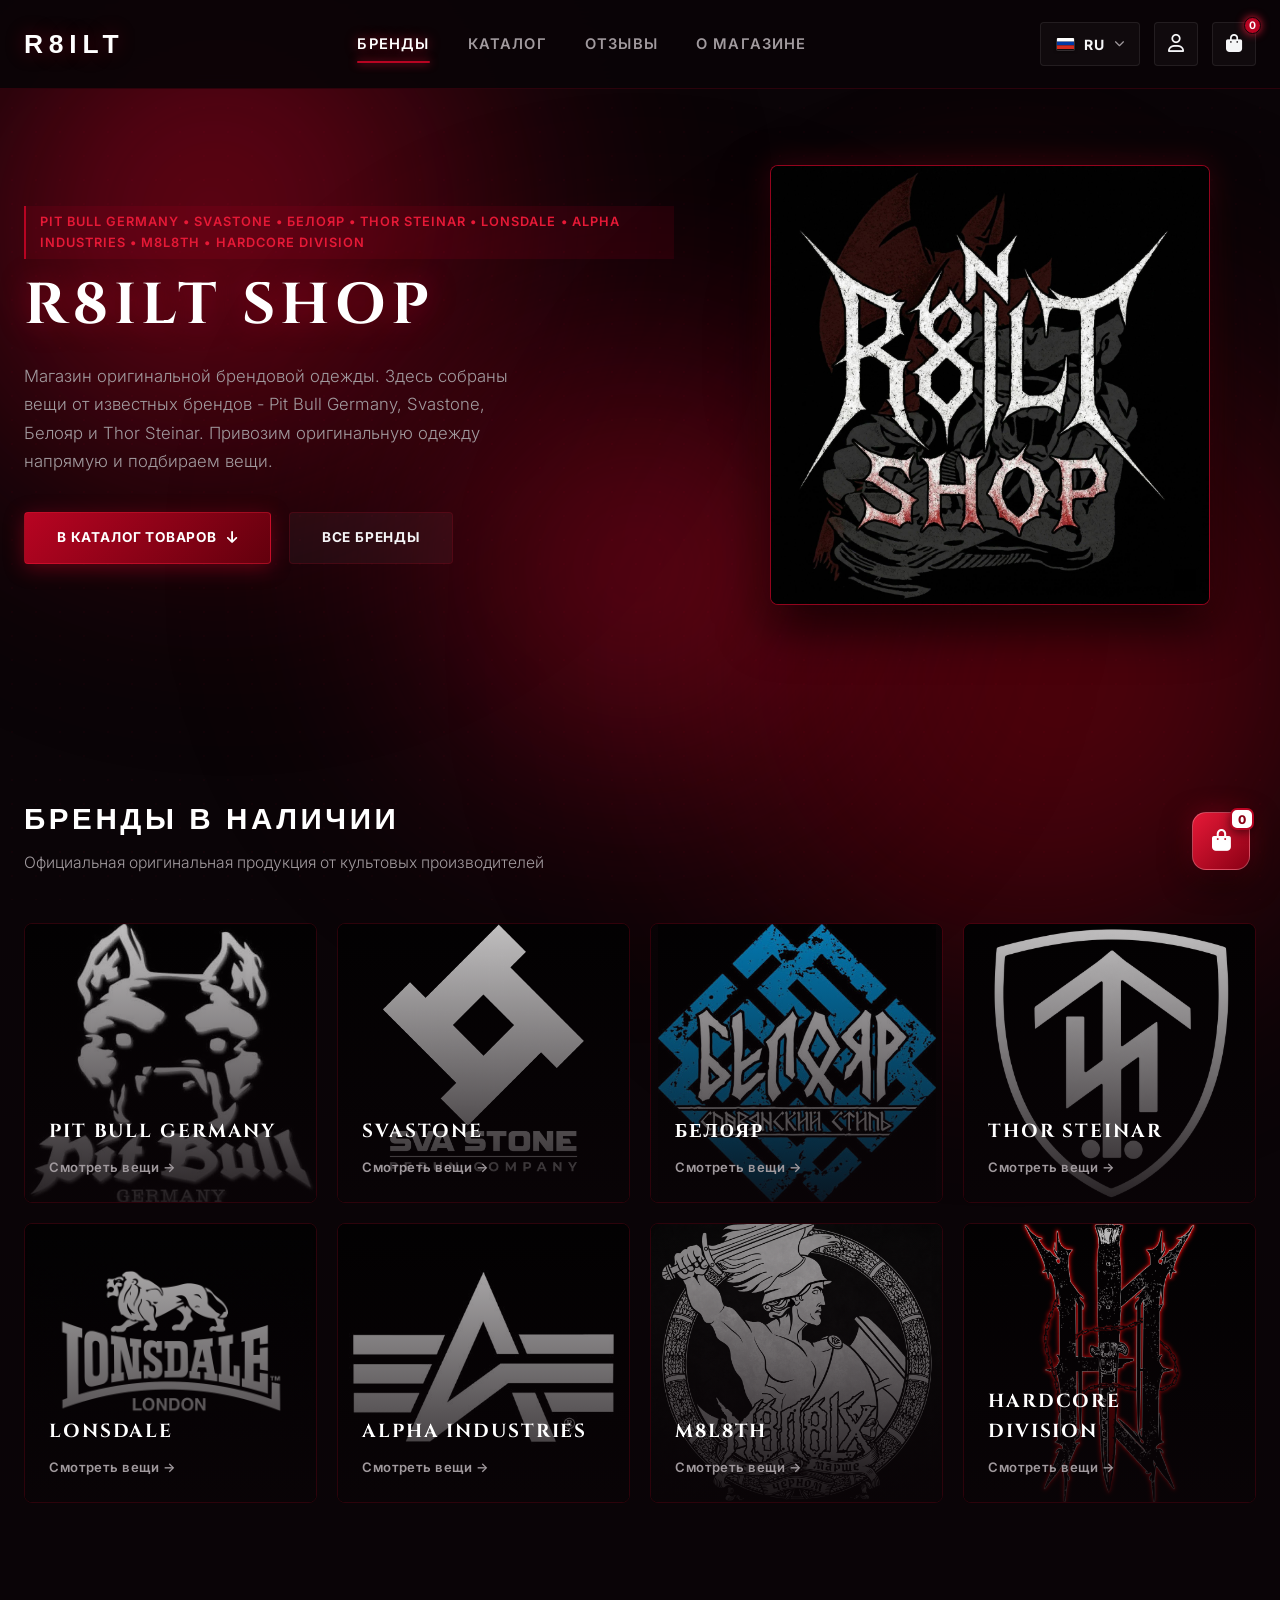
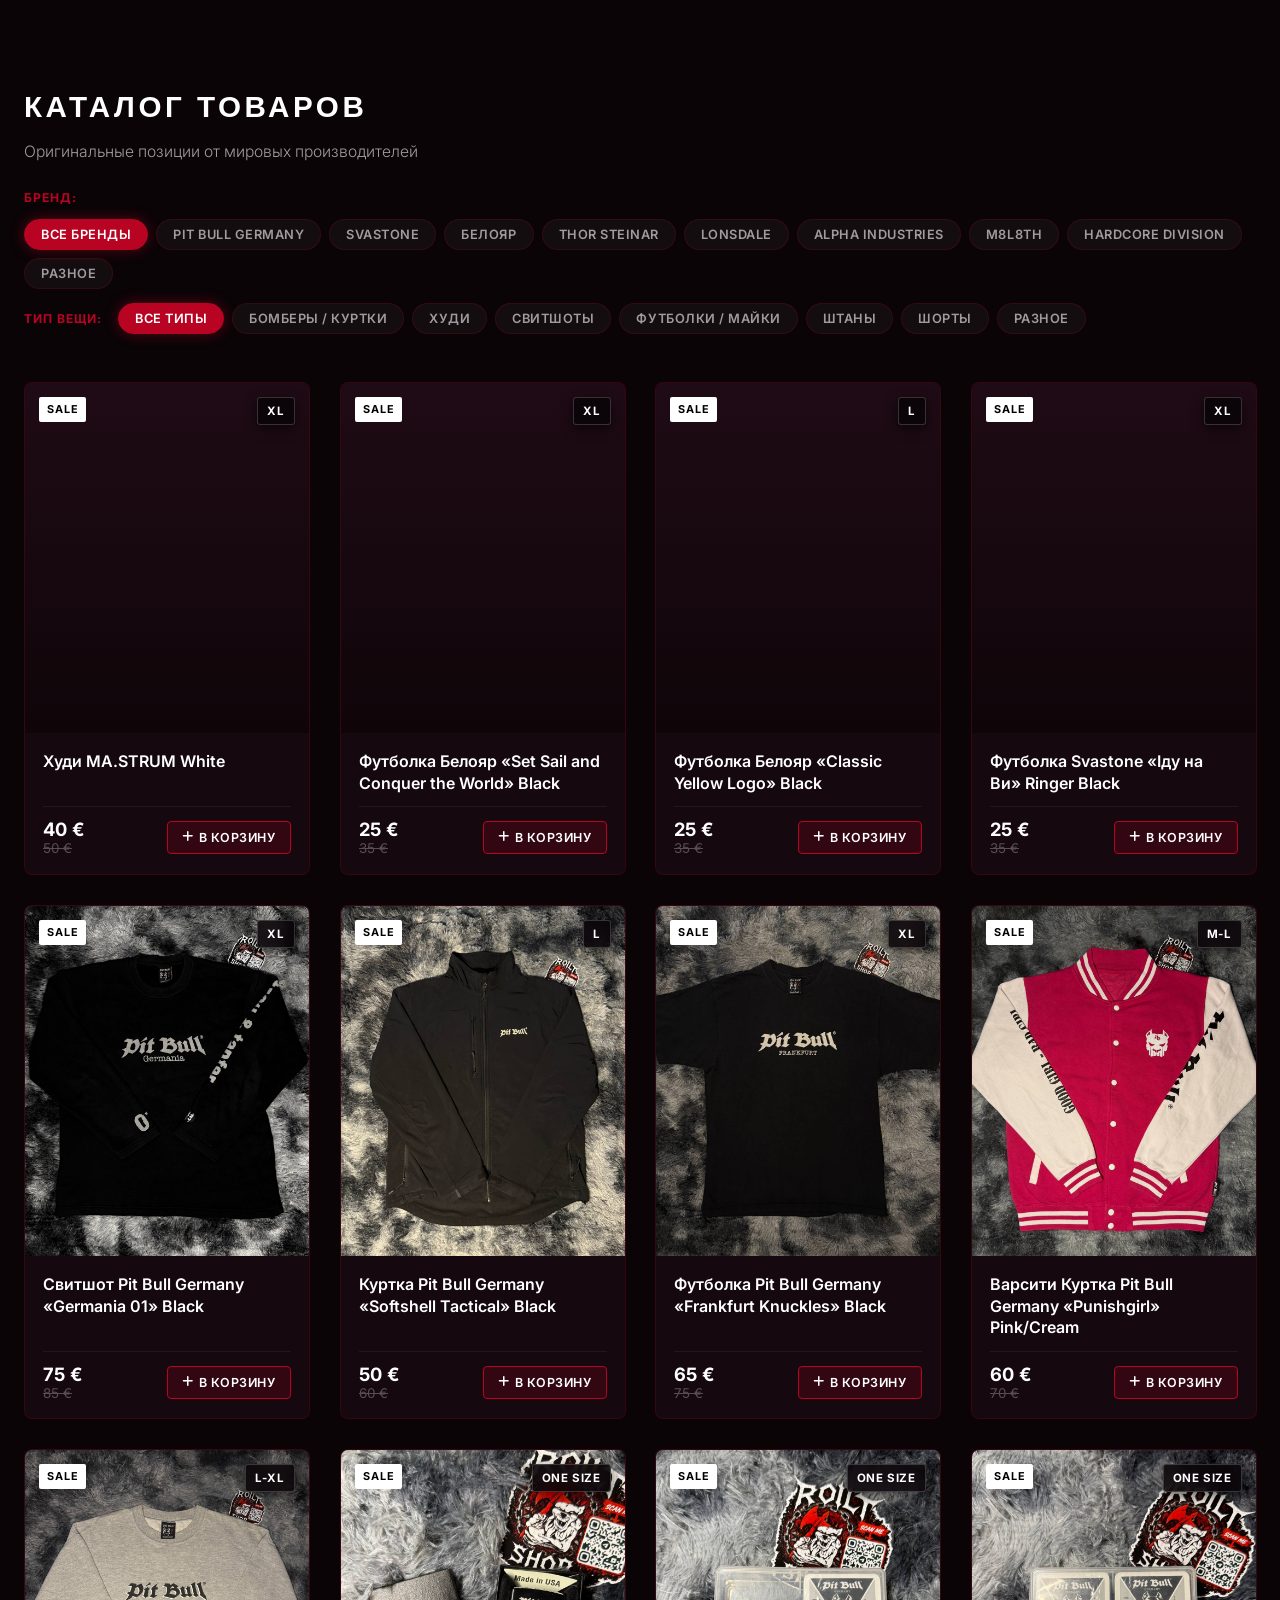
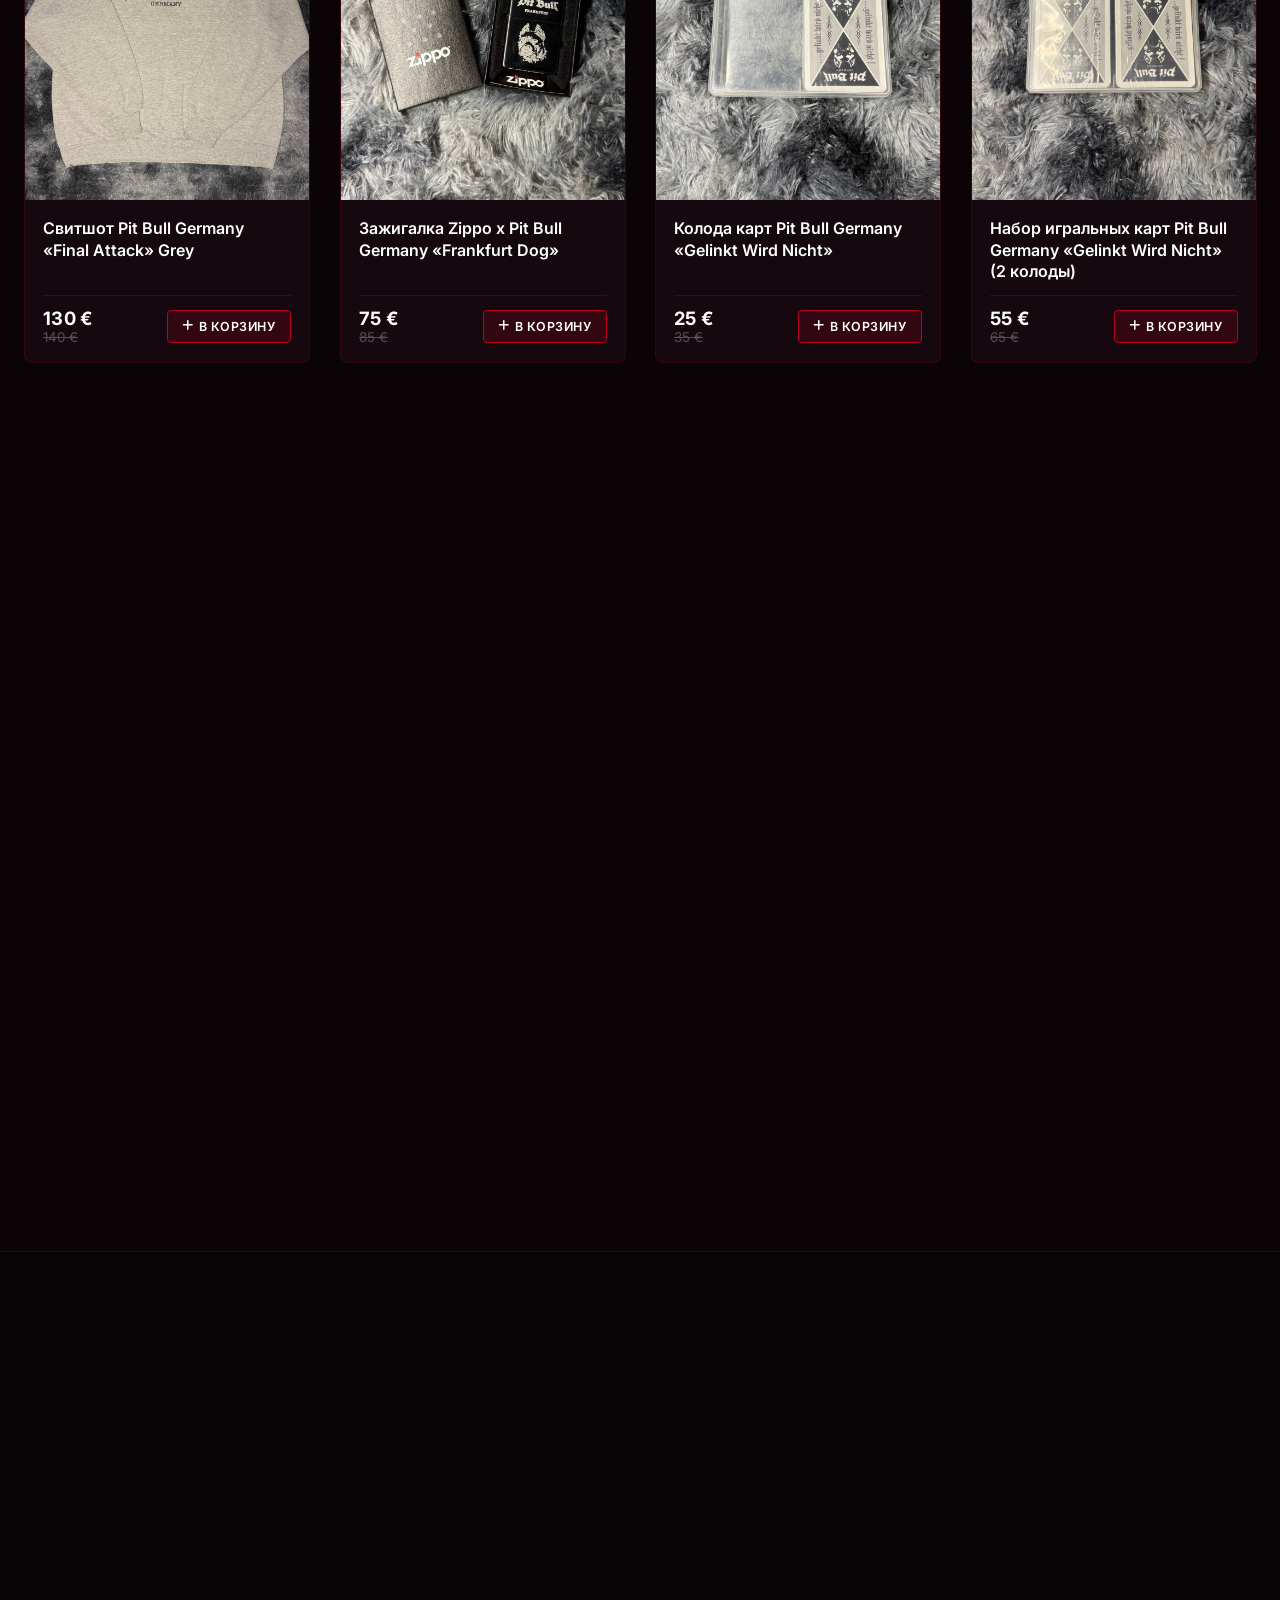
==== index.html @ e360e58b "Update index.html" ====
<!DOCTYPE html>
<html lang="ru">
<head>
  <meta charset="UTF-8">
  <meta name="viewport" content="width=device-width, initial-scale=1.0">
  <title>R8ILT SHOP | Streetwear & Combat Apparel</title>
  <!-- Favicons -->
  <link rel="apple-touch-icon" sizes="180x180" href="favicon/apple-touch-icon.png">
  <link rel="icon" type="image/png" sizes="32x32" href="favicon/favicon-32x32.png">
  <link rel="icon" type="image/png" sizes="16x16" href="favicon/favicon-16x16.png">
  <link rel="shortcut icon" href="favicon/favicon.ico">
  <link rel="manifest" href="favicon/site.webmanifest">
  
  <!-- Google Fonts: Strict Luxury & Modern Darkwear Fonts -->
  <link rel="preconnect" href="https://fonts.googleapis.com">
  <link rel="preconnect" href="https://fonts.gstatic.com" crossorigin>
  <link href="https://fonts.googleapis.com/css2?family=Cinzel:wght@500;700;900&family=Inter:wght@300;400;500;600;700&family=Space+Mono:wght@400;700&family=Syncopate:wght@400;700&family=Syne:wght@600;700;800&display=swap" rel="stylesheet">
  
  <!-- FontAwesome Icons -->
  <link rel="stylesheet" href="https://cdnjs.cloudflare.com/ajax/libs/font-awesome/6.5.1/css/all.min.css">
  
  <!-- Supabase JS Client -->
  <script src="https://cdn.jsdelivr.net/npm/@supabase/supabase-js@2"></script>

  <link rel="stylesheet" href="styles.css?v=95">
</head>
<body>

  <!-- Ambient Glow Effects (Lava Lamp Fluids) -->
  <div class="bg-glow bg-glow-1"></div>
  <div class="bg-glow bg-glow-2"></div>
  <div class="bg-glow bg-glow-3"></div>
  <div class="noise-overlay"></div>

  <!-- Navigation Header -->
  <header class="header" id="header">
    <div class="container header-container">
      <div class="header-brand-wrap">
        <a href="#" class="logo">
          <span class="gothic-text">R8ILT</span>
        </a>
      </div>

      <nav class="nav" id="nav">
        <ul class="nav-list">
          <li class="nav-item"><a href="#brands" class="nav-link active" data-i18n="nav_brands">Бренды</a></li>
          <li class="nav-item"><a href="#catalog" class="nav-link" data-i18n="nav_catalog">Каталог</a></li>
          <li class="nav-item"><a href="#reviews" class="nav-link" data-i18n="nav_reviews">Отзывы</a></li>
          <li class="nav-item"><a href="#about" class="nav-link" data-i18n="nav_about">О магазине</a></li>
        </ul>
      </nav>

      <div class="header-actions">
        <!-- Language Selector Dropdown with CSS Vector Flags -->
        <div class="lang-selector" id="langSelector">
          <button class="lang-btn" id="langCurrentBtn" aria-label="Change language">
            <span class="flag-icon flag-ru" id="currentFlagIcon"></span>
            <span class="lang-code" id="currentLangCode">RU</span>
            <i class="fa-solid fa-chevron-down lang-chevron"></i>
          </button>
          <div class="lang-dropdown" id="langDropdown">
            <button class="lang-option active" data-lang="ru">
              <span class="flag-icon flag-ru"></span>
              <span class="lang-title">Русский</span>
              <span class="lang-pill pill-ru">RU</span>
            </button>
            <button class="lang-option" data-lang="en">
              <span class="flag-icon flag-en"></span>
              <span class="lang-title">English</span>
              <span class="lang-pill pill-en">EN</span>
            </button>
            <button class="lang-option" data-lang="de">
              <span class="flag-icon flag-de"></span>
              <span class="lang-title">Deutsch</span>
              <span class="lang-pill pill-de">DE</span>
            </button>
          </div>
        </div>

        <!-- User Account / Auth Button -->
        <div class="user-auth-wrap" id="userAuthWrap">
          <!-- State 1: Guest (Logged Out) -->
          <button class="action-btn auth-btn" id="headerAuthBtn" title="Войти в личный кабинет" aria-label="Войти в личный кабинет">
            <i class="fa-regular fa-user"></i>
          </button>

          <!-- State 2: Logged In (Member Profile) -->
          <button class="action-btn account-btn" id="headerAccountBtn" title="Личный кабинет" style="display:none;">
            <i class="fa-solid fa-user-shield"></i>
            <span class="account-btn-label" id="headerUserLabel" data-i18n="nav_account">Кабинет</span>
          </button>
        </div>

        <button class="action-btn cart-btn" id="cartToggle" title="Cart">
          <i class="fa-solid fa-bag-shopping"></i>
          <span class="badge" id="cartCount">0</span>
        </button>
      </div>
    </div>
  </header>

  <!-- Hero Section -->
  <section class="hero">
    <div class="container hero-container">
      <div class="hero-content">
        <span class="hero-tag" data-i18n="hero_tag">Pit Bull Germany • Svastone • Белояр • Thor Steinar • Lonsdale • Alpha Industries • M8L8TH • Hardcore Division</span>
        <h1 class="hero-title gothic-title" data-i18n="hero_title">R8ILT SHOP</h1>
        <p class="hero-subtitle" data-i18n="hero_subtitle">
          Магазин оригинальной брендовой одежды. Здесь собраны вещи от известных брендов - Pit Bull Germany, Svastone, Белояр и Thor Steinar. Привозим оригинальную одежду напрямую и подбираем вещи.
        </p>
        <div class="hero-actions">
          <a href="#catalog" class="btn btn-primary">
            <span class="btn-text" data-i18n="btn_catalog">В каталог товаров</span>
            <i class="fa-solid fa-arrow-down"></i>
          </a>
          <a href="#brands" class="btn btn-secondary">
            <span class="btn-text" data-i18n="btn_all_brands">Все бренды</span>
          </a>
        </div>
      </div>

      <div class="hero-visual">
        <div class="hero-card-glow"></div>
        <div class="hero-image-frame logo-showcase-frame">
          <img src="fotkii/photo_2026-08-27_11-53-52.jpg" alt="R8ILT Store Emblem" class="hero-img hero-logo-img">
        </div>
      </div>
    </div>
  </section>

  <!-- Brands Showcase Section -->
  <section class="section categories-section" id="brands">
    <div class="container">
      <div class="section-header">
        <h2 class="section-title gothic-title" data-i18n="brands_title">Бренды в наличии</h2>
        <p class="section-subtitle" data-i18n="brands_subtitle">Официальная оригинальная продукция от культовых производителей</p>
      </div>

      <div class="categories-grid">
        <div class="category-card" data-brand="pitbull">
          <div class="category-bg bg-hoodie"></div>
          <div class="category-overlay"></div>
          <div class="category-info">
            <h3 class="category-name gothic-text">Pit Bull Germany</h3>
            <span class="category-link" data-i18n="view_items">Смотреть вещи →</span>
          </div>
        </div>

        <div class="category-card" data-brand="svastone">
          <div class="category-bg bg-tees"></div>
          <div class="category-overlay"></div>
          <div class="category-info">
            <h3 class="category-name gothic-text">Svastone</h3>
            <span class="category-link" data-i18n="view_items">Смотреть вещи →</span>
          </div>
        </div>

        <div class="category-card" data-brand="beloyar">
          <div class="category-bg bg-pants"></div>
          <div class="category-overlay"></div>
          <div class="category-info">
            <h3 class="category-name gothic-text" data-i18n="brand_beloyar_title">Белояр</h3>
            <span class="category-link" data-i18n="view_items">Смотреть вещи →</span>
          </div>
        </div>

        <div class="category-card" data-brand="thorsteinar">
          <div class="category-bg bg-acc"></div>
          <div class="category-overlay"></div>
          <div class="category-info">
            <h3 class="category-name gothic-text">Thor Steinar</h3>
            <span class="category-link" data-i18n="view_items">Смотреть вещи →</span>
          </div>
        </div>

        <div class="category-card" data-brand="lonsdale">
          <div class="category-bg bg-lonsdale"></div>
          <div class="category-overlay"></div>
          <div class="category-info">
            <h3 class="category-name gothic-text">Lonsdale</h3>
            <span class="category-link" data-i18n="view_items">Смотреть вещи →</span>
          </div>
        </div>

        <div class="category-card" data-brand="alphaindustries">
          <div class="category-bg bg-alphaindustries"></div>
          <div class="category-overlay"></div>
          <div class="category-info">
            <h3 class="category-name gothic-text">Alpha Industries</h3>
            <span class="category-link" data-i18n="view_items">Смотреть вещи →</span>
          </div>
        </div>

        <div class="category-card" data-brand="m8l8th">
          <div class="category-bg bg-m8l8th"></div>
          <div class="category-overlay"></div>
          <div class="category-info">
            <h3 class="category-name gothic-text">M8L8TH</h3>
            <span class="category-link" data-i18n="view_items">Смотреть вещи →</span>
          </div>
        </div>

        <div class="category-card" data-brand="hardcoredivision">
          <div class="category-bg bg-hardcoredivision"></div>
          <div class="category-overlay"></div>
          <div class="category-info">
            <h3 class="category-name gothic-text">Hardcore Division</h3>
            <span class="category-link" data-i18n="view_items">Смотреть вещи →</span>
          </div>
        </div>
      </div>
    </div>
  </section>

  <!-- Product Catalog -->
  <section class="section catalog-section" id="catalog">
    <div class="container">
      <div class="section-header">
        <div class="header-split">
          <div>
            <h2 class="section-title gothic-title" data-i18n="catalog_title">Каталог Товаров</h2>
            <p class="section-subtitle" data-i18n="catalog_subtitle">Оригинальные позиции от мировых производителей</p>
          </div>
          
          <!-- Dual Row Filters: Brand & Apparel Type -->
          <div class="filter-container">
            <!-- Row 1: Brands -->
            <div class="filter-group">
              <span class="filter-label" data-i18n="filter_brand_label">Бренд:</span>
              <div class="filter-tabs filter-tabs-brands">
                <button class="filter-btn active" data-filter-type="brand" data-filter="all" data-i18n="filter_all_brands">Все бренды</button>
                <button class="filter-btn" data-filter-type="brand" data-filter="pitbull">Pit Bull Germany</button>
                <button class="filter-btn" data-filter-type="brand" data-filter="svastone">Svastone</button>
                <button class="filter-btn" data-filter-type="brand" data-filter="beloyar" data-i18n="filter_brand_beloyar">Белояр</button>
                <button class="filter-btn" data-filter-type="brand" data-filter="thorsteinar">Thor Steinar</button>
                <button class="filter-btn" data-filter-type="brand" data-filter="lonsdale">Lonsdale</button>
                <button class="filter-btn" data-filter-type="brand" data-filter="alphaindustries">Alpha Industries</button>
                <button class="filter-btn" data-filter-type="brand" data-filter="m8l8th">M8L8TH</button>
                <button class="filter-btn" data-filter-type="brand" data-filter="hardcoredivision">Hardcore Division</button>
                <button class="filter-btn" data-filter-type="brand" data-filter="other" data-i18n="filter_brand_other">Разное</button>
              </div>
            </div>

            <!-- Row 2: Clothing Types -->
            <div class="filter-group">
              <span class="filter-label" data-i18n="filter_category_label">Тип вещи:</span>
              <div class="filter-tabs filter-tabs-categories">
                <button class="filter-btn active" data-filter-type="category" data-filter="all" data-i18n="filter_all_types">Все типы</button>
                <button class="filter-btn" data-filter-type="category" data-filter="bombers" data-i18n="filter_bombers">Бомберы / Куртки</button>
                <button class="filter-btn" data-filter-type="category" data-filter="hoodies" data-i18n="filter_hoodies">Худи</button>
                <button class="filter-btn" data-filter-type="category" data-filter="sweatshirts" data-i18n="filter_sweatshirts">Свитшоты</button>
                <button class="filter-btn" data-filter-type="category" data-filter="tees" data-i18n="filter_tees">Футболки / Майки</button>
                <button class="filter-btn" data-filter-type="category" data-filter="pants" data-i18n="filter_pants">Штаны</button>
                <button class="filter-btn" data-filter-type="category" data-filter="shorts" data-i18n="filter_shorts">Шорты</button>
                <button class="filter-btn" data-filter-type="category" data-filter="misc" data-i18n="filter_misc">Разное</button>
              </div>
            </div>
          </div>
        </div>
      </div>

      <div class="product-grid" id="productGrid">
        <!-- Products injected dynamically via app.js -->
      </div>
    </div>
  </section>

  <!-- Client Reviews / Customer Photos Carousel (20 items, 5-6 visible at once) -->
  <section class="section reviews-section" id="reviews">
    <div class="container">
      <div class="section-header header-split">
        <div>
          <h2 class="section-title gothic-title" data-i18n="reviews_title">ФОТО & ОТЗЫВЫ КЛИЕНТОВ</h2>
          <p class="section-subtitle" data-i18n="reviews_subtitle">Реальные кадры и отзывы наших покупателей</p>
        </div>
        <div class="carousel-nav-btns">
          <button class="carousel-btn prev-btn" id="reviewsPrev" aria-label="Предыдущие отзывы">
            <i class="fa-solid fa-chevron-left"></i>
          </button>
          <button class="carousel-btn next-btn" id="reviewsNext" aria-label="Следующие отзывы">
            <i class="fa-solid fa-chevron-right"></i>
          </button>
        </div>
      </div>

      <div class="reviews-carousel-wrapper">
        <div class="reviews-carousel-track" id="reviewsTrack">
          
          <div class="client-photo-card">
            <div class="client-photo-inner">
              <img src="otzivi/photo_2026-02-03_15-47-28.jpg" alt="Фото отзыва клиента" loading="lazy">
            </div>
          </div>

          <div class="client-photo-card">
            <div class="client-photo-inner">
              <img src="otzivi/photo_2026-04-01_12-58-28.jpg" alt="Фото отзыва клиента" loading="lazy">
            </div>
          </div>

          <div class="client-photo-card">
            <div class="client-photo-inner">
              <img src="otzivi/photo_2026-04-07_17-27-43.jpg" alt="Фото отзыва клиента" loading="lazy">
            </div>
          </div>

          <div class="client-photo-card">
            <div class="client-photo-inner">
              <img src="otzivi/photo_2026-04-16_16-47-01.jpg" alt="Фото отзыва клиента" loading="lazy">
            </div>
          </div>

          <div class="client-photo-card">
            <div class="client-photo-inner">
              <img src="otzivi/photo_2026-05-13_12-23-32.jpg" alt="Фото отзыва клиента" loading="lazy">
            </div>
          </div>

          <div class="client-photo-card">
            <div class="client-photo-inner">
              <img src="otzivi/photo_2026-05-21_22-25-16.jpg" alt="Фото отзыва клиента" loading="lazy">
            </div>
          </div>

          <div class="client-photo-card">
            <div class="client-photo-inner">
              <img src="otzivi/photo_2026-05-26_18-08-27.jpg" alt="Фото отзыва клиента" loading="lazy">
            </div>
          </div>

          <div class="client-photo-card">
            <div class="client-photo-inner">
              <img src="otzivi/photo_2026-06-11_16-25-29.jpg" alt="Фото отзыва клиента" loading="lazy">
            </div>
          </div>

          <div class="client-photo-card">
            <div class="client-photo-inner">
              <img src="otzivi/photo_2026-06-18_20-34-18.jpg" alt="Фото отзыва клиента" loading="lazy">
            </div>
          </div>

          <div class="client-photo-card">
            <div class="client-photo-inner">
              <img src="otzivi/photo_2026-07-10_20-42-37.jpg" alt="Фото отзыва клиента" loading="lazy">
            </div>
          </div>

        </div>
      </div>

      <!-- Telegram Reviews Channel CTA -->
      <div class="reviews-channel-cta">
        <div class="reviews-cta-content">
          <div class="reviews-cta-icon">
            <i class="fa-brands fa-telegram-plane"></i>
          </div>
          <div class="reviews-cta-text">
            <h4 class="reviews-cta-title" data-i18n="reviews_cta_title">Хотите увидеть больше отзывов?</h4>
            <p class="reviews-cta-sub" data-i18n="reviews_cta_sub">Десятки реальных фото-отчетов и отзывов покупателей в нашем Telegram-канале</p>
          </div>
        </div>
        <a href="https://t.me/r8iltodziv" target="_blank" rel="noopener noreferrer" class="btn btn-primary reviews-cta-btn">
          <i class="fa-brands fa-telegram"></i> <span data-i18n="reviews_cta_btn">Перейти в канал</span>
        </a>
      </div>

    </div>
  </section>

  <!-- Footer -->
  <footer class="footer" id="about">
    <div class="container footer-container">
      <div class="footer-col brand-col">
        <a href="#" class="logo footer-logo">
          <span class="gothic-text">R8ILT</span>
        </a>
        <p class="footer-desc" data-i18n="footer_desc">
          R8ILT SHOP — магазин оригинальной уличной, околофутбольной и субкультурной одежды. Бренды Pit Bull Germany, Svastone, Белояр, Thor Steinar с гарантией подлинности.
        </p>
        <div class="social-links">
          <a href="https://t.me/r8iltshop" target="_blank" rel="noopener noreferrer" class="social-link" title="Telegram"><i class="fa-brands fa-telegram"></i></a>
          <a href="https://www.instagram.com/r8iltshop?igsi=MWF3bGh1cDloaWlkMg%3D%3D&utm_source=qr" target="_blank" rel="noopener noreferrer" class="social-link" title="Instagram"><i class="fa-brands fa-instagram"></i></a>
          <a href="https://www.tiktok.com/@tgk_r8iltshop?_r=1&_t=ZG-99GaEH6DRxI" target="_blank" rel="noopener noreferrer" class="social-link" title="TikTok"><i class="fa-brands fa-tiktok"></i></a>
        </div>
      </div>

      <div class="footer-col">
        <h4 class="footer-heading gothic-text" data-i18n="footer_nav_title">Навигация</h4>
        <ul class="footer-links">
          <li><a href="#brands" data-i18n="nav_brands">Бренды</a></li>
          <li><a href="#catalog" data-i18n="nav_catalog">Каталог</a></li>
          <li><a href="#reviews" data-i18n="nav_reviews">Отзывы</a></li>
          <li><a href="#about" data-i18n="nav_about">О магазине</a></li>
        </ul>
      </div>

      <div class="footer-col">
        <h4 class="footer-heading gothic-text" data-i18n="footer_info_title">Информация</h4>
        <ul class="footer-links">
          <li><a href="#" class="info-modal-trigger" data-info="shipping" data-i18n="footer_shipping">Оплата и доставка</a></li>
          <li><a href="#" class="info-modal-trigger" data-info="returns" data-i18n="footer_returns">Возврат и обмен</a></li>
          <li><a href="#" class="info-modal-trigger" data-info="privacy" data-i18n="footer_privacy">Политика конфиденциальности</a></li>
        </ul>
      </div>
    </div>

    <div class="footer-bottom">
      <div class="container bottom-container">
        <p data-i18n="footer_copyright">&copy; 2026 R8ILT SHOP. Магазин оригинальной одежды.</p>
        <p class="gothic-bottom" data-i18n="footer_tagline">AUTHENTIC STREETWEAR & COMBAT APPAREL</p>
      </div>
    </div>
  </footer>

  <!-- Shopping Cart Drawer / Sidebar -->
  <div class="cart-overlay" id="cartOverlay"></div>
  <aside class="cart-drawer" id="cartDrawer">
    <div class="cart-header">
      <div class="cart-title">
        <i class="fa-solid fa-bag-shopping"></i>
        <span class="gothic-text" data-i18n="cart_title">Корзина</span>
        <span class="cart-badge" id="cartDrawerCount">(0)</span>
      </div>
      <button class="cart-close" id="cartClose" aria-label="Close cart">
        <i class="fa-solid fa-xmark"></i>
      </button>
    </div>

    <div class="cart-items" id="cartItems">
      <!-- Injected via JS -->
    </div>

    <div class="cart-footer">
      <div class="cart-total-row">
        <span data-i18n="cart_total">Итого:</span>
        <span class="cart-total-price" id="cartTotalSum">0 €</span>
      </div>
      <button class="btn btn-primary btn-block" id="checkoutBtn" data-i18n="cart_checkout">Оформить заказ</button>
    </div>
  </aside>

  <!-- Quick View Modal -->
  <div class="modal-overlay" id="quickViewOverlay">
    <div class="quickview-modal" id="quickViewModal">
      <button class="modal-close" id="quickViewClose"><i class="fa-solid fa-xmark"></i></button>
      <div class="quickview-body" id="quickViewBody">
        <!-- Injected via JS -->
      </div>
    </div>
  </div>

  <!-- Customer Photo Fullscreen Lightbox Modal -->
  <div class="photo-lightbox" id="photoLightbox" role="dialog" aria-modal="true" aria-label="Просмотр фотографии">
    <div class="lightbox-overlay" id="lightboxOverlay"></div>
    <button class="lightbox-close" id="lightboxClose" aria-label="Закрыть">
      <i class="fa-solid fa-xmark"></i>
    </button>
    <div class="lightbox-content">
      <img src="" alt="Фото отзыва в полном размере" class="lightbox-img" id="lightboxImg">
    </div>
  </div>

  <!-- Toast Notification for Actions -->
  <div class="toast" id="toast">
    <i class="fa-solid fa-circle-check toast-icon"></i>
    <span class="toast-text" id="toastText">Товар добавлен в корзину</span>
  </div>

  <!-- Checkout Order Modal Form -->
  <div class="checkout-modal-overlay" id="checkoutOverlay" role="dialog" aria-modal="true" aria-labelledby="checkoutModalTitle">
    <div class="checkout-modal">
      <div class="checkout-header">
        <div class="checkout-title-wrap">
          <i class="fa-solid fa-truck-ramp-box checkout-icon"></i>
          <h2 class="checkout-title gothic-text" id="checkoutModalTitle" data-i18n="checkout_modal_title">Оформление заказа</h2>
        </div>
        <button class="checkout-close" id="checkoutClose" aria-label="Закрыть">
          <i class="fa-solid fa-xmark"></i>
        </button>
      </div>

      <div class="checkout-body">
        <!-- Order mini summary with delivery breakdown -->
        <div class="checkout-summary-card">
          <div class="checkout-summary-header">
            <span data-i18n="checkout_order_items">Товары в заказе:</span>
            <span class="checkout-summary-count" id="checkoutItemsCount">0 шт.</span>
          </div>
          <div class="checkout-items-preview" id="checkoutItemsPreview">
            <!-- Injected via JS -->
          </div>
          <div class="checkout-calculation-breakdown">
            <div class="calc-row">
              <span data-i18n="checkout_summary_items">Стоимость товаров:</span>
              <span id="checkoutItemsSubtotal">0 €</span>
            </div>
            <div class="calc-row">
              <span data-i18n="checkout_summary_shipping">Доставка в выбранную страну:</span>
              <span class="shipping-highlight" id="checkoutShippingCost">30 €</span>
            </div>
            <div class="calc-row calc-total-row">
              <span data-i18n="checkout_summary_total_to_pay">Итого к оплате:</span>
              <span class="calc-total-price" id="checkoutSummaryTotal">0 €</span>
            </div>
          </div>
        </div>

        <form id="checkoutForm" class="checkout-form" novalidate>
          <div class="checkout-form-grid">
            
            <!-- Country -->
            <div class="form-group full-width">
              <label for="checkoutCountry" data-i18n="checkout_label_country">Страна назначения *</label>
              <div class="select-wrapper">
                <select id="checkoutCountry" required>
                  <!-- Populated dynamically via JS -->
                </select>
                <i class="fa-solid fa-chevron-down select-arrow"></i>
              </div>
            </div>

            <!-- State / Region -->
            <div class="form-group">
              <label for="checkoutRegion" data-i18n="checkout_label_region">Штат / Регион / Область *</label>
              <input type="text" id="checkoutRegion" placeholder="e.g. Bayern, California, Mazowieckie" required>
            </div>

            <!-- Postal / ZIP Code -->
            <div class="form-group">
              <label for="checkoutZip" data-i18n="checkout_label_zip">Почтовый индекс *</label>
              <input type="text" id="checkoutZip" placeholder="e.g. 80331, 90210, 00-001" required>
            </div>

            <!-- City / Settlement -->
            <div class="form-group">
              <label for="checkoutCity" data-i18n="checkout_label_city">Город / Населенный пункт *</label>
              <input type="text" id="checkoutCity" placeholder="e.g. München, Los Angeles, Warszawa" required>
            </div>

            <!-- Local Phone Number -->
            <div class="form-group">
              <label for="checkoutPhone" data-i18n="checkout_label_phone">Мобильный номер телефона *</label>
              <input type="tel" id="checkoutPhone" placeholder="+49 170 1234567" required>
            </div>

            <!-- Full Name (Latin) -->
            <div class="form-group">
              <label for="checkoutName" data-i18n="checkout_label_name">ФИО получателя (латиницей) *</label>
              <input type="text" id="checkoutName" placeholder="e.g. Maksym Shevchenko" required>
            </div>

            <!-- Email (Gmail) -->
            <div class="form-group">
              <label for="checkoutEmail" data-i18n="checkout_label_email">Email (на Gmail) *</label>
              <input type="email" id="checkoutEmail" placeholder="your.name@gmail.com" required>
            </div>

            <!-- Post Office Address & Branch Number -->
            <div class="form-group full-width">
              <label for="checkoutPostOffice" data-i18n="checkout_label_post_office">Адрес и номер отделения почты *</label>
              <input type="text" id="checkoutPostOffice" placeholder="e.g. DHL Packstation 105, Nova Post №1, FedEx DropBox" required>
            </div>

            <!-- Residential Address -->
            <div class="form-group full-width">
              <label for="checkoutAddress" data-i18n="checkout_label_address">Адрес фактического проживания *</label>
              <input type="text" id="checkoutAddress" placeholder="e.g. Leopoldstraße 45, Apt 12" required>
            </div>

          </div>

          <div class="checkout-footer">
            <div class="checkout-terms-note">
              <i class="fa-solid fa-shield-halved"></i>
              <span data-i18n="checkout_security_note">Гарантия подлинности и быстрая отправка в день заказа.</span>
            </div>
            <button type="submit" class="btn btn-primary btn-block checkout-submit-btn" id="checkoutSubmitBtn">
              <span data-i18n="checkout_btn_submit">Перейти к оплате →</span> <i class="fa-solid fa-arrow-right"></i>
            </button>
          </div>
        </form>
      </div>
    </div>
  </div>

  <!-- Step 2: Payment & Requisites Modal -->
  <div class="checkout-modal-overlay" id="paymentOverlay" role="dialog" aria-modal="true" aria-labelledby="paymentModalTitle">
    <div class="checkout-modal payment-modal">
      <div class="checkout-header">
        <div class="checkout-title-wrap">
          <i class="fa-solid fa-credit-card checkout-icon"></i>
          <h2 class="checkout-title gothic-text" id="paymentModalTitle" data-i18n="payment_modal_title">Оплата заказа</h2>
        </div>
        <button class="checkout-close" id="paymentClose" aria-label="Закрыть">
          <i class="fa-solid fa-xmark"></i>
        </button>
      </div>

      <div class="checkout-body">
        <div class="payment-order-badge-row">
          <span class="payment-step-tag" data-i18n="payment_step_label">Шаг 2 из 2: Оплата</span>
          <span class="success-order-num" id="paymentOrderNumber">№ R8-82491</span>
        </div>

        <!-- Order Amount Breakdown -->
        <div class="payment-order-summary">
          <div class="payment-summary-row">
            <span data-i18n="checkout_summary_items">Стоимость товаров:</span>
            <span id="paymentItemsTotal">0 €</span>
          </div>
          <div class="payment-summary-row">
            <span data-i18n="checkout_summary_shipping">Доставка:</span>
            <span class="shipping-highlight" id="paymentShippingCost">30 €</span>
          </div>
          <div class="payment-summary-row total-row">
            <span data-i18n="checkout_summary_total_to_pay">Итого к оплате:</span>
            <span class="payment-total-sum" id="paymentTotalToPay">0 €</span>
          </div>
        </div>

        <!-- Payment Method Tabs -->
        <div class="payment-method-tabs">
          <button type="button" class="payment-method-tab active" id="tabPayDirectBtn" onclick="switchPaymentMethod('direct')">
            <i class="fa-solid fa-credit-card"></i>
            <span data-i18n="payment_tab_direct">Прямой перевод (Реквизиты)</span>
          </button>
          <button type="button" class="payment-method-tab vinted-tab" id="tabPayVintedBtn" onclick="switchPaymentMethod('vinted')">
            <i class="fa-solid fa-bag-shopping"></i>
            <span data-i18n="payment_tab_vinted">Заказ через Vinted</span>
          </button>
        </div>

        <!-- Panel 1: Direct Bank Transfer & Mandatory Receipt -->
        <div class="payment-panel active" id="payDirectPanel">
          <p class="payment-instruction-text" data-i18n="payment_instruction">
            Пожалуйста, переведите точную сумму заказа по любым удобным реквизитам ниже:
          </p>

          <!-- Requisites Cards with One-Click Copy -->
          <div class="requisites-container">
            <!-- Monobank -->
            <div class="requisite-card">
              <div class="requisite-card-header">
                <div class="requisite-bank-tag mono-tag">
                  <i class="fa-solid fa-credit-card"></i> <span data-i18n="payment_mono_title">Монобанк (UAH / EUR)</span>
                </div>
                <button type="button" class="btn-copy-req" onclick="copyRequisite('4441111055523041')" title="Скопировать номер карты">
                  <i class="fa-regular fa-copy"></i> <span data-i18n="payment_copy_btn">Копировать</span>
                </button>
              </div>
              <div class="requisite-number" id="monoCardNumber">4441 1110 5552 3041</div>
              <div class="requisite-holder">
                <span class="req-label">Получатель:</span> <span class="req-val" data-i18n="payment_mono_recipient">Пацула Вадим Анатолиевич / Patsula Vadim</span>
              </div>
            </div>

            <!-- Revolut -->
            <div class="requisite-card revolut-card">
              <div class="requisite-card-header">
                <div class="requisite-bank-tag revolut-tag">
                  <i class="fa-solid fa-building-columns"></i> <span data-i18n="payment_revolut_title">Revolut (IBAN / Card / EUR)</span>
                </div>
              </div>

              <div class="requisite-rows-list">
                <!-- Row 1: IBAN -->
                <div class="requisite-row">
                  <div class="req-row-info">
                    <span class="req-row-label">IBAN:</span>
                    <span class="requisite-number iban-number" id="revolutIban">DE02 1001 0178 7231 7087 50</span>
                  </div>
                  <button type="button" class="btn-copy-req" onclick="copyRequisite('DE02100101787231708750')" title="Скопировать IBAN">
                    <i class="fa-regular fa-copy"></i> <span data-i18n="payment_copy_btn">Копировать</span>
                  </button>
                </div>

                <!-- Row 2: Card Number -->
                <div class="requisite-row">
                  <div class="req-row-info">
                    <span class="req-row-label" data-i18n="payment_revolut_card_label">Номер карты:</span>
                    <span class="requisite-number" id="revolutCardNumber">4165 9834 9308 4834</span>
                  </div>
                  <button type="button" class="btn-copy-req" onclick="copyRequisite('4165983493084834')" title="Скопировать номер карты">
                    <i class="fa-regular fa-copy"></i> <span data-i18n="payment_copy_btn">Копировать</span>
                  </button>
                </div>
              </div>

              <div class="requisite-holder">
                <span class="req-label">Получатель:</span> <span class="req-val" data-i18n="payment_revolut_recipient">Savelii Shkurko</span>
              </div>
            </div>
          </div>

          <!-- Mandatory Receipt Upload Section -->
          <div class="receipt-upload-section">
            <label class="receipt-upload-label" data-i18n="receipt_upload_title">
              <i class="fa-solid fa-file-invoice-dollar"></i> Квитанция / скриншот оплаты *
            </label>

            <div class="receipt-dropzone" id="receiptDropzone">
              <input type="file" id="receiptFileInput" accept="image/*,application/pdf" style="display:none;" required>
              
              <div class="dropzone-empty-state" id="dropzoneEmpty">
                <div class="dropzone-icon">
                  <i class="fa-solid fa-cloud-arrow-up"></i>
                </div>
                <p class="dropzone-text" data-i18n="receipt_drop_text">Нажмите или перетащите скриншот оплаты сюда</p>
                <span class="dropzone-hint" data-i18n="receipt_drop_hint">JPG, PNG, WEBP или PDF (макс. 15 МБ)</span>
                <button type="button" class="btn btn-outline btn-sm btn-browse-receipt" id="btnBrowseReceipt" data-i18n="receipt_btn_browse">
                  <i class="fa-solid fa-arrow-up-from-bracket"></i> Прикрепить скриншот
                </button>
              </div>

              <div class="dropzone-file-preview" id="dropzonePreview" style="display:none;">
                <div class="preview-thumb-wrap" id="previewThumbWrap">
                  <img id="receiptImageThumb" src="" alt="Квитанция" class="receipt-thumb">
                  <div id="receiptPdfIcon" class="pdf-icon" style="display:none;"><i class="fa-solid fa-file-pdf"></i></div>
                </div>
                <div class="preview-file-info">
                  <span class="preview-filename" id="previewFileName">receipt.jpg</span>
                  <span class="preview-filesize" id="previewFileSize">1.2 MB</span>
                  <span class="preview-status"><i class="fa-solid fa-circle-check"></i> <span data-i18n="receipt_attached">Скриншот прикреплен</span></span>
                </div>
                <button type="button" class="btn-remove-receipt" id="btnRemoveReceipt" title="Удалить / Заменить файл">
                  <i class="fa-solid fa-trash-can"></i>
                </button>
              </div>
            </div>
          </div>

          <div class="payment-actions-wrap">
            <button type="button" class="btn btn-primary btn-block payment-confirm-btn" id="paymentConfirmPaidBtn">
              <i class="fa-solid fa-paper-plane"></i> <span data-i18n="btn_i_paid_confirm">Оформить заказ и отправить чек</span>
            </button>
            <a href="https://t.me/r8iltmanager" target="_blank" rel="noopener noreferrer" class="btn btn-outline btn-block tg-receipt-btn" style="gap:10px;">
              <i class="fa-brands fa-telegram"></i> <span data-i18n="order_success_tg_receipt">Связаться с менеджером в Telegram</span>
            </a>
          </div>
        </div>

        <!-- Panel 2: Vinted Safe Deal Request -->
        <div class="payment-panel" id="payVintedPanel">
          <div class="vinted-card">
            <div class="vinted-badge-row">
              <span class="vinted-badge"><i class="fa-solid fa-shield-check"></i> Vinted Buyer Protection</span>
              <span class="vinted-badge" style="background:rgba(255,255,255,0.06);color:#fff;border-color:rgba(255,255,255,0.15);">Безопасная сделка</span>
            </div>
            
            <h3 class="vinted-card-title">
              <i class="fa-solid fa-bag-shopping"></i> <span data-i18n="vinted_card_title">Покупка через сервис Vinted</span>
            </h3>
            
            <p class="vinted-card-desc" data-i18n="vinted_card_desc">
              Вы можете оформить безопасную покупку через европейскую платформу Vinted с официальной защитой покупателя и удобной доставкой.
            </p>

            <ul class="vinted-features-list">
              <li>
                <i class="fa-solid fa-circle-check"></i>
                <span data-i18n="vinted_feat_1">100% Защита средств покупателя Vinted Buyer Protection</span>
              </li>
              <li>
                <i class="fa-solid fa-circle-check"></i>
                <span data-i18n="vinted_feat_2">Официальное отслеживание посылки и страховка доставки</span>
              </li>
              <li>
                <i class="fa-solid fa-circle-check"></i>
                <span data-i18n="vinted_feat_3">Менеджер оперативно создаст персональный лот на Vinted и пришлет вам прямую ссылку в Telegram или на Email</span>
              </li>
            </ul>

            <div class="vinted-note-box">
              <i class="fa-solid fa-headset"></i>
              <span data-i18n="vinted_note_text">После нажатия кнопки мы мгновенно получим вашу заявку и менеджер свяжется с вами для отправки ссылки на Vinted!</span>
            </div>
          </div>

          <div class="payment-actions-wrap">
            <button type="button" class="btn btn-primary btn-block vinted-submit-btn" id="paymentSubmitVintedBtn">
              <i class="fa-solid fa-paper-plane"></i> <span data-i18n="btn_vinted_submit">Отправить заявку через Vinted</span>
            </button>
            <a href="https://t.me/r8iltmanager" target="_blank" rel="noopener noreferrer" class="btn btn-outline btn-block tg-receipt-btn" style="gap:10px;">
              <i class="fa-brands fa-telegram"></i> <span data-i18n="order_success_tg_receipt">Связаться с менеджером в Telegram</span>
            </a>
          </div>
        </div>
      </div>
    </div>
  </div>

  <!-- Step 3: Final Order Success Modal -->
  <div class="checkout-modal-overlay" id="orderSuccessOverlay" role="dialog" aria-modal="true">
    <div class="checkout-modal order-success-modal">
      <div class="success-icon-wrap">
        <i class="fa-solid fa-circle-check"></i>
      </div>
      <h2 class="gothic-text success-title" data-i18n="order_success_title">Заказ успешно оформлен!</h2>
      <p class="success-order-num" id="successOrderNumber">№ R8-82491</p>
      
      <p class="success-desc" id="successOrderDesc" data-i18n="order_success_final_desc">
        Данные для отправки и оплата приняты! Мы забронировали товар за вами. В ближайшее время менеджер свяжется с вами и предоставит трек-номер посылки.
      </p>

      <div class="success-actions">
        <a href="https://t.me/r8iltmanager" target="_blank" rel="noopener noreferrer" class="btn btn-primary btn-block tg-confirm-btn" style="gap:10px;">
          <i class="fa-brands fa-telegram"></i> <span data-i18n="order_success_tg">Связаться в Telegram</span>
        </a>
        <button type="button" class="btn btn-outline btn-block" id="successCloseBtn" data-i18n="order_success_close">Вернуться в магазин</button>
      </div>
    </div>
  </div>

  <!-- Auth Modal (Login & Register Tabs) -->
  <div class="checkout-modal-overlay" id="authOverlay" role="dialog" aria-modal="true" aria-labelledby="authModalTitle">
    <div class="checkout-modal auth-modal">
      <div class="checkout-header">
        <div class="checkout-title-wrap">
          <i class="fa-solid fa-shield-halved checkout-icon"></i>
          <h2 class="checkout-title gothic-text" id="authModalTitle" data-i18n="auth_modal_title">R8ILT CLUB</h2>
        </div>
        <button class="checkout-close" id="authClose" aria-label="Закрыть">
          <i class="fa-solid fa-xmark"></i>
        </button>
      </div>

      <div class="checkout-body auth-modal-body">
        <!-- Auth Tabs: Login vs Register -->
        <div class="auth-tabs">
          <button type="button" class="auth-tab active" id="tabLoginBtn">
            <i class="fa-solid fa-arrow-right-to-bracket"></i> <span data-i18n="auth_tab_login">Вход</span>
          </button>
          <button type="button" class="auth-tab" id="tabRegisterBtn">
            <i class="fa-solid fa-user-plus"></i> <span data-i18n="auth_tab_register">Регистрация</span>
          </button>
        </div>

        <!-- Alert Box for feedback/errors -->
        <div class="auth-alert" id="authAlert" style="display:none;"></div>

        <!-- Form 1: Login -->
        <form id="loginForm" class="auth-form active">
          <div class="form-group">
            <label for="loginEmail" data-i18n="auth_label_email">Email адрес *</label>
            <div class="auth-input-wrapper">
              <i class="fa-regular fa-envelope auth-input-icon"></i>
              <input type="email" id="loginEmail" placeholder="yourname@gmail.com" required autocomplete="email">
            </div>
          </div>
          <div class="form-group">
            <label for="loginPassword" data-i18n="auth_label_password">Пароль *</label>
            <div class="auth-input-wrapper">
              <i class="fa-solid fa-lock auth-input-icon"></i>
              <input type="password" id="loginPassword" placeholder="••••••••" required autocomplete="current-password">
              <button type="button" class="auth-toggle-pwd" onclick="togglePasswordVisibility('loginPassword')">
                <i class="fa-regular fa-eye"></i>
              </button>
            </div>
          </div>
          <button type="submit" class="btn btn-primary btn-block auth-submit-btn" id="loginSubmitBtn">
            <span data-i18n="auth_btn_login">Войти в аккаунт</span> <i class="fa-solid fa-arrow-right"></i>
          </button>
        </form>

        <!-- Form 2: Register -->
        <form id="registerForm" class="auth-form" style="display:none;">
          <div class="form-group">
            <label for="regEmail" data-i18n="auth_label_email">Email адрес *</label>
            <div class="auth-input-wrapper">
              <i class="fa-regular fa-envelope auth-input-icon"></i>
              <input type="email" id="regEmail" placeholder="yourname@gmail.com" required autocomplete="email">
            </div>
          </div>
          <div class="form-group">
            <label for="regPassword" data-i18n="auth_label_reg_password">Придумайте пароль (от 6 символов) *</label>
            <div class="auth-input-wrapper">
              <i class="fa-solid fa-lock auth-input-icon"></i>
              <input type="password" id="regPassword" placeholder="••••••••" minlength="6" required autocomplete="new-password">
              <button type="button" class="auth-toggle-pwd" onclick="togglePasswordVisibility('regPassword')">
                <i class="fa-regular fa-eye"></i>
              </button>
            </div>
          </div>
          <div class="form-group">
            <label for="regPasswordConfirm" data-i18n="auth_label_password_confirm">Повторите пароль *</label>
            <div class="auth-input-wrapper">
              <i class="fa-solid fa-shield auth-input-icon"></i>
              <input type="password" id="regPasswordConfirm" placeholder="••••••••" minlength="6" required autocomplete="new-password">
            </div>
          </div>
          <button type="submit" class="btn btn-primary btn-block auth-submit-btn" id="registerSubmitBtn">
            <span data-i18n="auth_btn_register">Создать аккаунт</span> <i class="fa-solid fa-user-check"></i>
          </button>
        </form>
      </div>
    </div>
  </div>

  <!-- User Account & Order History Modal -->
  <div class="checkout-modal-overlay" id="accountOverlay" role="dialog" aria-modal="true" aria-labelledby="accountModalTitle">
    <div class="checkout-modal account-modal">
      <div class="checkout-header">
        <div class="checkout-title-wrap">
          <i class="fa-solid fa-user-shield checkout-icon"></i>
          <h2 class="checkout-title gothic-text" id="accountModalTitle" data-i18n="account_modal_title">Личный кабинет</h2>
        </div>
        <button class="checkout-close" id="accountClose" aria-label="Закрыть">
          <i class="fa-solid fa-xmark"></i>
        </button>
      </div>

      <div class="checkout-body account-modal-body">
        <!-- User Profile Card -->
        <div class="account-profile-card">
          <div class="account-avatar">
            <i class="fa-solid fa-user"></i>
          </div>
          <div class="account-info">
            <span class="account-badge"><i class="fa-solid fa-award"></i> R8ILT CLUB MEMBER</span>
            <h3 class="account-email" id="accountUserEmail">user@gmail.com</h3>
          </div>
          <button type="button" class="btn-logout" id="logoutBtn" title="Выйти из аккаунта">
            <i class="fa-solid fa-arrow-right-from-bracket"></i> <span data-i18n="auth_btn_logout">Выйти</span>
          </button>
        </div>

        <!-- Orders History Section -->
        <div class="account-orders-section">
          <div class="account-section-header">
            <h4 class="gothic-text" data-i18n="account_orders_title"><i class="fa-solid fa-clock-rotate-left"></i> История заказов</h4>
            <span class="orders-count-badge" id="accountOrdersCount">0 заказов</span>
          </div>

          <div class="account-orders-list" id="accountOrdersList">
            <!-- Populated dynamically via JS from Supabase / localStorage -->
            <div class="orders-loading">
              <i class="fa-solid fa-spinner fa-spin"></i> <span data-i18n="account_orders_loading">Загрузка истории заказов...</span>
            </div>
          </div>
        </div>
      </div>
    </div>
  </div>

  <!-- Information Policy & Shipping Modal -->
  <div class="checkout-modal-overlay" id="infoModalOverlay" role="dialog" aria-modal="true" aria-labelledby="infoModalTitle">
    <div class="checkout-modal info-modal">
      <div class="checkout-header info-modal-header">
        <div class="checkout-title-wrap">
          <i class="fa-solid fa-circle-info checkout-icon" id="infoModalIcon"></i>
          <h2 class="checkout-title gothic-text" id="infoModalTitle">Информация</h2>
        </div>
        <button class="checkout-close" id="infoModalClose" aria-label="Закрыть">
          <i class="fa-solid fa-xmark"></i>
        </button>
      </div>

      <div class="info-modal-body" id="infoModalBody">
        <!-- Injected dynamically via JS -->
      </div>

      <div class="info-modal-footer">
        <a href="https://t.me/r8iltmanager" target="_blank" rel="noopener noreferrer" class="btn btn-outline btn-block" style="gap:10px;">
          <i class="fa-brands fa-telegram"></i> <span data-i18n="info_modal_support_btn">Связаться с поддержкой</span>
        </a>
        <button type="button" class="btn btn-primary btn-block" id="infoModalOkBtn" data-i18n="info_modal_close_btn">Понятно</button>
      </div>
    </div>
  </div>

  <!-- Floating Bottom-Right Quick Cart Button -->
  <button class="floating-cart-btn" id="floatingCartBtn" aria-label="Открыть корзину" title="Корзина">
    <i class="fa-solid fa-bag-shopping"></i>
    <span class="floating-cart-badge" id="floatingCartCount">0</span>
  </button>

  <script src="app.js?v=95"></script>
</body>
</html>
---- styles.css ----
/* ==========================================================================
   R8ILT STORE - STRICT LUXURY & DARK STREETWEAR THEME
   Palette: Blood Red, Deep Obsidian Black, Crimson, Gunmetal & White
   Typography: Syncopate (Logo/Branding), Cinzel (Headings), Inter (Body & All UI Text)
   ========================================================================== */

:root {
  --bg-main: #0a0407;
  --bg-surface: #12070c;
  --bg-surface-elevated: #1a0a12;
  --bg-card: #15080e;
  --bg-card-hover: #1f0b15;
  
  --color-blood: #800010;
  --color-crimson: #b80422;
  --color-bright-red: #e61937;
  --color-ruby: #5a000c;
  --color-blood-glow: rgba(184, 4, 34, 0.45);
  
  --text-primary: #f5f5f7;
  --text-secondary: #a19a9e;
  --text-muted: #6e646a;
  
  --border-subtle: rgba(184, 4, 34, 0.20);
  --border-active: rgba(217, 4, 41, 0.65);
  
  /* Typography System */
  --font-logo: 'Syncopate', sans-serif;
  --font-title: 'Cinzel', serif;
  --font-body: 'Inter', -apple-system, BlinkMacSystemFont, sans-serif;
  --font-mono: 'Inter', -apple-system, BlinkMacSystemFont, sans-serif;
  
  --transition-fast: 0.2s ease;
  --transition-smooth: 0.35s cubic-bezier(0.16, 1, 0.3, 1);
  --radius-sm: 4px;
  --radius-md: 8px;
  --radius-lg: 14px;
}

/* Reset & Base */
* {
  margin: 0;
  padding: 0;
  box-sizing: border-box;
}

html {
  scroll-behavior: smooth;
  color-scheme: dark;
  overflow-x: hidden;
  width: 100%;
  max-width: 100%;
}

body {
  font-family: var(--font-body);
  background-color: var(--bg-main);
  color: var(--text-primary);
  line-height: 1.6;
  overflow-x: hidden;
  width: 100%;
  max-width: 100%;
  position: relative;
  min-height: 100vh;
  -webkit-font-smoothing: antialiased;
}

/* Full Background Scroll Lock when any Modal / Drawer is Open */
body.modal-open,
body.cart-open,
body.lightbox-open,
html.modal-open,
html:has(body.modal-open),
html:has(body.cart-open),
html:has(body.lightbox-open) {
  overflow: hidden !important;
  touch-action: none;
}

/* Strict Headings Typography */
.gothic-text {
  font-family: var(--font-title);
  letter-spacing: 0.16em;
  text-transform: uppercase;
  font-weight: 700;
}

.gothic-title {
  font-family: var(--font-logo);
  letter-spacing: 0.14em;
  text-transform: uppercase;
  font-weight: 700;
}

a {
  color: inherit;
  text-decoration: none;
  transition: color var(--transition-fast);
}

ul, ol, li {
  list-style: none;
  list-style-type: none;
  margin: 0;
  padding: 0;
}

*, *::before, *::after {
  box-sizing: border-box;
  margin: 0;
  padding: 0;
  -webkit-tap-highlight-color: transparent;
}

button, input, select, textarea, a {
  font-family: var(--font-body);
  cursor: pointer;
  border: none;
  background: none;
  outline: none !important;
  -webkit-tap-highlight-color: transparent;
}

button:focus,
button:focus-visible,
button:active,
a:focus,
a:focus-visible,
a:active,
input:focus,
input:focus-visible,
select:focus,
select:focus-visible,
textarea:focus,
textarea:focus-visible {
  outline: none !important;
  -webkit-focus-ring-color: transparent !important;
}

/* Ambient Background Glows (Deep Obsidian Blood & Vibrant Ruby Lava Flow - GPU Optimized) */
.bg-glow {
  position: fixed;
  border-radius: 50%;
  filter: blur(115px);
  -webkit-filter: blur(115px);
  pointer-events: none;
  z-index: 0;
  opacity: 0.62;
  will-change: transform;
  transform: translate3d(0, 0, 0);
  backface-visibility: hidden;
}

.bg-glow-1 {
  width: 650px;
  height: 650px;
  top: -60px;
  left: -60px;
  background: radial-gradient(circle at 40% 40%, #b80422 0%, rgba(184, 4, 34, 0.65) 35%, rgba(112, 0, 14, 0.3) 60%, transparent 75%);
  animation: lavaFlow1 24s cubic-bezier(0.4, 0, 0.2, 1) infinite alternate;
}

.bg-glow-2 {
  width: 720px;
  height: 720px;
  bottom: -80px;
  right: -80px;
  background: radial-gradient(circle at 60% 60%, #8c0012 0%, rgba(140, 0, 18, 0.65) 40%, rgba(74, 0, 10, 0.3) 65%, transparent 75%);
  animation: lavaFlow2 30s cubic-bezier(0.4, 0, 0.2, 1) infinite alternate;
}

.bg-glow-3 {
  width: 560px;
  height: 560px;
  top: 32%;
  left: 28%;
  background: radial-gradient(circle at 50% 50%, #d90429 0%, rgba(217, 4, 41, 0.55) 38%, rgba(97, 1, 14, 0.25) 65%, transparent 75%);
  animation: lavaFlow3 22s cubic-bezier(0.4, 0, 0.2, 1) infinite alternate;
  opacity: 0.55;
}

@keyframes lavaFlow1 {
  0% {
    transform: translate3d(0, 0, 0) scale(1) rotate(0deg);
  }
  33% {
    transform: translate3d(140px, 160px, 0) scale(1.15) rotate(45deg);
  }
  66% {
    transform: translate3d(70px, 300px, 0) scale(0.92) rotate(90deg);
  }
  100% {
    transform: translate3d(200px, 110px, 0) scale(1.1) rotate(140deg);
  }
}

@keyframes lavaFlow2 {
  0% {
    transform: translate3d(0, 0, 0) scale(1) rotate(0deg);
  }
  33% {
    transform: translate3d(-160px, -120px, 0) scale(1.12) rotate(-40deg);
  }
  66% {
    transform: translate3d(-240px, -260px, 0) scale(0.9) rotate(-90deg);
  }
  100% {
    transform: translate3d(-90px, -180px, 0) scale(1.18) rotate(-140deg);
  }
}

@keyframes lavaFlow3 {
  0% {
    transform: translate3d(0, 0, 0) scale(0.92) rotate(0deg);
  }
  50% {
    transform: translate3d(-110px, 140px, 0) scale(1.2) rotate(75deg);
  }
  100% {
    transform: translate3d(140px, -100px, 0) scale(1.02) rotate(150deg);
  }
}

@keyframes lavaFlowMobile1 {
  0% {
    transform: translate3d(0, 0, 0) scale(0.92);
    opacity: 0.6;
  }
  50% {
    transform: translate3d(65px, 95px, 0) scale(1.22);
    opacity: 0.88;
  }
  100% {
    transform: translate3d(25px, 170px, 0) scale(0.88);
    opacity: 0.65;
  }
}

@keyframes lavaFlowMobile2 {
  0% {
    transform: translate3d(0, 0, 0) scale(1.15);
    opacity: 0.65;
  }
  50% {
    transform: translate3d(-60px, -90px, 0) scale(0.85);
    opacity: 0.85;
  }
  100% {
    transform: translate3d(-85px, -160px, 0) scale(1.18);
    opacity: 0.7;
  }
}

@keyframes lavaFlowMobile3 {
  0% {
    transform: translate3d(0, 0, 0) scale(0.85);
    opacity: 0.55;
  }
  50% {
    transform: translate3d(-50px, 60px, 0) scale(1.25);
    opacity: 0.88;
  }
  100% {
    transform: translate3d(60px, -50px, 0) scale(0.95);
    opacity: 0.6;
  }
}

.noise-overlay {
  position: fixed;
  top: 0;
  left: 0;
  width: 100%;
  height: 100%;
  background-image: radial-gradient(rgba(255, 30, 66, 0.03) 1px, transparent 0);
  background-size: 24px 24px;
  pointer-events: none;
  z-index: 1;
}

/* Container */
.container {
  width: 100%;
  max-width: 1280px;
  margin: 0 auto;
  padding: 0 24px;
  position: relative;
  z-index: 2;
}

/* Header (Fixed on Desktop, always visible at the top) */
.header {
  position: fixed;
  top: 0;
  left: 0;
  width: 100%;
  background: rgba(10, 4, 7, 0.94);
  backdrop-filter: blur(20px);
  -webkit-backdrop-filter: blur(20px);
  border-bottom: 1px solid var(--border-subtle);
  z-index: 1000;
  padding: 22px 0;
  transition: all var(--transition-smooth);
}

.header-container {
  display: flex;
  align-items: center;
  justify-content: space-between;
}

.header-brand-wrap {
  display: flex;
  align-items: center;
  gap: 14px;
  flex-shrink: 0;
}

.logo {
  display: flex;
  align-items: center;
  gap: 12px;
  font-size: 1.65rem;
  color: #fff;
  text-shadow: 0 0 20px var(--color-blood-glow);
}

.logo .gothic-text {
  font-family: var(--font-logo);
  font-weight: 700;
  letter-spacing: 0.22em;
  color: #fff;
  position: relative;
}

.nav-list {
  display: flex;
  gap: 38px;
}

.nav-link {
  font-family: var(--font-body);
  font-size: 0.92rem;
  font-weight: 600;
  color: var(--text-secondary);
  letter-spacing: 0.08em;
  text-transform: uppercase;
  position: relative;
  padding: 8px 0;
  transition: color var(--transition-fast), text-shadow var(--transition-fast);
}

.nav-link:hover {
  color: #fff;
}

.nav-link.active {
  color: #fff;
  text-shadow: 0 0 12px rgba(255, 30, 66, 0.55);
}

.nav-link::after {
  content: '';
  position: absolute;
  bottom: -2px;
  left: 0;
  width: 0%;
  height: 2.5px;
  background: var(--color-crimson);
  box-shadow: 0 0 10px var(--color-bright-red);
  transition: width 0.25s cubic-bezier(0.16, 1, 0.3, 1);
  border-radius: 2px;
}

.nav-link:hover::after,
.nav-link.active::after {
  width: 100%;
}

.header-actions {
  display: flex;
  align-items: center;
  gap: 14px;
}

/* Language Selector */
.lang-selector {
  position: relative;
}

.lang-btn {
  display: inline-flex;
  align-items: center;
  justify-content: center;
  gap: 9px;
  height: 44px;
  padding: 0 15px;
  box-sizing: border-box;
  background: rgba(255, 255, 255, 0.03);
  border: 1px solid rgba(255, 255, 255, 0.08);
  border-radius: var(--radius-sm);
  color: var(--text-primary);
  font-family: var(--font-body);
  font-size: 0.88rem;
  font-weight: 700;
  cursor: pointer;
  transition: all var(--transition-fast);
}

.lang-btn:hover,
.lang-selector.open .lang-btn {
  color: #fff;
  border-color: var(--color-crimson);
  background: rgba(217, 4, 41, 0.12);
  box-shadow: 0 0 12px var(--color-blood-glow);
}

/* Vector Official SVG Flags */
.flag-icon {
  width: 19px;
  height: 13px;
  border-radius: 2px;
  display: inline-block;
  flex-shrink: 0;
  box-shadow: 0 0 3px rgba(0, 0, 0, 0.7);
  background-size: cover;
  background-position: center;
  background-repeat: no-repeat;
  border: 1px solid rgba(255, 255, 255, 0.15);
}

.flag-ru {
  background-image: url("data:image/svg+xml,%3Csvg xmlns='http://www.w3.org/2000/svg' viewBox='0 0 9 6'%3E%3Crect fill='%23ffffff' width='9' height='2'/%3E%3Crect fill='%230039a6' y='2' width='9' height='2'/%3E%3Crect fill='%23d52b1e' y='4' width='9' height='2'/%3E%3C/svg%3E");
}

.flag-en {
  background-image: url("data:image/svg+xml,%3Csvg xmlns='http://www.w3.org/2000/svg' viewBox='0 0 60 30'%3E%3CclipPath id='s'%3E%3Cpath d='M0,0 v30 h60 v-30 z'/%3E%3C/clipPath%3E%3CclipPath id='t'%3E%3Cpath d='M30,15 h30 v15 z v15 h-30 z h-30 v-15 z v-15 h30 z'/%3E%3C/clipPath%3E%3Cg clip-path='url(%23s)'%3E%3Cpath d='M0,0 v30 h60 v-30 z' fill='%23012169'/%3E%3Cpath d='M0,0 L60,30 M60,0 L0,30' stroke='%23ffffff' stroke-width='6'/%3E%3Cpath d='M0,0 L60,30 M60,0 L0,30' clip-path='url(%23t)' stroke='%23C8102E' stroke-width='4'/%3E%3Cpath d='M30,0 v30 M0,15 h60' stroke='%23ffffff' stroke-width='10'/%3E%3Cpath d='M30,0 v30 M0,15 h60' stroke='%23C8102E' stroke-width='6'/%3E%3C/g%3E%3C/svg%3E");
}

.flag-de {
  background-image: url("data:image/svg+xml,%3Csvg xmlns='http://www.w3.org/2000/svg' viewBox='0 0 5 3'%3E%3Crect width='5' height='1' y='0' fill='%23000000'/%3E%3Crect width='5' height='1' y='1' fill='%23dd0000'/%3E%3Crect width='5' height='1' y='2' fill='%23ffce00'/%3E%3C/svg%3E");
}

.lang-code {
  letter-spacing: 0.08em;
}

.lang-chevron {
  font-size: 0.65rem;
  color: var(--text-secondary);
  transition: transform var(--transition-fast);
}

.lang-selector.open .lang-chevron {
  transform: rotate(180deg);
}

.lang-dropdown {
  position: absolute;
  top: calc(100% + 8px);
  right: 0;
  width: 160px;
  background: var(--bg-surface-elevated);
  border: 1px solid var(--border-active);
  border-radius: var(--radius-sm);
  padding: 6px;
  box-shadow: 0 10px 30px rgba(0, 0, 0, 0.8), 0 0 20px var(--color-blood-glow);
  display: flex;
  flex-direction: column;
  gap: 4px;
  opacity: 0;
  visibility: hidden;
  transform: translateY(-8px);
  transition: all var(--transition-fast);
  z-index: 120;
}

.lang-selector.open .lang-dropdown {
  opacity: 1;
  visibility: visible;
  transform: translateY(0);
}

.lang-option {
  display: flex;
  align-items: center;
  gap: 10px;
  width: 100%;
  padding: 8px 10px;
  border-radius: var(--radius-sm);
  background: transparent;
  color: var(--text-secondary);
  font-family: var(--font-body);
  font-size: 0.85rem;
  font-weight: 500;
  text-align: left;
  cursor: pointer;
  transition: all var(--transition-fast);
}

.lang-title {
  flex-grow: 1;
}

.lang-pill {
  font-family: var(--font-body);
  font-size: 0.62rem;
  font-weight: 700;
  padding: 2px 6px;
  border-radius: 3px;
  letter-spacing: 0.05em;
}

.pill-ru {
  background: rgba(255, 255, 255, 0.08);
  color: #fff;
  border: 1px solid rgba(255, 255, 255, 0.2);
}

.pill-en {
  background: rgba(1, 33, 105, 0.25);
  color: #72aaff;
  border: 1px solid rgba(92, 158, 255, 0.3);
}

.pill-de {
  background: rgba(255, 206, 0, 0.15);
  color: #ffce00;
  border: 1px solid rgba(255, 206, 0, 0.3);
}

.lang-option:hover {
  background: rgba(217, 4, 41, 0.18);
  color: #fff;
}

.lang-option.active {
  background: var(--color-crimson);
  color: #fff;
  font-weight: 700;
}

.lang-option.active .lang-pill {
  background: rgba(0, 0, 0, 0.4);
  color: #fff;
  border-color: rgba(255, 255, 255, 0.3);
}

.action-btn {
  position: relative;
  width: 44px;
  height: 44px;
  border-radius: var(--radius-sm);
  display: flex;
  align-items: center;
  justify-content: center;
  color: var(--text-primary);
  font-size: 1.15rem;
  background: rgba(255, 255, 255, 0.03);
  border: 1px solid rgba(255, 255, 255, 0.08);
  transition: all var(--transition-fast);
  flex-shrink: 0;
  box-sizing: border-box;
}

.action-btn:hover {
  color: var(--color-bright-red);
  border-color: var(--color-crimson);
  box-shadow: 0 0 15px var(--color-blood-glow);
  transform: translateY(-2px);
}

.badge {
  position: absolute;
  top: -6px;
  right: -6px;
  background: var(--color-crimson);
  color: #fff;
  font-family: var(--font-body);
  font-size: 0.65rem;
  font-weight: 700;
  min-width: 17px;
  height: 17px;
  border-radius: 9px;
  display: flex;
  align-items: center;
  justify-content: center;
  padding: 0 3px;
  box-shadow: 0 0 8px var(--color-bright-red);
  border: 1px solid #0a0407;
  z-index: 5;
}



/* Buttons */
.btn {
  display: inline-flex;
  align-items: center;
  justify-content: center;
  gap: 10px;
  padding: 14px 32px;
  font-family: var(--font-body);
  font-size: 0.85rem;
  font-weight: 700;
  letter-spacing: 0.06em;
  text-transform: uppercase;
  border-radius: var(--radius-sm);
  transition: all var(--transition-smooth);
}

.btn-primary {
  background: linear-gradient(135deg, var(--color-crimson) 0%, #63000d 100%);
  color: #fff;
  border: 1px solid rgba(230, 25, 55, 0.45);
  box-shadow: 0 4px 20px var(--color-blood-glow);
}

.btn-primary i {
  transition: transform var(--transition-fast);
}

.hero-actions .btn-primary:hover i {
  transform: translateY(3px);
}

.btn-primary:hover {
  background: linear-gradient(135deg, var(--color-bright-red) 0%, var(--color-crimson) 100%);
  box-shadow: 0 6px 28px rgba(230, 25, 55, 0.55);
  transform: translateY(-2px);
}

.btn-secondary {
  background: rgba(255, 255, 255, 0.04);
  color: var(--text-primary);
  border: 1px solid var(--border-subtle);
}

.btn-secondary:hover {
  background: rgba(217, 4, 41, 0.12);
  border-color: var(--color-crimson);
  color: #fff;
  transform: translateY(-2px);
}

.btn-block {
  width: 100%;
}

.btn-glow {
  animation: glowPulse 3s infinite alternate;
}

@keyframes glowPulse {
  0% { box-shadow: 0 0 15px rgba(217, 4, 41, 0.3); }
  100% { box-shadow: 0 0 30px rgba(255, 30, 66, 0.7); }
}

/* Hero Section */
.hero {
  padding: 165px 0 100px;
  position: relative;
}

.hero-container {
  display: grid;
  grid-template-columns: 1.1fr 0.9fr;
  gap: 50px;
  align-items: center;
}

.hero-tag {
  display: inline-block;
  font-family: var(--font-body);
  font-size: 0.8rem;
  font-weight: 600;
  letter-spacing: 0.08em;
  color: var(--color-bright-red);
  text-transform: uppercase;
  margin-bottom: 16px;
  background: rgba(217, 4, 41, 0.1);
  padding: 6px 14px;
  border-left: 2px solid var(--color-crimson);
}

.hero-title {
  font-family: var(--font-title);
  font-size: 3.6rem;
  line-height: 1.08;
  letter-spacing: 0.1em;
  color: #fff;
  margin-bottom: 24px;
  text-shadow: 0 0 30px rgba(217, 4, 41, 0.4);
}

.hero-subtitle {
  font-family: var(--font-body);
  font-size: 1.05rem;
  color: var(--text-secondary);
  max-width: 500px;
  margin-bottom: 36px;
  font-weight: 300;
  line-height: 1.7;
}

.hero-actions {
  display: flex;
  gap: 18px;
}

.hero-visual {
  position: relative;
  display: flex;
  justify-content: center;
}

.hero-card-glow {
  position: absolute;
  width: 320px;
  height: 380px;
  background: radial-gradient(circle, var(--color-crimson) 0%, transparent 70%);
  filter: blur(80px);
  opacity: 0.5;
  z-index: 1;
}

.hero-image-frame {
  position: relative;
  width: 100%;
  max-width: 440px;
  height: auto;
  background: #110509;
  border: 1px solid var(--border-active);
  border-radius: var(--radius-md);
  padding: 0;
  display: block;
  z-index: 2;
  box-shadow: 0 20px 50px rgba(0, 0, 0, 0.8), 0 0 30px rgba(217, 4, 41, 0.25);
  overflow: hidden;
}

.hero-logo-img {
  width: 100%;
  height: auto;
  display: block;
  object-fit: contain;
  transition: transform 0.5s cubic-bezier(0.16, 1, 0.3, 1);
}

.hero-image-frame:hover .hero-logo-img {
  transform: scale(1.03);
}

/* Sections */
.section {
  padding: 90px 0;
  position: relative;
}

.section-header {
  margin-bottom: 48px;
}

.section-title {
  font-family: var(--font-logo);
  font-size: 1.85rem;
  font-weight: 700;
  letter-spacing: 0.12em;
  text-transform: uppercase;
  color: #fff;
  margin-bottom: 8px;
}

.section-subtitle {
  font-family: var(--font-body);
  color: var(--text-secondary);
  font-size: 0.98rem;
  font-weight: 300;
}

.header-split {
  display: flex;
  align-items: flex-end;
  justify-content: space-between;
  flex-wrap: wrap;
  gap: 24px;
}

/* Categories Grid */
.categories-grid {
  display: grid;
  grid-template-columns: repeat(4, 1fr);
  gap: 20px;
}

.category-card {
  position: relative;
  height: 280px;
  border-radius: var(--radius-md);
  overflow: hidden;
  border: 1px solid var(--border-subtle);
  cursor: pointer;
  transition: all var(--transition-smooth);
}

.category-card:hover {
  border-color: var(--color-crimson);
  transform: translateY(-6px);
  box-shadow: 0 12px 30px rgba(0, 0, 0, 0.6), 0 0 20px var(--color-blood-glow);
}

.category-bg {
  position: absolute;
  inset: 0;
  background-size: cover;
  background-position: center;
  transition: transform 0.6s cubic-bezier(0.16, 1, 0.3, 1);
}

.bg-hoodie {
  background-image: url('fotkii/pitbull germany.jpg');
  background-size: cover;
  background-position: center;
  background-repeat: no-repeat;
}

.bg-tees {
  background-image: url('fotkii/svastone1.jpe');
  background-size: cover;
  background-position: center;
  background-repeat: no-repeat;
}

.bg-pants {
  background-image: url('fotkii/beloyar.jpe');
  background-size: contain;
  background-position: center;
  background-repeat: no-repeat;
  background-color: #070204;
}

.bg-acc {
  background-image: url('fotkii/thorsteinar.jpg');
  background-size: cover;
  background-position: center;
  background-repeat: no-repeat;
}

.bg-lonsdale {
  background-image: url('fotkii/Gemini_Generated_Image_8k35jb8k35jb8k35.jpe');
  background-size: 98% auto;
  background-position: center 20%;
  background-repeat: no-repeat;
  background-color: #000000;
}

.bg-alphaindustries {
  background-image: url('fotkii/photo_2026-08-29_19-14-10.jpg');
  background-size: cover;
  background-position: center;
  background-repeat: no-repeat;
}

.bg-m8l8th {
  background-image: url('fotkii/Gemini_Generated_Image_jv9b6xjv9b6xjv9b.jpe');
  background-size: cover;
  background-position: center;
  background-repeat: no-repeat;
}

.bg-hardcoredivision {
  background-image: url('fotkii/Gemini_Generated_Image_3ngsat3ngsat3ngs.jpe');
  background-size: cover;
  background-position: center;
  background-repeat: no-repeat;
}

.category-card:hover .category-bg {
  transform: scale(1.08);
}

.category-overlay {
  position: absolute;
  inset: 0;
  background: linear-gradient(180deg, rgba(10, 4, 7, 0.25) 0%, rgba(10, 4, 7, 0.88) 100%);
  transition: background var(--transition-fast);
}

.category-card:hover .category-overlay {
  background: linear-gradient(180deg, rgba(10, 4, 7, 0.1) 0%, rgba(10, 4, 7, 0.72) 100%);
}

.category-info {
  position: absolute;
  inset: 0;
  padding: 24px;
  display: flex;
  flex-direction: column;
  justify-content: flex-end;
  z-index: 2;
}

.category-count {
  font-family: var(--font-body);
  font-size: 0.72rem;
  color: var(--color-crimson);
  letter-spacing: 0.08em;
  text-transform: uppercase;
  font-weight: 700;
  margin-bottom: 6px;
}

.category-name {
  font-family: var(--font-title);
  font-size: 1.18rem;
  letter-spacing: 0.1em;
  color: #fff;
  margin-bottom: 10px;
}

.category-link {
  font-family: var(--font-body);
  font-size: 0.82rem;
  color: var(--text-secondary);
  font-weight: 600;
  letter-spacing: 0.05em;
  display: flex;
  align-items: center;
  gap: 6px;
  transition: color var(--transition-fast);
}

.category-card:hover .category-link {
  color: var(--color-bright-red);
}

/* Filter Tabs & Dual Row Container (Sleek Pills / Chips) */
.filter-container {
  display: flex;
  flex-direction: column;
  gap: 14px;
}

.filter-group {
  display: flex;
  align-items: center;
  gap: 12px;
  flex-wrap: wrap;
}

.filter-label {
  font-family: var(--font-body);
  font-size: 0.76rem;
  font-weight: 700;
  color: var(--color-crimson);
  letter-spacing: 0.08em;
  text-transform: uppercase;
  min-width: 82px;
  flex-shrink: 0;
}

.filter-tabs {
  display: flex;
  gap: 8px;
  flex-wrap: wrap;
  align-items: center;
}

.filter-btn {
  font-family: var(--font-body);
  padding: 7px 16px;
  font-size: 0.8rem;
  font-weight: 600;
  letter-spacing: 0.04em;
  text-transform: uppercase;
  color: var(--text-secondary);
  background: rgba(255, 255, 255, 0.04);
  border: 1px solid var(--border-subtle);
  border-radius: 20px;
  transition: all var(--transition-fast);
  cursor: pointer;
  white-space: nowrap;
  outline: none !important;
  user-select: none;
  -webkit-tap-highlight-color: transparent;
}

.filter-btn:focus,
.filter-btn:focus-visible,
.filter-btn:active {
  outline: none !important;
  -webkit-focus-ring-color: transparent !important;
}

.filter-btn:hover {
  color: #fff;
  background: rgba(255, 255, 255, 0.09);
  border-color: rgba(255, 255, 255, 0.2);
}

.filter-btn.active {
  background: var(--color-crimson);
  border-color: var(--color-crimson);
  color: #fff;
  box-shadow: 0 0 14px var(--color-blood-glow);
}

.no-products-msg {
  grid-column: 1 / -1;
  display: flex;
  flex-direction: column;
  align-items: center;
  justify-content: center;
  padding: 70px 20px;
  text-align: center;
  background: rgba(255, 255, 255, 0.015);
  border: 1px dashed var(--border-subtle);
  border-radius: var(--radius-md);
}

/* Product Grid */
.product-grid {
  display: grid;
  grid-template-columns: repeat(4, 1fr);
  gap: 30px;
}

.product-card {
  background: var(--bg-card);
  border: 1px solid var(--border-subtle);
  border-radius: var(--radius-md);
  overflow: hidden;
  display: flex;
  flex-direction: column;
  transition: transform var(--transition-smooth), border-color var(--transition-smooth), box-shadow var(--transition-smooth);
  position: relative;
  cursor: pointer;
  contain: paint;
  will-change: transform;
}

.product-card:hover {
  border-color: var(--color-crimson);
  box-shadow: 0 12px 35px rgba(0, 0, 0, 0.75), 0 0 25px rgba(217, 4, 41, 0.25);
  transform: translateY(-6px);
}

.product-image-wrap {
  position: relative;
  width: 100%;
  height: 350px;
  background: linear-gradient(180deg, #1f0b15, #0f0509);
  display: flex;
  align-items: center;
  justify-content: center;
  overflow: hidden;
}

.product-mock-art {
  width: 100%;
  height: 100%;
  border: none;
  display: flex;
  flex-direction: column;
  align-items: center;
  justify-content: center;
  position: relative;
  transition: transform var(--transition-smooth);
}

.product-img {
  width: 100%;
  height: 100%;
  object-fit: cover;
  object-position: center;
  transition: opacity 0.45s ease, transform var(--transition-smooth);
}

.product-img-primary {
  position: relative;
  z-index: 1;
  opacity: 1;
}

.product-img-secondary {
  position: absolute;
  top: 0;
  left: 0;
  width: 100%;
  height: 100%;
  z-index: 2;
  opacity: 0;
  pointer-events: none;
}

.product-card:hover .product-img {
  transform: scale(1.06);
}

.product-card:hover .has-hover-img .product-img-primary {
  opacity: 0;
}

.product-card:hover .has-hover-img .product-img-secondary {
  opacity: 1;
}

.mock-rune {
  font-size: 2.8rem;
  color: var(--color-crimson);
  text-shadow: 0 0 15px var(--color-bright-red);
}

.mock-label {
  font-family: var(--font-body);
  font-size: 0.85rem;
  font-weight: 700;
  letter-spacing: 0.12em;
  color: #fff;
  margin-top: 8px;
}

.badge-tag {
  position: absolute;
  top: 14px;
  left: 14px;
  font-family: var(--font-body);
  font-size: 0.68rem;
  font-weight: 700;
  letter-spacing: 0.08em;
  padding: 4px 8px;
  border-radius: 2px;
  text-transform: uppercase;
  z-index: 3;
}

.badge-new {
  background: var(--color-crimson);
  color: #fff;
}

.badge-limited {
  background: #000;
  border: 1px solid var(--color-crimson);
  color: var(--color-bright-red);
}

.badge-sale {
  background: #fff;
  color: #000;
}

.quick-actions {
  position: absolute;
  top: 14px;
  right: 14px;
  display: flex;
  flex-direction: column;
  gap: 8px;
  opacity: 0;
  transform: translateX(10px);
  transition: all var(--transition-fast);
  z-index: 3;
}

.product-card:hover .quick-actions {
  opacity: 1;
  transform: translateX(0);
}

.quick-btn {
  width: 36px;
  height: 36px;
  border-radius: 50%;
  background: rgba(10, 4, 7, 0.9);
  border: 1px solid var(--border-subtle);
  color: #fff;
  display: flex;
  align-items: center;
  justify-content: center;
  font-size: 0.9rem;
  transition: all var(--transition-fast);
}

.quick-btn:hover {
  background: var(--color-crimson);
  border-color: var(--color-crimson);
  box-shadow: 0 0 10px var(--color-bright-red);
}

.product-size-badge {
  position: absolute;
  top: 14px;
  right: 14px;
  background: rgba(10, 4, 7, 0.88);
  border: 1px solid rgba(255, 255, 255, 0.18);
  color: #fff;
  font-family: var(--font-body);
  font-size: 0.72rem;
  font-weight: 700;
  letter-spacing: 0.05em;
  padding: 4px 9px;
  border-radius: 3px;
  backdrop-filter: blur(8px);
  z-index: 3;
  box-shadow: 0 4px 12px rgba(0, 0, 0, 0.6);
  transition: all var(--transition-fast);
}

.product-card:hover .product-size-badge {
  border-color: var(--color-crimson);
  background: rgba(184, 4, 34, 0.35);
  box-shadow: 0 0 12px rgba(217, 4, 41, 0.4);
}

.product-details {
  padding: 18px;
  display: flex;
  flex-direction: column;
  flex-grow: 1;
}

.product-meta-row {
  display: flex;
  align-items: center;
  justify-content: space-between;
  gap: 8px;
  margin-bottom: 6px;
}

.product-category {
  font-family: var(--font-body);
  font-size: 0.72rem;
  color: var(--color-crimson);
  letter-spacing: 0.06em;
  text-transform: uppercase;
  font-weight: 600;
}

.product-size-text {
  font-family: var(--font-body);
  font-size: 0.74rem;
  font-weight: 700;
  color: var(--text-secondary);
  display: inline-flex;
  align-items: center;
  gap: 5px;
  background: rgba(255, 255, 255, 0.04);
  border: 1px solid rgba(255, 255, 255, 0.08);
  padding: 2px 7px;
  border-radius: 3px;
  transition: all var(--transition-fast);
}

.product-card:hover .product-size-text {
  border-color: rgba(217, 4, 41, 0.4);
  color: #fff;
}

.quickview-size-badge {
  padding: 8px 18px;
  background: rgba(217, 4, 41, 0.15);
  border: 1px solid var(--color-crimson);
  border-radius: 4px;
  font-size: 0.92rem;
  font-weight: 700;
  color: #fff;
  box-shadow: 0 0 10px rgba(217, 4, 41, 0.25);
}

.product-title {
  font-family: var(--font-body);
  font-size: 1rem;
  color: #fff;
  font-weight: 600;
  margin-bottom: 12px;
  line-height: 1.35;
}

.product-bottom {
  margin-top: auto;
  display: flex;
  align-items: center;
  justify-content: space-between;
  gap: 12px;
  padding-top: 12px;
  border-top: 1px solid rgba(255, 255, 255, 0.06);
}

.product-price-box {
  display: flex;
  flex-direction: column;
  align-items: flex-start;
  gap: 2px;
  flex-shrink: 0;
}

.product-price {
  font-family: var(--font-body);
  font-size: 1.15rem;
  font-weight: 700;
  color: #fff;
  letter-spacing: 0.02em;
  white-space: nowrap;
  line-height: 1.15;
}

.product-price-old {
  font-family: var(--font-body);
  font-size: 0.84rem;
  color: var(--text-muted);
  text-decoration: line-through;
  white-space: nowrap;
  opacity: 0.75;
  line-height: 1;
}

.add-to-cart-btn {
  font-family: var(--font-body);
  padding: 8px 14px;
  background: rgba(217, 4, 41, 0.15);
  border: 1px solid var(--color-crimson);
  color: #fff;
  border-radius: var(--radius-sm);
  font-size: 0.78rem;
  font-weight: 600;
  letter-spacing: 0.04em;
  text-transform: uppercase;
  display: flex;
  align-items: center;
  gap: 6px;
  transition: all var(--transition-fast);
}

.add-to-cart-btn:hover {
  background: var(--color-crimson);
  box-shadow: 0 0 12px var(--color-blood-glow);
}

/* ==========================================================================
   Client Reviews / Customer Photos Carousel (Wide layout, larger cells)
   ========================================================================== */
.reviews-section {
  padding: 85px 0;
  position: relative;
  content-visibility: auto;
  contain-intrinsic-size: 500px;
}

.reviews-section .container {
  max-width: 1560px;
  padding: 0 36px;
}

.carousel-nav-btns {
  display: flex;
  gap: 10px;
}

.carousel-btn {
  width: 44px;
  height: 44px;
  border-radius: var(--radius-sm);
  background: rgba(255, 255, 255, 0.04);
  border: 1px solid var(--border-subtle);
  color: #fff;
  display: flex;
  align-items: center;
  justify-content: center;
  font-size: 1rem;
  transition: all var(--transition-fast);
  cursor: pointer;
}

.carousel-btn:hover {
  background: var(--color-crimson);
  border-color: var(--color-crimson);
  box-shadow: 0 0 14px var(--color-blood-glow);
  transform: scale(1.05);
}

.reviews-carousel-wrapper {
  position: relative;
  width: 100%;
  overflow: hidden;
  padding: 18px 0 22px;
  margin: -10px 0;
}

.reviews-carousel-track {
  display: flex;
  gap: 20px;
  overflow-x: auto;
  scroll-behavior: auto;
  -webkit-overflow-scrolling: touch;
  scrollbar-width: none;
  padding: 14px 6px;
}

.reviews-carousel-track::-webkit-scrollbar {
  display: none;
}

.client-photo-card {
  flex: 0 0 calc((100% - (4 * 20px)) / 5);
  min-width: 230px;
  height: 330px;
  background: var(--bg-card);
  border: 1px solid var(--border-subtle);
  border-radius: var(--radius-md);
  overflow: hidden;
  position: relative;
  transition: all var(--transition-smooth);
  box-sizing: border-box;
  cursor: pointer;
}

.client-photo-card:hover {
  border-color: var(--color-crimson);
  box-shadow: 0 10px 28px rgba(0, 0, 0, 0.8), 0 0 20px rgba(184, 4, 34, 0.35);
  transform: translateY(-4px);
}

.client-photo-inner {
  width: 100%;
  height: 100%;
  position: relative;
  background: linear-gradient(145deg, #1f0b15 0%, #0d0408 100%);
  display: flex;
  align-items: center;
  justify-content: center;
  overflow: hidden;
}

.client-photo-inner img {
  width: 100%;
  height: 100%;
  object-fit: cover;
  object-position: center;
  transition: transform var(--transition-smooth);
}

.client-photo-card:hover .client-photo-inner img {
  transform: scale(1.06);
}

.client-photo-placeholder {
  display: flex;
  flex-direction: column;
  align-items: center;
  gap: 12px;
  color: var(--text-muted);
  font-size: 2.2rem;
  transition: all var(--transition-fast);
}

.client-photo-placeholder span {
  font-family: var(--font-body);
  font-size: 0.76rem;
  font-weight: 700;
  letter-spacing: 0.16em;
  color: var(--text-secondary);
  text-transform: uppercase;
}

.client-photo-card:hover .client-photo-placeholder {
  color: var(--color-bright-red);
  transform: scale(1.08);
}

.client-photo-card:hover .client-photo-placeholder span {
  color: #fff;
}

@media (max-width: 1400px) {
  .client-photo-card {
    flex: 0 0 calc((100% - (3 * 18px)) / 4);
    height: 310px;
  }
}

@media (max-width: 1024px) {
  .reviews-section .container {
    padding: 0 20px;
  }
  .client-photo-card {
    flex: 0 0 calc((100% - (2 * 16px)) / 3);
    height: 280px;
  }
}

@media (max-width: 650px) {
  .reviews-section {
    padding: 60px 0;
  }
  .reviews-section .container {
    padding: 0 16px;
  }
  .reviews-carousel-track {
    gap: 14px;
    padding: 12px 4px;
  }
  .client-photo-card {
    flex: 0 0 80vw;
    max-width: 330px;
    min-width: 265px;
    height: 340px;
  }
}

/* Telegram Reviews Channel Banner / CTA */
.reviews-channel-cta {
  margin-top: 36px;
  display: flex;
  align-items: center;
  justify-content: space-between;
  gap: 24px;
  padding: 24px 32px;
  background: linear-gradient(135deg, rgba(217, 4, 41, 0.08) 0%, rgba(20, 5, 12, 0.9) 100%);
  border: 1px solid rgba(217, 4, 41, 0.3);
  border-radius: var(--radius-md);
  box-shadow: 0 10px 30px rgba(0, 0, 0, 0.6), 0 0 20px rgba(217, 4, 41, 0.12);
  transition: border-color var(--transition-fast), box-shadow var(--transition-fast);
}

.reviews-channel-cta:hover {
  border-color: var(--color-crimson);
  box-shadow: 0 12px 35px rgba(0, 0, 0, 0.7), 0 0 25px rgba(217, 4, 41, 0.25);
}

.reviews-cta-content {
  display: flex;
  align-items: center;
  gap: 20px;
}

.reviews-cta-icon {
  width: 48px;
  height: 48px;
  border-radius: 50%;
  background: #24A1DE;
  color: #fff;
  display: flex;
  align-items: center;
  justify-content: center;
  font-size: 1.55rem;
  flex-shrink: 0;
  box-shadow: 0 0 16px rgba(36, 161, 222, 0.45);
  border: none;
}

.reviews-cta-title {
  font-family: var(--font-body);
  font-size: 1.12rem;
  font-weight: 700;
  color: #fff;
  margin-bottom: 4px;
  letter-spacing: 0.02em;
}

.reviews-cta-sub {
  font-family: var(--font-body);
  font-size: 0.88rem;
  color: var(--text-secondary);
}

.reviews-cta-btn {
  padding: 14px 28px;
  font-size: 0.88rem;
  font-weight: 700;
  white-space: nowrap;
  flex-shrink: 0;
  display: inline-flex;
  align-items: center;
  gap: 10px;
}

@media (max-width: 768px) {
  .reviews-channel-cta {
    margin-top: 18px;
    padding: 14px 16px;
    flex-direction: column;
    align-items: stretch;
    gap: 12px;
  }
  .reviews-cta-content {
    flex-direction: row;
    align-items: center;
    gap: 12px;
    text-align: left;
  }
  .reviews-cta-icon {
    width: 38px;
    height: 38px;
    font-size: 1.15rem;
  }
  .reviews-cta-title {
    font-size: 0.92rem;
    margin-bottom: 2px;
    line-height: 1.25;
  }
  .reviews-cta-sub {
    font-size: 0.76rem;
    line-height: 1.35;
    color: var(--text-muted);
  }
  .reviews-cta-btn {
    width: 100%;
    justify-content: center;
    padding: 9px 16px;
    font-size: 0.8rem;
    gap: 8px;
  }
}

/* Footer */
.footer {
  padding: 80px 0 0;
  background: #080305;
  border-top: 1px solid var(--border-subtle);
  content-visibility: auto;
  contain-intrinsic-size: 400px;
}

.footer-container {
  display: grid;
  grid-template-columns: 2.2fr 1.2fr 1.2fr;
  gap: 50px;
  padding-bottom: 60px;
}

.footer-desc {
  font-family: var(--font-body);
  color: var(--text-secondary);
  font-size: 0.88rem;
  margin: 18px 0 24px;
  max-width: 440px;
  line-height: 1.6;
}

.social-links {
  display: flex;
  gap: 12px;
}

.social-link {
  width: 38px;
  height: 38px;
  border-radius: var(--radius-sm);
  background: rgba(255, 255, 255, 0.03);
  border: 1px solid var(--border-subtle);
  display: flex;
  align-items: center;
  justify-content: center;
  color: var(--text-secondary);
  transition: all var(--transition-fast);
}

.social-link:hover {
  background: var(--color-crimson);
  border-color: var(--color-crimson);
  color: #fff;
  transform: translateY(-2px);
}

.footer-heading {
  font-family: var(--font-title);
  font-size: 0.95rem;
  letter-spacing: 0.14em;
  color: #fff;
  margin-bottom: 20px;
}

.footer-links li {
  margin-bottom: 12px;
}

.footer-links a {
  font-family: var(--font-body);
  color: var(--text-secondary);
  font-size: 0.86rem;
}

.footer-links a:hover {
  color: var(--color-bright-red);
  padding-left: 4px;
}

.newsletter-text {
  font-family: var(--font-body);
  font-size: 0.86rem;
  color: var(--text-secondary);
  margin-bottom: 16px;
}

.newsletter-form .input-group {
  display: flex;
  background: rgba(255, 255, 255, 0.04);
  border: 1px solid var(--border-subtle);
  border-radius: var(--radius-sm);
  overflow: hidden;
}

.newsletter-form input {
  flex-grow: 1;
  background: none;
  border: none;
  padding: 12px 16px;
  color: #fff;
  font-family: var(--font-body);
  font-size: 0.86rem;
  outline: none;
}

.newsletter-form .btn-submit {
  padding: 0 16px;
  background: var(--color-crimson);
  color: #fff;
  transition: background var(--transition-fast);
}

.newsletter-form .btn-submit:hover {
  background: var(--color-bright-red);
}

.footer-bottom {
  border-top: 1px solid rgba(255, 255, 255, 0.05);
  padding: 24px 0;
}

.bottom-container {
  display: flex;
  justify-content: space-between;
  align-items: center;
  font-family: var(--font-body);
  font-size: 0.8rem;
  color: var(--text-muted);
}

.gothic-bottom {
  font-family: var(--font-title);
  letter-spacing: 0.18em;
  color: var(--color-crimson);
}

/* Cart Drawer */
body.cart-open {
  overflow: hidden !important;
  touch-action: none;
}

.cart-overlay {
  position: fixed;
  inset: 0;
  background: rgba(0, 0, 0, 0.75);
  backdrop-filter: blur(6px);
  -webkit-backdrop-filter: blur(6px);
  z-index: 1000;
  opacity: 0;
  visibility: hidden;
  transition: all var(--transition-smooth);
}

.cart-overlay.active {
  opacity: 1;
  visibility: visible;
}

.cart-drawer {
  position: fixed;
  top: 0;
  bottom: 0;
  right: 0;
  width: 100%;
  max-width: 420px;
  height: 100%;
  height: 100vh;
  height: 100dvh;
  max-height: 100dvh;
  background: var(--bg-surface-elevated);
  border-left: 1px solid var(--border-active);
  z-index: 1001;
  transform: translateX(100%);
  transition: transform var(--transition-smooth), visibility var(--transition-smooth);
  display: flex;
  flex-direction: column;
  visibility: hidden;
  pointer-events: none;
  overflow: hidden;
  box-sizing: border-box;
}

.cart-drawer.active {
  transform: translateX(0);
  visibility: visible;
  pointer-events: all;
}

.cart-header {
  padding: 22px 24px;
  border-bottom: 1px solid var(--border-subtle);
  display: flex;
  justify-content: space-between;
  align-items: center;
  flex-shrink: 0;
  background: rgba(255, 255, 255, 0.02);
}

.cart-title {
  display: flex;
  align-items: center;
  gap: 10px;
  font-size: 1.15rem;
  color: #fff;
}

.cart-close {
  color: var(--text-secondary);
  font-size: 1.3rem;
  transition: color var(--transition-fast);
}

.cart-close:hover {
  color: var(--color-bright-red);
}

.cart-items {
  flex: 1 1 auto;
  min-height: 0;
  overflow-y: auto;
  -webkit-overflow-scrolling: touch;
  padding: 20px;
}

.empty-cart-msg {
  display: flex;
  flex-direction: column;
  align-items: center;
  justify-content: center;
  height: 100%;
  text-align: center;
  color: var(--text-muted);
}

.empty-icon {
  font-size: 3.5rem;
  color: rgba(217, 4, 41, 0.3);
  margin-bottom: 16px;
}

.cart-item {
  display: flex;
  gap: 14px;
  padding: 14px;
  background: rgba(255, 255, 255, 0.02);
  border: 1px solid var(--border-subtle);
  border-radius: var(--radius-sm);
  margin-bottom: 14px;
  position: relative;
}

.cart-item-img {
  width: 70px;
  height: 80px;
  background: #2a0a14;
  border-radius: 4px;
  display: flex;
  align-items: center;
  justify-content: center;
  font-size: 1.4rem;
  color: var(--color-crimson);
}

.cart-item-details {
  flex-grow: 1;
  display: flex;
  flex-direction: column;
  justify-content: space-between;
}

.cart-item-title {
  font-family: var(--font-body);
  font-size: 0.88rem;
  color: #fff;
  font-weight: 600;
}

.cart-item-price {
  font-family: var(--font-body);
  font-size: 0.86rem;
  color: var(--color-bright-red);
  font-weight: 700;
}

.cart-item-qty {
  display: flex;
  align-items: center;
  gap: 8px;
}

.qty-btn {
  width: 24px;
  height: 24px;
  background: rgba(255, 255, 255, 0.08);
  border-radius: 4px;
  color: #fff;
  display: flex;
  align-items: center;
  justify-content: center;
  font-size: 0.8rem;
  transition: all var(--transition-fast);
}

.qty-btn:hover:not(:disabled) {
  background: var(--color-crimson);
}

.qty-btn:disabled,
.qty-btn.disabled {
  opacity: 0.25;
  cursor: not-allowed;
  pointer-events: none;
  background: rgba(255, 255, 255, 0.03);
}

.cart-unique-tag {
  font-size: 0.68rem;
  color: #ff4d6d;
  background: rgba(230, 33, 41, 0.12);
  border: 1px solid rgba(230, 33, 41, 0.3);
  padding: 2px 6px;
  border-radius: 4px;
  font-weight: 600;
  white-space: nowrap;
  margin-left: 2px;
}

.cart-item-remove {
  color: var(--text-muted);
  font-size: 0.85rem;
  transition: color var(--transition-fast);
}

.cart-item-remove:hover {
  color: var(--color-bright-red);
}

.cart-footer {
  flex-shrink: 0;
  margin-top: auto;
  padding: 20px 24px calc(24px + env(safe-area-inset-bottom, 0px));
  border-top: 1px solid var(--border-subtle);
  background: rgba(10, 4, 7, 0.98);
  position: relative;
  z-index: 10;
  box-shadow: 0 -10px 25px rgba(0, 0, 0, 0.5);
}

.cart-total-row {
  display: flex;
  justify-content: space-between;
  font-family: var(--font-body);
  font-size: 1.05rem;
  font-weight: 700;
  color: #fff;
  margin-bottom: 18px;
}

.cart-total-price {
  color: var(--color-bright-red);
}

/* Quick View Modal */
.modal-overlay {
  position: fixed;
  inset: 0;
  background: rgba(0, 0, 0, 0.8);
  backdrop-filter: blur(8px);
  z-index: 1050;
  display: flex;
  align-items: center;
  justify-content: center;
  opacity: 0;
  visibility: hidden;
  transition: all var(--transition-smooth);
  padding: 20px;
}

.modal-overlay.active {
  opacity: 1;
  visibility: visible;
}

.quickview-modal {
  width: 100%;
  max-width: 750px;
  background: var(--bg-surface-elevated);
  border: 1px solid var(--border-active);
  border-radius: var(--radius-md);
  position: relative;
  padding: 32px;
  box-shadow: 0 20px 60px rgba(0,0,0,0.9), 0 0 30px var(--color-blood-glow);
}

.modal-close {
  position: absolute;
  top: 16px;
  right: 16px;
  color: var(--text-secondary);
  font-size: 1.4rem;
  transition: color var(--transition-fast);
}

.modal-close:hover {
  color: var(--color-bright-red);
}

/* ==========================================================================
   Checkout Order Modal & Form
   ========================================================================== */
.checkout-modal-overlay {
  position: fixed;
  inset: 0;
  background: rgba(5, 2, 4, 0.85);
  backdrop-filter: blur(10px);
  -webkit-backdrop-filter: blur(10px);
  z-index: 1060;
  display: flex;
  align-items: center;
  justify-content: center;
  opacity: 0;
  visibility: hidden;
  transition: opacity var(--transition-smooth), visibility var(--transition-smooth);
  padding: 20px;
  overflow-y: auto;
}

.checkout-modal-overlay.active {
  opacity: 1;
  visibility: visible;
}

.checkout-modal {
  width: 100%;
  max-width: 680px;
  max-height: 90vh;
  background: linear-gradient(165deg, #180911 0%, #0c0307 100%);
  border: 1px solid rgba(217, 4, 41, 0.4);
  border-radius: var(--radius-md);
  position: relative;
  display: flex;
  flex-direction: column;
  box-shadow: 0 25px 80px rgba(0, 0, 0, 0.95), 0 0 45px rgba(184, 4, 34, 0.25);
  transform: translateY(20px) scale(0.97);
  transition: transform var(--transition-smooth);
  overflow: hidden;
}

.checkout-modal-overlay.active .checkout-modal {
  transform: translateY(0) scale(1);
}

.checkout-header {
  padding: 20px 26px;
  border-bottom: 1px solid rgba(255, 255, 255, 0.08);
  display: flex;
  justify-content: space-between;
  align-items: center;
  background: rgba(255, 255, 255, 0.02);
}

.checkout-title-wrap {
  display: flex;
  align-items: center;
  gap: 12px;
}

.checkout-icon {
  color: var(--color-bright-red);
  font-size: 1.3rem;
}

.checkout-title {
  font-size: 1.25rem;
  color: #fff;
  letter-spacing: 0.1em;
}

.checkout-close {
  color: var(--text-secondary);
  font-size: 1.3rem;
  width: 36px;
  height: 36px;
  border-radius: 8px;
  display: flex;
  align-items: center;
  justify-content: center;
  background: rgba(255, 255, 255, 0.04);
  border: 1px solid rgba(255, 255, 255, 0.08);
  transition: all var(--transition-fast);
}

.checkout-close:hover {
  color: #fff;
  background: var(--color-crimson);
  border-color: var(--color-crimson);
}

.checkout-body {
  padding: 24px 26px 30px;
  overflow-y: auto;
  scrollbar-width: thin;
  scrollbar-color: var(--color-crimson) rgba(255, 255, 255, 0.05);
}

.checkout-summary-card {
  background: rgba(255, 255, 255, 0.025);
  border: 1px solid rgba(255, 255, 255, 0.08);
  border-radius: var(--radius-sm);
  padding: 14px 18px;
  margin-bottom: 22px;
}

.checkout-summary-header {
  display: flex;
  justify-content: space-between;
  align-items: center;
  font-size: 0.88rem;
  font-weight: 700;
  color: var(--text-secondary);
  margin-bottom: 10px;
}

.checkout-summary-count {
  font-size: 0.8rem;
  color: var(--text-muted);
  font-family: var(--font-mono);
}

.checkout-calculation-breakdown {
  margin-top: 14px;
  padding-top: 12px;
  border-top: 1px solid rgba(255, 255, 255, 0.08);
  display: flex;
  flex-direction: column;
  gap: 8px;
}

.calc-row {
  display: flex;
  justify-content: space-between;
  align-items: center;
  font-size: 0.84rem;
  color: var(--text-secondary);
}

.calc-row .shipping-highlight {
  color: #ff99aa;
  font-weight: 700;
}

.calc-total-row {
  margin-top: 4px;
  padding-top: 8px;
  border-top: 1px dashed rgba(255, 255, 255, 0.12);
  font-size: 0.98rem;
  font-weight: 700;
  color: #fff;
}

.calc-total-price {
  font-size: 1.2rem;
  color: var(--color-bright-red);
  font-weight: 800;
}

.checkout-summary-total {
  font-size: 1.15rem;
  color: var(--color-bright-red);
  font-weight: 800;
}

.checkout-items-preview {
  display: flex;
  gap: 10px;
  overflow-x: auto;
  padding-bottom: 6px;
}

.checkout-mini-item {
  display: flex;
  align-items: center;
  gap: 8px;
  background: rgba(0, 0, 0, 0.4);
  padding: 6px 10px;
  border-radius: 6px;
  border: 1px solid rgba(255, 255, 255, 0.06);
  flex-shrink: 0;
}

.checkout-mini-img {
  width: 32px;
  height: 38px;
  border-radius: 4px;
  object-fit: cover;
}

.checkout-mini-info {
  display: flex;
  flex-direction: column;
}

.checkout-mini-name {
  font-size: 0.78rem;
  font-weight: 600;
  color: #fff;
  white-space: nowrap;
  max-width: 150px;
  overflow: hidden;
  text-overflow: ellipsis;
}

.checkout-mini-price {
  font-size: 0.74rem;
  color: var(--color-bright-red);
  font-weight: 700;
}

.checkout-form-grid {
  display: grid;
  grid-template-columns: 1fr 1fr;
  gap: 16px;
  margin-bottom: 24px;
}

.form-group {
  display: flex;
  flex-direction: column;
  justify-content: flex-start;
}

.form-group.full-width {
  grid-column: 1 / -1;
}

.form-group label {
  display: flex;
  align-items: flex-end;
  min-height: 28px;
  font-size: 0.74rem;
  font-weight: 700;
  color: #ff6b82;
  letter-spacing: 0.05em;
  text-transform: uppercase;
  margin-bottom: 7px;
  line-height: 1.25;
}

.form-group.full-width label {
  min-height: auto;
}

.form-group input,
.form-group select {
  width: 100%;
  background: rgba(255, 255, 255, 0.04);
  border: 1px solid rgba(255, 255, 255, 0.12);
  border-radius: 8px;
  padding: 12px 14px;
  color: #fff;
  font-family: var(--font-body);
  font-size: 0.9rem;
  transition: all var(--transition-fast);
  box-sizing: border-box;
}

.form-group input::placeholder {
  color: rgba(255, 255, 255, 0.28);
  font-size: 0.82rem;
}

.form-group input:focus,
.form-group select:focus {
  border-color: var(--color-bright-red);
  background: rgba(255, 255, 255, 0.07);
  box-shadow: 0 0 16px rgba(217, 4, 41, 0.35);
}

.select-wrapper {
  position: relative;
  width: 100%;
}

.select-wrapper select {
  appearance: none;
  -webkit-appearance: none;
  cursor: pointer;
  padding-right: 36px;
  background: rgba(255, 255, 255, 0.04);
}

.select-wrapper select option {
  background: #14050d;
  color: #fff;
  padding: 10px;
}

.select-arrow {
  position: absolute;
  right: 14px;
  top: 50%;
  transform: translateY(-50%);
  color: var(--color-crimson);
  pointer-events: none;
  font-size: 0.85rem;
}

.checkout-footer {
  display: flex;
  flex-direction: column;
  gap: 14px;
}

.checkout-terms-note {
  display: flex;
  align-items: center;
  gap: 8px;
  font-size: 0.76rem;
  color: var(--text-muted);
}

.checkout-terms-note i {
  color: var(--color-bright-red);
}

.checkout-submit-btn {
  padding: 15px;
  font-size: 0.95rem;
  font-weight: 700;
  letter-spacing: 0.06em;
  display: flex;
  align-items: center;
  justify-content: center;
  gap: 10px;
  border-radius: 8px;
  background: linear-gradient(135deg, var(--color-bright-red) 0%, #990018 100%);
  border: 1px solid rgba(255, 255, 255, 0.2);
  box-shadow: 0 10px 25px rgba(217, 4, 41, 0.4);
  transition: all var(--transition-fast);
}

.checkout-submit-btn:hover {
  transform: translateY(-2px);
  box-shadow: 0 14px 35px rgba(217, 4, 41, 0.65);
  background: linear-gradient(135deg, #ff1a3c 0%, var(--color-bright-red) 100%);
}

/* Order Success Confirmation Modal */
.order-success-modal {
  max-width: 540px;
  padding: 34px 28px;
  text-align: center;
  align-items: center;
}

.success-icon-wrap {
  width: 70px;
  height: 70px;
  border-radius: 50%;
  background: rgba(217, 4, 41, 0.15);
  border: 2px solid var(--color-bright-red);
  display: flex;
  align-items: center;
  justify-content: center;
  font-size: 2.2rem;
  color: var(--color-bright-red);
  margin-bottom: 16px;
  box-shadow: 0 0 30px rgba(217, 4, 41, 0.4);
}

.success-title {
  font-size: 1.45rem;
  color: #fff;
  margin-bottom: 6px;
}

.success-order-num {
  font-family: var(--font-mono);
  font-size: 1.1rem;
  color: var(--color-bright-red);
  font-weight: 700;
  letter-spacing: 0.1em;
  margin-bottom: 14px;
  background: rgba(255, 255, 255, 0.04);
  padding: 6px 14px;
  border-radius: 6px;
  display: inline-block;
}

/* Information Policy Modals */
.info-modal {
  max-width: 600px;
  width: 94%;
  background: linear-gradient(180deg, #18090d 0%, #0c0406 100%);
  border: 1px solid rgba(217, 4, 41, 0.35);
  box-shadow: 0 25px 60px rgba(0, 0, 0, 0.9), 0 0 35px rgba(217, 4, 41, 0.2);
  border-radius: var(--radius-md);
  padding: 24px;
}

.info-modal-header {
  margin-bottom: 16px;
  padding-bottom: 12px;
  border-bottom: 1px solid rgba(255, 255, 255, 0.08);
}

.info-modal-body {
  font-size: 0.90rem;
  line-height: 1.65;
  color: #cbd5e1;
  text-align: left;
  margin-bottom: 20px;
  display: flex;
  flex-direction: column;
  gap: 12px;
  max-height: 60vh;
  overflow-y: auto;
  padding-right: 6px;
}

.info-modal-body::-webkit-scrollbar {
  width: 5px;
}

.info-modal-body::-webkit-scrollbar-thumb {
  background: var(--color-crimson);
  border-radius: 4px;
}

.info-card-block {
  background: rgba(255, 255, 255, 0.03);
  border: 1px solid rgba(255, 255, 255, 0.07);
  border-left: 3px solid var(--color-crimson);
  border-radius: 6px;
  padding: 12px 14px;
  display: flex;
  align-items: flex-start;
  gap: 12px;
  transition: all var(--transition-fast);
}

.info-card-block:hover {
  background: rgba(255, 255, 255, 0.05);
  border-color: rgba(217, 4, 41, 0.3);
  transform: translateX(2px);
}

.info-card-block i {
  color: var(--color-bright-red);
  font-size: 1.05rem;
  margin-top: 2px;
  flex-shrink: 0;
}

.info-card-text {
  font-size: 0.88rem;
  color: #e2e8f0;
  line-height: 1.55;
}

.info-card-text b {
  color: #fff;
  font-weight: 700;
}

.info-modal-footer {
  display: grid;
  grid-template-columns: 1fr 1fr;
  gap: 10px;
  padding-top: 14px;
  border-top: 1px solid rgba(255, 255, 255, 0.08);
}

@media (max-width: 540px) {
  .info-modal-footer {
    grid-template-columns: 1fr;
  }
}

/* Payment Modal Breakdown & Requisites */
.payment-order-summary {
  width: 100%;
  background: rgba(255, 255, 255, 0.03);
  border: 1px solid rgba(255, 255, 255, 0.08);
  border-radius: var(--radius-sm);
  padding: 12px 16px;
  margin-bottom: 16px;
  display: flex;
  flex-direction: column;
  gap: 6px;
  text-align: left;
}

.payment-summary-row {
  display: flex;
  justify-content: space-between;
  align-items: center;
  font-size: 0.85rem;
  color: var(--text-secondary);
}

.payment-summary-row .shipping-highlight {
  color: #ff99aa;
  font-weight: 700;
}

.payment-summary-row.total-row {
  margin-top: 6px;
  padding-top: 8px;
  border-top: 1px solid rgba(255, 255, 255, 0.1);
  font-weight: 700;
  color: #fff;
}

.payment-total-sum {
  font-size: 1.15rem;
  color: var(--color-bright-red);
  font-weight: 800;
}

.success-desc {
  font-size: 0.85rem;
  color: var(--text-secondary);
  line-height: 1.5;
  margin-bottom: 18px;
}

/* Requisites Section */
.requisites-container {
  width: 100%;
  display: flex;
  flex-direction: column;
  gap: 12px;
  margin-bottom: 20px;
}

.requisite-card {
  background: rgba(0, 0, 0, 0.55);
  border: 1px solid rgba(217, 4, 41, 0.3);
  border-radius: 8px;
  padding: 13px 15px;
  text-align: left;
  position: relative;
  transition: all var(--transition-fast);
}

.requisite-card:hover {
  border-color: var(--color-bright-red);
  box-shadow: 0 4px 18px rgba(217, 4, 41, 0.2);
}

.requisite-card-header {
  display: flex;
  justify-content: space-between;
  align-items: center;
  margin-bottom: 8px;
}

.requisite-bank-tag {
  display: flex;
  align-items: center;
  gap: 6px;
  font-size: 0.75rem;
  font-weight: 700;
  text-transform: uppercase;
  letter-spacing: 0.06em;
  padding: 3px 8px;
  border-radius: 4px;
}

.mono-tag {
  background: rgba(255, 255, 255, 0.08);
  color: #fff;
  border: 1px solid rgba(255, 255, 255, 0.15);
}

.mono-tag i {
  color: #ea580c;
}

.revolut-tag {
  background: rgba(0, 117, 255, 0.12);
  color: #60a5fa;
  border: 1px solid rgba(96, 165, 250, 0.25);
}

.btn-copy-req {
  display: flex;
  align-items: center;
  gap: 6px;
  font-size: 0.74rem;
  font-weight: 600;
  color: #ff8095;
  background: rgba(217, 4, 41, 0.12);
  border: 1px solid rgba(217, 4, 41, 0.3);
  padding: 4px 10px;
  border-radius: 4px;
  cursor: pointer;
  transition: all var(--transition-fast);
}

.btn-copy-req:hover {
  background: var(--color-bright-red);
  color: #fff;
  border-color: var(--color-bright-red);
}

.requisite-number {
  font-family: var(--font-mono);
  font-size: 1.12rem;
  font-weight: 700;
  color: #fff;
  letter-spacing: 0.08em;
  margin-bottom: 6px;
  user-select: all;
}

.requisite-number.iban-number {
  font-size: 0.92rem;
  letter-spacing: 0.04em;
  word-break: break-all;
}

/* Two-row requisite container for Revolut */
.requisite-rows-list {
  display: flex;
  flex-direction: column;
  gap: 8px;
  margin-bottom: 8px;
}

.requisite-row {
  display: flex;
  justify-content: space-between;
  align-items: center;
  gap: 12px;
  background: rgba(255, 255, 255, 0.03);
  border: 1px solid rgba(255, 255, 255, 0.07);
  border-radius: 6px;
  padding: 8px 12px;
  transition: all var(--transition-fast);
}

.requisite-row:hover {
  background: rgba(255, 255, 255, 0.06);
  border-color: rgba(96, 165, 250, 0.3);
}

.req-row-info {
  display: flex;
  flex-direction: column;
  gap: 2px;
  min-width: 0;
}

.req-row-label {
  font-size: 0.70rem;
  font-weight: 700;
  color: #94a3b8;
  text-transform: uppercase;
  letter-spacing: 0.06em;
}

.requisite-row .requisite-number {
  margin-bottom: 0;
  font-size: 0.96rem;
}

.requisite-holder {
  font-size: 0.76rem;
  color: var(--text-muted);
}

.requisite-holder .req-val {
  color: #ddd;
  font-weight: 600;
}

/* Payment Modal Specifics */
.payment-modal {
  max-width: 620px;
}

.payment-order-badge-row {
  display: flex;
  justify-content: space-between;
  align-items: center;
  margin-bottom: 14px;
}

.payment-step-tag {
  font-size: 0.76rem;
  font-weight: 700;
  color: var(--color-bright-red);
  text-transform: uppercase;
  letter-spacing: 0.08em;
  background: rgba(217, 4, 41, 0.12);
  padding: 4px 10px;
  border-radius: 4px;
  border: 1px solid rgba(217, 4, 41, 0.25);
}

/* Payment Method Selector Tabs */
.payment-method-tabs {
  display: grid;
  grid-template-columns: 1fr 1fr;
  gap: 10px;
  margin-bottom: 18px;
  width: 100%;
}

.payment-method-tab {
  display: flex;
  align-items: center;
  justify-content: center;
  gap: 8px;
  padding: 12px 14px;
  background: rgba(255, 255, 255, 0.04);
  border: 1px solid rgba(255, 255, 255, 0.12);
  border-radius: var(--radius-sm);
  color: var(--text-secondary);
  font-size: 0.84rem;
  font-weight: 700;
  cursor: pointer;
  transition: all var(--transition-fast);
  text-align: center;
}

.payment-method-tab:hover {
  color: #fff;
  border-color: rgba(217, 4, 41, 0.4);
  background: rgba(217, 4, 41, 0.08);
}

.payment-method-tab.active {
  background: var(--color-crimson);
  color: #fff;
  border-color: var(--color-crimson);
  box-shadow: 0 4px 18px rgba(217, 4, 41, 0.4);
}

.payment-method-tab i {
  font-size: 1rem;
}

.payment-method-tab.vinted-tab.active {
  background: linear-gradient(135deg, #09b1ba 0%, #007782 100%);
  border-color: #09b1ba;
  box-shadow: 0 4px 20px rgba(9, 177, 186, 0.35);
}

.payment-method-tab.vinted-tab:hover:not(.active) {
  border-color: rgba(9, 177, 186, 0.5);
  background: rgba(9, 177, 186, 0.1);
  color: #fff;
}

/* Payment Panels */
.payment-panel {
  display: none;
  animation: fadeInModal 0.25s cubic-bezier(0.16, 1, 0.3, 1) forwards;
}

.payment-panel.active {
  display: block;
}

/* Vinted Card Styling */
.vinted-card {
  background: linear-gradient(180deg, rgba(9, 177, 186, 0.08) 0%, rgba(5, 10, 15, 0.8) 100%);
  border: 1px solid rgba(9, 177, 186, 0.35);
  border-radius: 10px;
  padding: 20px;
  text-align: left;
  margin-bottom: 20px;
  box-shadow: 0 10px 30px rgba(0, 0, 0, 0.6), 0 0 25px rgba(9, 177, 186, 0.12);
  position: relative;
  overflow: hidden;
}

.vinted-card::before {
  content: '';
  position: absolute;
  top: 0;
  left: 0;
  right: 0;
  height: 2px;
  background: linear-gradient(90deg, #09b1ba, #00d2d3, #ff2a4d);
}

.vinted-badge-row {
  display: flex;
  justify-content: space-between;
  align-items: center;
  margin-bottom: 12px;
}

.vinted-badge {
  display: inline-flex;
  align-items: center;
  gap: 6px;
  background: rgba(9, 177, 186, 0.18);
  border: 1px solid rgba(9, 177, 186, 0.4);
  color: #2bcbba;
  font-size: 0.74rem;
  font-weight: 800;
  text-transform: uppercase;
  letter-spacing: 0.08em;
  padding: 4px 10px;
  border-radius: 20px;
}

.vinted-card-title {
  font-size: 1.15rem;
  font-weight: 800;
  color: #fff;
  margin-bottom: 10px;
  display: flex;
  align-items: center;
  gap: 9px;
}

.vinted-card-title i {
  color: #09b1ba;
}

.vinted-card-desc {
  font-size: 0.88rem;
  color: #cbd5e1;
  line-height: 1.55;
  margin-bottom: 16px;
}

.vinted-features-list {
  list-style: none;
  padding: 0;
  margin: 0 0 18px 0;
  display: flex;
  flex-direction: column;
  gap: 10px;
}

.vinted-features-list li {
  display: flex;
  align-items: flex-start;
  gap: 10px;
  font-size: 0.84rem;
  color: #f1f5f9;
  line-height: 1.45;
}

.vinted-features-list li i {
  color: #2bcbba;
  font-size: 0.92rem;
  margin-top: 2px;
  flex-shrink: 0;
}

.vinted-note-box {
  background: rgba(0, 0, 0, 0.45);
  border: 1px dashed rgba(9, 177, 186, 0.4);
  border-radius: 6px;
  padding: 12px 14px;
  font-size: 0.82rem;
  color: #94a3b8;
  line-height: 1.45;
  display: flex;
  align-items: center;
  gap: 10px;
}

.vinted-note-box i {
  color: #38ef7d;
  font-size: 1.1rem;
  flex-shrink: 0;
}

.vinted-submit-btn {
  background: linear-gradient(135deg, #007782 0%, #09b1ba 100%) !important;
  border-color: #09b1ba !important;
  color: #fff !important;
  box-shadow: 0 6px 25px rgba(9, 177, 186, 0.35) !important;
}

.vinted-submit-btn:hover {
  background: linear-gradient(135deg, #09b1ba 0%, #00d2d3 100%) !important;
  box-shadow: 0 8px 30px rgba(9, 177, 186, 0.55) !important;
  transform: translateY(-2px);
}

.payment-instruction-text {
  font-size: 0.86rem;
  color: #fff;
  font-weight: 600;
  margin-bottom: 14px;
  text-align: left;
  line-height: 1.4;
}

/* Receipt Upload Section */
.receipt-upload-section {
  width: 100%;
  margin-top: 14px;
  margin-bottom: 18px;
  text-align: left;
}

.receipt-upload-label {
  display: flex;
  align-items: center;
  gap: 7px;
  font-size: 0.82rem;
  font-weight: 700;
  color: #ff6b82;
  letter-spacing: 0.05em;
  text-transform: uppercase;
  margin-bottom: 8px;
}

.receipt-upload-label i {
  color: var(--color-bright-red);
}

.receipt-dropzone {
  border: 2px dashed rgba(217, 4, 41, 0.35);
  background: rgba(0, 0, 0, 0.45);
  border-radius: 8px;
  padding: 16px;
  text-align: center;
  cursor: pointer;
  transition: all var(--transition-fast);
  position: relative;
}

.receipt-dropzone:hover,
.receipt-dropzone.dragover {
  border-color: var(--color-bright-red);
  background: rgba(217, 4, 41, 0.06);
  box-shadow: 0 0 20px rgba(217, 4, 41, 0.25);
}

.receipt-dropzone.has-file {
  border-style: solid;
  border-color: rgba(16, 185, 129, 0.5);
  background: rgba(16, 185, 129, 0.04);
}

.receipt-dropzone.error-highlight {
  border-color: #ef4444 !important;
  background: rgba(239, 68, 68, 0.1) !important;
  animation: shake 0.4s ease;
}

@keyframes shake {
  0%, 100% { transform: translateX(0); }
  20%, 60% { transform: translateX(-6px); }
  40%, 80% { transform: translateX(6px); }
}

.dropzone-empty-state {
  display: flex;
  flex-direction: column;
  align-items: center;
  gap: 6px;
}

.dropzone-icon {
  font-size: 2rem;
  color: var(--color-bright-red);
  margin-bottom: 2px;
  transition: transform 0.2s ease;
}

.receipt-dropzone:hover .dropzone-icon {
  transform: translateY(-3px);
}

.dropzone-text {
  font-size: 0.88rem;
  font-weight: 600;
  color: #fff;
  margin: 0;
}

.dropzone-hint {
  font-size: 0.74rem;
  color: var(--text-muted);
  margin-bottom: 6px;
}

.btn-browse-receipt {
  padding: 6px 14px;
  font-size: 0.78rem;
  border-radius: 6px;
  gap: 6px;
  background: rgba(255, 255, 255, 0.05);
  color: #ff99aa;
  border-color: rgba(217, 4, 41, 0.4);
}

.btn-browse-receipt:hover {
  background: var(--color-bright-red);
  color: #fff;
}

/* File Attached Preview */
.dropzone-file-preview {
  display: flex;
  align-items: center;
  gap: 12px;
  background: rgba(0, 0, 0, 0.6);
  border-radius: 6px;
  padding: 8px 12px;
}

.preview-thumb-wrap {
  width: 52px;
  height: 52px;
  border-radius: 6px;
  overflow: hidden;
  background: rgba(255, 255, 255, 0.05);
  border: 1px solid rgba(255, 255, 255, 0.12);
  display: flex;
  align-items: center;
  justify-content: center;
  flex-shrink: 0;
}

.receipt-thumb {
  width: 100%;
  height: 100%;
  object-fit: cover;
}

.pdf-icon {
  font-size: 1.8rem;
  color: #ef4444;
}

.preview-file-info {
  flex: 1;
  display: flex;
  flex-direction: column;
  gap: 2px;
  text-align: left;
  overflow: hidden;
}

.preview-filename {
  font-size: 0.84rem;
  font-weight: 700;
  color: #fff;
  white-space: nowrap;
  overflow: hidden;
  text-overflow: ellipsis;
}

.preview-filesize {
  font-size: 0.72rem;
  color: var(--text-muted);
}

.preview-status {
  font-size: 0.72rem;
  color: #34d399;
  font-weight: 600;
  display: flex;
  align-items: center;
  gap: 4px;
}

.btn-remove-receipt {
  background: rgba(239, 68, 68, 0.15);
  border: 1px solid rgba(239, 68, 68, 0.35);
  color: #f87171;
  width: 34px;
  height: 34px;
  border-radius: 6px;
  display: flex;
  align-items: center;
  justify-content: center;
  cursor: pointer;
  transition: all var(--transition-fast);
  flex-shrink: 0;
}

.btn-remove-receipt:hover {
  background: #ef4444;
  color: #fff;
}

.payment-actions-wrap {
  display: flex;
  flex-direction: column;
  gap: 10px;
  margin-top: 10px;
}

.payment-confirm-btn {
  background: linear-gradient(135deg, #10b981 0%, #047857 100%) !important;
  border: 1px solid rgba(16, 185, 129, 0.4) !important;
  box-shadow: 0 8px 25px rgba(16, 185, 129, 0.35) !important;
  color: #fff !important;
  font-weight: 700 !important;
  font-size: 0.95rem !important;
}

.payment-confirm-btn:hover {
  background: linear-gradient(135deg, #34d399 0%, #059669 100%) !important;
  box-shadow: 0 10px 30px rgba(16, 185, 129, 0.55) !important;
  transform: translateY(-2px);
}

.tg-receipt-btn {
  color: #38bdf8 !important;
  border-color: rgba(56, 189, 248, 0.35) !important;
}

.tg-receipt-btn:hover {
  background: rgba(56, 189, 248, 0.12) !important;
  border-color: #38bdf8 !important;
  color: #fff !important;
}

.tg-confirm-btn {
  background: linear-gradient(135deg, #0088cc 0%, #005580 100%) !important;
  border: 1px solid rgba(0, 136, 204, 0.4) !important;
  box-shadow: 0 8px 20px rgba(0, 136, 204, 0.35) !important;
}

.tg-confirm-btn:hover {
  background: linear-gradient(135deg, #00a2f2 0%, #0077b3 100%) !important;
  box-shadow: 0 10px 25px rgba(0, 136, 204, 0.55) !important;
}

.success-actions {
  display: flex;
  flex-direction: column;
  gap: 10px;
  width: 100%;
}

@media (max-width: 768px) {
  #paymentOrderNumber {
    display: none !important;
  }
  .payment-order-badge-row {
    justify-content: flex-start;
  }
}

@media (max-width: 600px) {
  #paymentOrderNumber {
    display: none !important;
  }
  .payment-order-badge-row {
    justify-content: flex-start;
  }
  .checkout-form-grid {
    grid-template-columns: 1fr;
    gap: 12px;
  }
  .checkout-header {
    padding: 16px 18px;
  }
  .checkout-body {
    padding: 18px 18px 24px;
  }
  .order-success-modal {
    padding: 30px 20px;
  }
}

/* ==========================================================================
   Supabase Auth & Personal Cabinet (Order History)
   ========================================================================== */

/* Header Auth & Account Buttons */
.user-auth-wrap {
  display: flex;
  align-items: center;
}

.auth-btn {
  /* Inherits .action-btn (44x44px square, centered icon matching cart-btn) */
  font-size: 1.15rem;
}

.account-btn {
  display: flex;
  align-items: center;
  gap: 8px;
  background: rgba(217, 4, 41, 0.12);
  border: 1px solid rgba(217, 4, 41, 0.35);
  border-radius: var(--radius-sm);
  padding: 0 14px;
  height: 44px;
  color: #ff99aa;
  font-family: var(--font-body);
  font-size: 0.84rem;
  font-weight: 600;
  cursor: pointer;
  transition: all var(--transition-fast);
  box-sizing: border-box;
}

.account-btn:hover {
  background: rgba(217, 4, 41, 0.25);
  border-color: var(--color-crimson);
  color: #fff;
  box-shadow: 0 0 16px rgba(217, 4, 41, 0.35);
}

.account-btn i {
  color: var(--color-bright-red);
  font-size: 1rem;
}

.account-btn-label {
  max-width: 120px;
  white-space: nowrap;
  overflow: hidden;
  text-overflow: ellipsis;
}

/* Auth Modal */
.auth-modal {
  max-width: 440px;
}

.auth-modal-body {
  padding: 22px 24px 28px;
}

.auth-tabs {
  display: flex;
  gap: 8px;
  background: rgba(0, 0, 0, 0.45);
  border: 1px solid rgba(255, 255, 255, 0.08);
  border-radius: 8px;
  padding: 4px;
  margin-bottom: 20px;
}

.auth-tab {
  flex: 1;
  padding: 10px;
  border-radius: 6px;
  background: transparent;
  border: none;
  color: var(--text-secondary);
  font-family: var(--font-body);
  font-size: 0.86rem;
  font-weight: 700;
  display: flex;
  align-items: center;
  justify-content: center;
  gap: 8px;
  cursor: pointer;
  transition: all var(--transition-fast);
}

.auth-tab.active {
  background: var(--color-crimson);
  color: #fff;
  box-shadow: 0 4px 15px rgba(217, 4, 41, 0.4);
}

.auth-tab:hover:not(.active) {
  color: #fff;
  background: rgba(255, 255, 255, 0.05);
}

.auth-alert {
  padding: 10px 14px;
  border-radius: 6px;
  font-size: 0.84rem;
  font-weight: 600;
  margin-bottom: 16px;
  display: flex;
  align-items: center;
  gap: 8px;
  animation: fadeIn 0.3s ease;
}

.auth-alert.error {
  background: rgba(239, 68, 68, 0.15);
  border: 1px solid rgba(239, 68, 68, 0.4);
  color: #fca5a5;
}

.auth-alert.success {
  background: rgba(16, 185, 129, 0.15);
  border: 1px solid rgba(16, 185, 129, 0.4);
  color: #6ee7b7;
}

.auth-input-wrapper {
  position: relative;
  display: flex;
  align-items: center;
  width: 100%;
}

.auth-input-icon {
  position: absolute;
  left: 14px;
  color: var(--text-muted);
  font-size: 0.95rem;
  pointer-events: none;
}

.auth-input-wrapper input {
  width: 100%;
  padding: 12px 42px 12px 40px;
  background: rgba(0, 0, 0, 0.55);
  border: 1px solid rgba(255, 255, 255, 0.12);
  border-radius: var(--radius-sm);
  color: #fff;
  font-family: var(--font-body);
  font-size: 0.92rem;
  outline: none;
  transition: all var(--transition-fast);
}

.auth-input-wrapper input:focus {
  border-color: var(--color-crimson);
  box-shadow: 0 0 15px rgba(217, 4, 41, 0.3);
  background: rgba(0, 0, 0, 0.75);
}

.auth-toggle-pwd {
  position: absolute;
  right: 12px;
  background: transparent;
  border: none;
  color: var(--text-muted);
  font-size: 1rem;
  cursor: pointer;
  padding: 4px;
  transition: color var(--transition-fast);
}

.auth-toggle-pwd:hover {
  color: #fff;
}

.auth-submit-btn {
  margin-top: 20px;
  gap: 10px;
}

/* Account Modal & Order History */
.account-modal {
  max-width: 650px;
}

.account-modal-body {
  padding: 24px 26px 30px;
}

.account-profile-card {
  display: flex;
  align-items: center;
  gap: 16px;
  background: rgba(255, 255, 255, 0.025);
  border: 1px solid rgba(255, 255, 255, 0.08);
  border-radius: var(--radius-sm);
  padding: 16px 20px;
  margin-bottom: 24px;
}

.account-avatar {
  width: 48px;
  height: 48px;
  border-radius: 50%;
  background: linear-gradient(135deg, rgba(217, 4, 41, 0.3) 0%, rgba(138, 3, 26, 0.6) 100%);
  border: 1px solid rgba(217, 4, 41, 0.5);
  display: flex;
  align-items: center;
  justify-content: center;
  font-size: 1.25rem;
  color: #fff;
  flex-shrink: 0;
}

.account-info {
  flex: 1;
  display: flex;
  flex-direction: column;
  gap: 4px;
  overflow: hidden;
}

.account-badge {
  font-size: 0.72rem;
  font-weight: 700;
  color: #ff6b82;
  letter-spacing: 0.1em;
  text-transform: uppercase;
}

.account-email {
  font-size: 1rem;
  font-weight: 700;
  color: #fff;
  white-space: nowrap;
  overflow: hidden;
  text-overflow: ellipsis;
  margin: 0;
}

.btn-logout {
  padding: 8px 14px;
  border-radius: 6px;
  background: rgba(239, 68, 68, 0.12);
  border: 1px solid rgba(239, 68, 68, 0.3);
  color: #f87171;
  font-size: 0.82rem;
  font-weight: 700;
  display: flex;
  align-items: center;
  gap: 6px;
  cursor: pointer;
  transition: all var(--transition-fast);
  flex-shrink: 0;
}

.btn-logout:hover {
  background: #ef4444;
  color: #fff;
}

.account-section-header {
  display: flex;
  justify-content: space-between;
  align-items: center;
  margin-bottom: 14px;
}

.account-section-header h4 {
  font-size: 1rem;
  color: #fff;
  letter-spacing: 0.06em;
  display: flex;
  align-items: center;
  gap: 8px;
  margin: 0;
}

.orders-count-badge {
  font-size: 0.76rem;
  color: var(--text-muted);
  font-family: var(--font-mono);
  background: rgba(255, 255, 255, 0.05);
  padding: 3px 8px;
  border-radius: 4px;
}

.account-orders-list {
  display: flex;
  flex-direction: column;
  gap: 12px;
  max-height: 380px;
  overflow-y: auto;
  padding-right: 4px;
  scrollbar-width: thin;
  scrollbar-color: var(--color-crimson) rgba(255, 255, 255, 0.05);
}

.orders-loading, .orders-empty {
  text-align: center;
  padding: 30px 20px;
  color: var(--text-muted);
  font-size: 0.88rem;
  display: flex;
  flex-direction: column;
  align-items: center;
  gap: 10px;
}

.orders-empty i {
  font-size: 2.5rem;
  color: rgba(217, 4, 41, 0.3);
}

.order-card {
  background: rgba(0, 0, 0, 0.45);
  border: 1px solid rgba(255, 255, 255, 0.08);
  border-radius: 8px;
  padding: 14px 16px;
  transition: all var(--transition-fast);
}

.order-card:hover {
  border-color: rgba(217, 4, 41, 0.4);
  background: rgba(0, 0, 0, 0.65);
}

.order-card-header {
  display: flex;
  justify-content: space-between;
  align-items: center;
  margin-bottom: 10px;
  padding-bottom: 8px;
  border-bottom: 1px solid rgba(255, 255, 255, 0.06);
}

.order-card-id {
  font-family: var(--font-mono);
  font-weight: 700;
  font-size: 0.92rem;
  color: #fff;
}

.order-status-tag {
  font-size: 0.72rem;
  font-weight: 700;
  padding: 3px 8px;
  border-radius: 4px;
  text-transform: uppercase;
  letter-spacing: 0.05em;
}

.order-status-tag.created, .order-status-tag.pending {
  background: rgba(245, 158, 11, 0.15);
  border: 1px solid rgba(245, 158, 11, 0.35);
  color: #fbbf24;
}

.order-status-tag.paid, .order-status-tag.completed {
  background: rgba(16, 185, 129, 0.15);
  border: 1px solid rgba(16, 185, 129, 0.35);
  color: #34d399;
}

.order-card-body {
  display: flex;
  flex-direction: column;
  gap: 6px;
  margin-bottom: 10px;
}

.order-item-line {
  display: flex;
  justify-content: space-between;
  align-items: center;
  font-size: 0.84rem;
  color: var(--text-secondary);
}

.order-item-name {
  color: #eee;
  font-weight: 600;
}

.order-card-footer {
  display: flex;
  justify-content: space-between;
  align-items: center;
  font-size: 0.78rem;
  color: var(--text-muted);
  padding-top: 8px;
  border-top: 1px dashed rgba(255, 255, 255, 0.08);
}

.order-card-total {
  font-size: 0.95rem;
  font-weight: 800;
  color: var(--color-bright-red);
}

/* Customer Photo Fullscreen Lightbox Modal */
.photo-lightbox {
  position: fixed;
  inset: 0;
  z-index: 2000;
  display: flex;
  align-items: center;
  justify-content: center;
  opacity: 0;
  visibility: hidden;
  transition: opacity 0.3s cubic-bezier(0.16, 1, 0.3, 1), visibility 0.3s;
  padding: 24px;
}

.photo-lightbox.active {
  opacity: 1;
  visibility: visible;
}

.lightbox-overlay {
  position: absolute;
  inset: 0;
  background: rgba(5, 2, 4, 0.94);
  backdrop-filter: blur(16px);
  -webkit-backdrop-filter: blur(16px);
  cursor: pointer;
}

.lightbox-close {
  position: absolute;
  top: 24px;
  right: 28px;
  width: 48px;
  height: 48px;
  border-radius: 50%;
  background: rgba(255, 255, 255, 0.06);
  border: 1px solid var(--border-subtle);
  color: #fff;
  font-size: 1.4rem;
  display: flex;
  align-items: center;
  justify-content: center;
  cursor: pointer;
  z-index: 2010;
  transition: all var(--transition-fast);
}

.lightbox-close:hover {
  background: var(--color-crimson);
  border-color: var(--color-crimson);
  box-shadow: 0 0 16px var(--color-blood-glow);
  transform: scale(1.08) rotate(90deg);
}

.lightbox-content {
  position: relative;
  z-index: 2005;
  max-width: 92vw;
  max-height: 90vh;
  display: flex;
  align-items: center;
  justify-content: center;
  transform: scale(0.92);
  transition: transform 0.3s cubic-bezier(0.16, 1, 0.3, 1);
}

.photo-lightbox.active .lightbox-content {
  transform: scale(1);
}

.lightbox-img {
  max-width: 90vw;
  max-height: 88vh;
  width: auto;
  height: auto;
  object-fit: contain;
  border-radius: var(--radius-md);
  border: 1px solid rgba(217, 4, 41, 0.45);
  box-shadow: 0 25px 60px rgba(0, 0, 0, 0.95), 0 0 40px rgba(184, 4, 34, 0.35);
  user-select: none;
}

/* Toast */
.toast {
  position: fixed;
  top: 28px;
  left: 50%;
  right: auto;
  background: rgba(18, 7, 12, 0.95);
  border: 1px solid var(--color-crimson);
  color: #fff;
  padding: 14px 26px;
  border-radius: var(--radius-sm);
  display: flex;
  align-items: center;
  gap: 12px;
  box-shadow: 0 10px 30px rgba(0,0,0,0.8), 0 0 25px var(--color-blood-glow);
  transform: translate(-50%, -80px);
  opacity: 0;
  visibility: hidden;
  pointer-events: none;
  transition: transform var(--transition-smooth), opacity var(--transition-smooth), visibility var(--transition-smooth);
  z-index: 2500;
  max-width: 90vw;
}

.toast.show {
  transform: translate(-50%, 0);
  opacity: 1;
  visibility: visible;
  pointer-events: all;
}

.toast-icon {
  color: var(--color-bright-red);
}

/* ==========================================================================
   RESPONSIVE DESIGN SYSTEM (Enlarged & Touch-Optimized for Mobile Devices)
   ========================================================================== */

/* Tablets (1024px and below) */
@media (max-width: 1024px) {
  .hero-container {
    grid-template-columns: 1fr;
    text-align: center;
    gap: 40px;
  }
  
  .hero-subtitle {
    margin: 0 auto 32px;
  }
  
  .hero-actions {
    justify-content: center;
  }
  
  .categories-grid {
    grid-template-columns: repeat(2, 1fr);
  }
  
  .product-grid {
    grid-template-columns: repeat(2, 1fr);
  }
  
  .perks-grid {
    grid-template-columns: repeat(2, 1fr);
  }
  
  .footer-container {
    grid-template-columns: repeat(2, 1fr);
  }
}

/* Mobile Phones & Phablets (768px and below) */
@media (max-width: 768px) {
  /* Organic Living Lava Lamp on Mobile Devices */
  .bg-glow {
    filter: blur(55px);
    -webkit-filter: blur(55px);
    opacity: 0.72;
  }

  .bg-glow-1 {
    width: 320px;
    height: 320px;
    top: 4%;
    left: -15%;
    background: radial-gradient(circle at 45% 45%, #ff002b 0%, rgba(220, 0, 35, 0.78) 38%, rgba(130, 0, 20, 0.35) 65%, transparent 80%);
    animation: lavaFlowMobile1 9s ease-in-out infinite alternate;
  }

  .bg-glow-2 {
    width: 300px;
    height: 300px;
    bottom: 8%;
    right: -15%;
    background: radial-gradient(circle at 55% 55%, #c70024 0%, rgba(175, 0, 30, 0.75) 42%, rgba(90, 0, 15, 0.3) 70%, transparent 80%);
    animation: lavaFlowMobile2 11s ease-in-out infinite alternate;
  }

  .bg-glow-3 {
    width: 260px;
    height: 260px;
    top: 46%;
    left: 20%;
    background: radial-gradient(circle at 50% 50%, #ff2a4d 0%, rgba(255, 42, 77, 0.72) 40%, rgba(140, 5, 25, 0.3) 65%, transparent 80%);
    animation: lavaFlowMobile3 8s ease-in-out infinite alternate;
    opacity: 0.68;
  }

  .container {
    padding: 0 16px;
  }

  /* Header on Mobile: Spacious, comfortable, prominent buttons */
  .header {
    padding: 20px 0;
  }

  .header-container {
    display: flex;
    align-items: center;
    justify-content: space-between;
    gap: 10px;
  }

  .header-brand-wrap {
    display: flex;
    align-items: center;
    gap: 12px;
    flex-shrink: 0;
  }

  /* Header on Mobile: Stays at the top of the page and rolls away on scroll */
  .header {
    position: relative;
    top: auto;
    padding: 14px 0;
  }



  .logo {
    font-size: 1.35rem;
    gap: 9px;
  }

  .logo .gothic-text {
    letter-spacing: 0.18em;
  }

  /* Header Action buttons: Enriched touch size */
  .header-actions {
    display: flex;
    align-items: center;
    gap: 12px;
    flex-shrink: 0;
  }

  .lang-btn {
    height: 42px;
    padding: 0 12px;
    font-size: 0.84rem;
    gap: 7px;
    box-sizing: border-box;
    display: inline-flex;
    align-items: center;
    justify-content: center;
    background: rgba(255, 255, 255, 0.05);
    border: 1px solid rgba(255, 255, 255, 0.12);
  }

  .flag-icon {
    width: 20px;
    height: 14px;
  }

  .action-btn {
    width: 42px;
    height: 42px;
    box-sizing: border-box;
    font-size: 1.1rem;
    background: rgba(255, 255, 255, 0.05);
    border: 1px solid rgba(255, 255, 255, 0.12);
  }

  .badge {
    top: -6px;
    right: -6px;
    font-size: 0.65rem;
    min-width: 18px;
    height: 18px;
    border-radius: 9px;
    border: 2px solid #0a0407;
  }

  /* Mobile Navigation Drawer */
  .nav {
    position: fixed;
    top: 82px;
    left: 0;
    width: 100%;
    height: calc(100vh - 82px);
    background: rgba(10, 4, 7, 0.98);
    backdrop-filter: blur(24px);
    -webkit-backdrop-filter: blur(24px);
    display: flex;
    flex-direction: column;
    padding: 32px 24px;
    transform: translateY(-120%);
    transition: transform var(--transition-smooth);
    z-index: 95;
    border-bottom: 1px solid var(--border-active);
    opacity: 0;
    visibility: hidden;
  }

  .nav.active {
    transform: translateY(0);
    opacity: 1;
    visibility: visible;
  }

  .nav-list {
    flex-direction: column;
    gap: 22px;
  }

  .nav-link {
    font-size: 1.25rem;
    font-family: var(--font-title);
    letter-spacing: 0.16em;
    padding: 12px 0;
    border-bottom: 1px solid rgba(255, 255, 255, 0.06);
    display: block;
  }

  /* Hero Section on Mobile: Photo card placed on top */
  .hero {
    padding: 32px 0 55px;
  }

  .hero-container {
    display: flex;
    flex-direction: column;
    gap: 20px;
    text-align: center;
  }

  .hero-visual {
    order: -1;
    margin-top: 0;
    margin-bottom: 6px;
    width: 100%;
    display: flex;
    justify-content: center;
  }

  .hero-content {
    order: 1;
    display: flex;
    flex-direction: column;
    align-items: center;
  }

  /* Hide brand tag & R8ILT STORE heading on mobile */
  .hero-tag,
  .hero-title {
    display: none;
  }

  .hero-subtitle {
    font-size: 1.05rem;
    line-height: 1.65;
    margin-bottom: 28px;
    padding: 0 4px;
  }

  .hero-actions {
    flex-direction: column;
    gap: 14px;
    width: 100%;
  }

  .hero-actions .btn {
    width: 100%;
    padding: 15px 28px;
    font-size: 0.9rem;
  }

  .hero-image-frame {
    max-width: 350px;
    box-shadow: 0 12px 35px rgba(0, 0, 0, 0.8), 0 0 25px rgba(217, 4, 41, 0.25);
  }

  /* Sections Spacing & Headings */
  .section {
    padding: 65px 0;
  }

  .section-header {
    margin-bottom: 32px;
    text-align: left;
  }

  .section-title {
    font-size: 1.35rem;
    letter-spacing: 0.08em;
    margin-bottom: 8px;
  }

  .section-subtitle {
    font-size: 0.96rem;
  }

  .header-split {
    flex-direction: column;
    align-items: flex-start;
    gap: 20px;
  }

  /* Brands Grid on Mobile */
  .categories-grid {
    grid-template-columns: repeat(2, 1fr);
    gap: 14px;
  }

  .category-card {
    height: 195px;
    border-radius: var(--radius-sm);
  }

  .category-info {
    padding: 16px 14px;
  }

  .category-count {
    font-size: 0.68rem;
    margin-bottom: 5px;
  }

  .category-name {
    font-size: 1.05rem;
    line-height: 1.25;
    margin-bottom: 6px;
  }

  .category-link {
    font-size: 0.82rem;
  }

  /* Filter Tabs on Mobile: All Pills Visible at Once, Compact & Neat */
  .filter-container {
    width: 100%;
    gap: 16px;
  }

  .filter-group {
    flex-direction: column;
    align-items: flex-start;
    gap: 8px;
    width: 100%;
  }

  .filter-label {
    font-size: 0.72rem;
    font-weight: 700;
    letter-spacing: 0.1em;
    color: var(--color-crimson);
  }

  .filter-tabs {
    display: flex;
    flex-wrap: wrap;
    overflow-x: visible;
    width: 100%;
    gap: 6px;
    padding: 0;
  }

  .filter-btn {
    white-space: nowrap;
    padding: 7px 13px;
    font-size: 0.76rem;
    font-weight: 600;
    letter-spacing: 0.03em;
    background: rgba(255, 255, 255, 0.04);
    border: 1px solid rgba(255, 255, 255, 0.1);
    border-radius: 18px;
    flex: 0 1 auto;
  }

  .filter-btn.active {
    background: var(--color-crimson);
    border-color: var(--color-crimson);
    color: #fff;
    box-shadow: 0 0 10px rgba(217, 4, 41, 0.45);
  }

  /* Product Catalog Grid on Mobile: 1 Full-Width Column with Big Visuals */
  .product-grid {
    grid-template-columns: 1fr;
    gap: 24px;
  }

  .product-image-wrap {
    height: 340px;
  }

  .mock-rune {
    font-size: 3.4rem;
  }

  .mock-label {
    font-size: 0.92rem;
    letter-spacing: 0.15em;
    margin-top: 8px;
  }

  .badge-tag {
    top: 14px;
    left: 14px;
    font-size: 0.72rem;
    padding: 5px 10px;
  }

  /* Quick actions */
  .quick-actions {
    opacity: 1;
    transform: none;
    top: 14px;
    right: 14px;
    gap: 10px;
  }

  .quick-btn {
    width: 40px;
    height: 40px;
    font-size: 0.95rem;
    background: rgba(10, 4, 7, 0.9);
  }

  .product-details {
    padding: 18px 20px;
  }

  .product-category {
    font-size: 0.75rem;
    margin-bottom: 5px;
  }

  .product-title {
    font-size: 1.08rem;
    line-height: 1.35;
    margin-bottom: 12px;
    min-height: auto;
  }

  .product-bottom {
    flex-direction: row;
    align-items: center;
    justify-content: space-between;
    gap: 12px;
    padding-top: 12px;
  }

  .product-price {
    font-size: 1.25rem;
  }

  .product-price-old {
    font-size: 0.88rem;
  }

  .add-to-cart-btn {
    width: auto;
    padding: 10px 20px;
    font-size: 0.84rem;
    justify-content: center;
  }

  /* Footer on Mobile */
  .footer {
    padding: 60px 0 0;
  }

  .footer-container {
    grid-template-columns: 1fr;
    gap: 34px;
    padding-bottom: 45px;
  }

  .footer-desc {
    font-size: 0.92rem;
    max-width: 100%;
    margin: 16px 0 20px;
  }

  .footer-heading {
    font-size: 1.05rem;
  }

  .footer-links a {
    font-size: 0.94rem;
  }

  .newsletter-text {
    font-size: 0.94rem;
  }

  .social-link {
    width: 42px;
    height: 42px;
    font-size: 1.1rem;
  }

  .bottom-container {
    flex-direction: column;
    gap: 10px;
    text-align: center;
    font-size: 0.78rem;
  }

  /* Cart Drawer on Mobile */
  .cart-drawer {
    width: 100vw;
    max-width: 100vw;
    height: 100%;
    height: 100vh;
    height: 100dvh;
    max-height: 100dvh;
    top: 0;
    bottom: 0;
    display: flex;
    flex-direction: column;
    overflow: hidden;
  }

  .cart-header {
    padding: 18px 20px;
    flex-shrink: 0;
  }

  .cart-title {
    font-size: 1.2rem;
  }

  .cart-items {
    flex: 1 1 auto;
    min-height: 0;
    padding: 16px 18px;
    overflow-y: auto;
    -webkit-overflow-scrolling: touch;
  }

  .cart-item {
    padding: 12px;
    gap: 12px;
  }

  .cart-item-img {
    width: 65px;
    height: 75px;
    font-size: 1.25rem;
  }

  .cart-item-title {
    font-size: 0.92rem;
  }

  .cart-item-price {
    font-size: 0.92rem;
  }

  .qty-btn {
    width: 28px;
    height: 28px;
    font-size: 0.9rem;
  }

  .cart-footer {
    flex-shrink: 0;
    margin-top: auto;
    padding: 16px 18px calc(18px + env(safe-area-inset-bottom, 10px));
    background: #0f050b;
    border-top: 1px solid var(--border-subtle);
  }

  .cart-total-row {
    font-size: 1.1rem;
    margin-bottom: 12px;
  }

  #checkoutBtn {
    min-height: 48px;
    font-size: 1rem;
    display: flex;
    align-items: center;
    justify-content: center;
  }

  /* Quick View Modal on Mobile */
  .modal-overlay {
    padding: 16px;
  }

  .quickview-modal {
    padding: 24px 18px;
    max-height: 90vh;
    overflow-y: auto;
  }

  .modal-product-layout {
    grid-template-columns: 1fr;
    gap: 20px;
  }

  .modal-product-layout .hero-image-frame {
    height: 210px !important;
  }

  /* Toast on Mobile */
  .toast {
    top: 18px;
    bottom: auto;
    left: 50%;
    right: auto;
    width: max-content;
    max-width: calc(100vw - 32px);
    justify-content: center;
    font-size: 0.88rem;
    padding: 12px 18px;
    text-align: center;
    transform: translate(-50%, -70px);
  }

  .toast.show {
    transform: translate(-50%, 0);
  }
}

/* Extra Small Phones (380px and below) */
@media (max-width: 380px) {
  .logo .gothic-text {
    font-size: 1.15rem;
    letter-spacing: 0.14em;
  }

  .header-actions {
    gap: 8px;
  }

  .header-brand-wrap {
    gap: 8px;
  }

  .hero-image-frame {
    max-width: 290px;
  }

  .time-block {
    min-width: 56px;
    padding: 10px 6px;
  }

  .time-value {
    font-size: 1.4rem;
  }

  .perks-grid {
    grid-template-columns: 1fr;
  }
}

/* ==========================================================================
   Single Product Page (product.html)
   ========================================================================== */
.single-product-main {
  padding: 130px 0 80px;
  position: relative;
  z-index: 2;
}

.breadcrumbs {
  display: flex;
  align-items: center;
  gap: 10px;
  font-family: var(--font-body);
  font-size: 0.84rem;
  color: var(--text-muted);
  margin-bottom: 26px;
}

.breadcrumbs a {
  color: var(--text-secondary);
  transition: color var(--transition-fast);
}

.breadcrumbs a:hover {
  color: var(--color-bright-red);
}

.breadcrumb-sep {
  color: rgba(255, 255, 255, 0.2);
}

.breadcrumb-current {
  color: #fff;
  font-weight: 600;
  white-space: nowrap;
  overflow: hidden;
  text-overflow: ellipsis;
  max-width: 350px;
}

.single-product-card {
  background: var(--bg-card);
  border: 1px solid var(--border-subtle);
  border-radius: var(--radius-md);
  padding: 0;
  overflow: hidden;
  box-shadow: 0 20px 60px rgba(0, 0, 0, 0.8), 0 0 30px rgba(184, 4, 34, 0.15);
  margin-bottom: 30px;
}

.single-product-layout {
  display: grid;
  grid-template-columns: 1.18fr 1fr;
  gap: 0;
  align-items: stretch;
}

.single-product-media {
  position: relative;
  width: 100%;
  padding: 0;
  background: linear-gradient(180deg, #180810 0%, #0a0306 100%);
  border: none;
  border-right: 1px solid var(--border-subtle);
  border-radius: var(--radius-md) 0 0 var(--radius-md);
  display: flex;
  flex-direction: column;
  justify-content: flex-start;
  overflow: hidden;
  box-shadow: none;
}

.single-product-media-main {
  position: relative;
  width: 100%;
  height: 700px;
  min-height: 650px;
  flex-grow: 1;
  background: #070204;
  border-radius: var(--radius-md) 0 0 0;
  border: none;
  border-bottom: 1px solid rgba(255, 255, 255, 0.08);
  overflow: hidden;
  display: flex;
  align-items: center;
  justify-content: center;
}

.single-product-img {
  width: 100%;
  height: 100%;
  object-fit: cover;
  object-position: center;
  transition: opacity 0.25s ease, transform var(--transition-smooth);
}

.single-product-thumbs {
  display: grid;
  grid-template-columns: repeat(4, 1fr);
  gap: 10px;
  padding: 8px 12px;
  width: 100%;
  background: #060204;
  border-top: 1px solid rgba(255, 255, 255, 0.08);
  box-sizing: border-box;
}

.product-thumb-item {
  position: relative;
  width: 100%;
  aspect-ratio: 1 / 1;
  background: #090204;
  border: 2px solid rgba(255, 255, 255, 0.12);
  border-radius: var(--radius-sm);
  overflow: hidden;
  cursor: pointer;
  padding: 0;
  outline: none;
  transition: all var(--transition-fast);
}

.product-thumb-item:hover {
  border-color: rgba(217, 4, 41, 0.6);
  transform: translateY(-2px);
}

.product-thumb-item.active {
  border-color: var(--color-crimson);
  box-shadow: 0 0 14px rgba(217, 4, 41, 0.5);
}

.product-thumb-item.thumb-empty {
  display: flex;
  flex-direction: column;
  align-items: center;
  justify-content: center;
  background: rgba(255, 255, 255, 0.02);
  border: 1.5px dashed rgba(255, 255, 255, 0.12);
  cursor: default;
}

.thumb-slot-number {
  position: absolute;
  top: 6px;
  left: 8px;
  font-family: var(--font-mono);
  font-size: 0.65rem;
  color: rgba(255, 255, 255, 0.35);
  font-weight: 700;
}

.thumb-empty-icon {
  font-size: 1.1rem;
  color: rgba(217, 4, 41, 0.4);
  transition: all var(--transition-fast);
}

.product-thumb-item.thumb-empty:hover .thumb-empty-icon {
  color: var(--color-crimson);
  transform: scale(1.12);
}

.product-thumb-item img {
  width: 100%;
  height: 100%;
  object-fit: cover;
  display: block;
}

.single-product-info {
  display: flex;
  flex-direction: column;
  justify-content: flex-start;
  padding: 48px 48px 40px 48px;
}

.single-product-brand {
  font-family: var(--font-mono);
  font-size: 0.85rem;
  font-weight: 700;
  letter-spacing: 0.16em;
  color: var(--color-crimson);
  text-transform: uppercase;
  margin-bottom: 8px;
}

.single-product-title {
  font-family: var(--font-body);
  font-size: 1.85rem;
  font-weight: 700;
  color: #fff;
  line-height: 1.3;
  margin-bottom: 18px;
}

.single-product-price-box {
  display: flex;
  flex-direction: column;
  gap: 4px;
  margin-bottom: 24px;
  padding-bottom: 20px;
  border-bottom: 1px solid rgba(255, 255, 255, 0.08);
}

.single-product-price {
  font-family: var(--font-body);
  font-size: 1.85rem;
  font-weight: 800;
  color: var(--color-bright-red);
  text-shadow: 0 0 20px rgba(217, 4, 41, 0.3);
}

.single-product-price-old {
  font-size: 1.05rem;
  color: var(--text-muted);
  text-decoration: line-through;
}

.single-product-size-section {
  margin-bottom: 24px;
}

.single-size-label {
  font-size: 0.82rem;
  font-weight: 700;
  letter-spacing: 0.08em;
  text-transform: uppercase;
  color: var(--text-secondary);
  margin-bottom: 10px;
}

.single-size-badge {
  display: inline-flex;
  align-items: center;
  justify-content: center;
  min-width: 52px;
  height: 44px;
  padding: 0 16px;
  background: rgba(217, 4, 41, 0.15);
  border: 1.5px solid var(--color-crimson);
  border-radius: var(--radius-sm);
  font-family: var(--font-body);
  font-size: 1.05rem;
  font-weight: 700;
  color: #fff;
  box-shadow: 0 0 14px rgba(217, 4, 41, 0.35);
}

.single-product-actions {
  display: flex;
  gap: 14px;
  margin-bottom: 28px;
}

.single-product-actions .btn {
  flex: 1;
  padding: 16px 24px;
  font-size: 0.95rem;
}

.single-product-desc {
  font-family: var(--font-body);
  font-size: 0.95rem;
  color: #ffffff;
  line-height: 1.7;
  margin-bottom: 28px;
  padding: 20px;
  background: rgba(255, 255, 255, 0.03);
  border: 1px solid rgba(255, 255, 255, 0.08);
  border-radius: var(--radius-sm);
}

.single-product-desc p {
  color: #ffffff;
}

.single-product-features {
  display: grid;
  grid-template-columns: repeat(3, 1fr);
  gap: 14px;
  padding-top: 20px;
  border-top: 1px solid rgba(255, 255, 255, 0.08);
}

.feature-item {
  display: flex;
  align-items: center;
  gap: 10px;
  font-size: 0.8rem;
  font-weight: 600;
  color: var(--text-secondary);
}

.feature-item i {
  color: var(--color-crimson);
  font-size: 1rem;
}

.back-catalog-wrap {
  margin-top: 10px;
}

.product-loading {
  display: flex;
  flex-direction: column;
  align-items: center;
  justify-content: center;
  padding: 80px 20px;
  gap: 16px;
  color: var(--color-bright-red);
  font-size: 1.2rem;
}

.product-loading i {
  font-size: 2.5rem;
}

@media (max-width: 992px) {
  .single-product-main {
    padding: 26px 0 50px;
  }
  .breadcrumbs {
    margin-bottom: 16px;
  }
  .single-product-layout {
    grid-template-columns: 1fr;
    gap: 0;
  }
  .single-product-card {
    padding: 0 0 28px 0;
    overflow: hidden;
  }
  .single-product-media {
    height: auto;
    border: none;
    border-bottom: 1px solid var(--border-subtle);
    border-radius: var(--radius-md) var(--radius-md) 0 0;
    padding: 0;
    box-shadow: none;
  }
  .single-product-media-main {
    height: 420px;
    min-height: 380px;
    border-radius: var(--radius-md) var(--radius-md) 0 0;
  }
  .single-product-thumbs {
    padding: 12px 16px;
    gap: 10px;
  }
  .single-product-info {
    padding: 26px 24px 0 24px;
  }
  .single-product-features {
    display: none;
  }
}

@media (max-width: 768px) {
  .breadcrumbs {
    display: none;
  }
}

@media (max-width: 600px) {
  .single-product-main {
    padding: 12px 0 35px;
  }
  .breadcrumbs {
    display: none;
  }
  .single-product-card {
    padding: 0 0 22px 0;
    border-radius: var(--radius-md);
    margin-bottom: 20px;
  }
  .single-product-media {
    height: auto;
    padding: 0;
    border-radius: var(--radius-md) var(--radius-md) 0 0;
  }
  .single-product-media-main {
    height: 460px;
    min-height: 400px;
    border-radius: var(--radius-md) var(--radius-md) 0 0;
  }
  .single-product-thumbs {
    padding: 8px 10px;
    gap: 8px;
  }
  .single-product-info {
    padding: 20px 16px 0 16px;
  }
  .single-product-title {
    font-size: 1.45rem;
    margin-bottom: 14px;
  }
  .single-product-price {
    font-size: 1.6rem;
  }
  .single-product-actions {
    flex-direction: column;
    gap: 10px;
    margin-bottom: 20px;
  }
  .single-product-desc {
    padding: 16px;
    font-size: 0.88rem;
    margin-bottom: 0;
  }
  .single-product-features {
    display: none;
  }
}

/* Floating Quick Cart Button (Bottom-Right) */
.floating-cart-btn {
  position: fixed;
  bottom: 30px;
  right: 30px;
  width: 58px;
  height: 58px;
  border-radius: 14px;
  background: linear-gradient(135deg, var(--color-bright-red) 0%, #8b0015 100%);
  border: 1.5px solid rgba(255, 255, 255, 0.25);
  color: #fff;
  display: flex !important;
  align-items: center;
  justify-content: center;
  font-size: 1.35rem;
  cursor: pointer;
  z-index: 99999 !important;
  box-shadow: 0 10px 30px rgba(0, 0, 0, 0.7), 0 0 25px rgba(217, 4, 41, 0.45);
  transition: all var(--transition-fast);
  outline: none;
}

.floating-cart-btn:hover {
  transform: translateY(-4px) scale(1.08);
  background: linear-gradient(135deg, #ff1a3c 0%, var(--color-bright-red) 100%);
  box-shadow: 0 14px 40px rgba(0, 0, 0, 0.8), 0 0 35px rgba(217, 4, 41, 0.75);
  border-color: rgba(255, 255, 255, 0.5);
  border-radius: 16px;
}

.floating-cart-btn:active {
  transform: translateY(-1px) scale(0.96);
}

/* Hide floating cart button when drawer or modal is open */
body.cart-open .floating-cart-btn,
body.modal-open .floating-cart-btn,
body.lightbox-open .floating-cart-btn {
  opacity: 0 !important;
  visibility: hidden !important;
  pointer-events: none !important;
  transform: translateY(20px) scale(0.7) !important;
}

.floating-cart-badge {
  position: absolute;
  top: -5px;
  right: -5px;
  min-width: 22px;
  height: 22px;
  padding: 0 6px;
  background: #ffffff;
  color: #8b0015;
  font-family: var(--font-body);
  font-size: 0.75rem;
  font-weight: 800;
  border-radius: 7px;
  display: flex;
  align-items: center;
  justify-content: center;
  box-shadow: 0 3px 10px rgba(0, 0, 0, 0.5);
  border: 2px solid var(--color-crimson);
}

@media (max-width: 600px) {
  .floating-cart-btn {
    bottom: 22px;
    right: 18px;
    width: 50px;
    height: 50px;
    border-radius: 12px;
    font-size: 1.2rem;
  }
  .floating-cart-badge {
    min-width: 20px;
    height: 20px;
    font-size: 0.7rem;
    top: -4px;
    right: -4px;
    border-radius: 6px;
  }
}
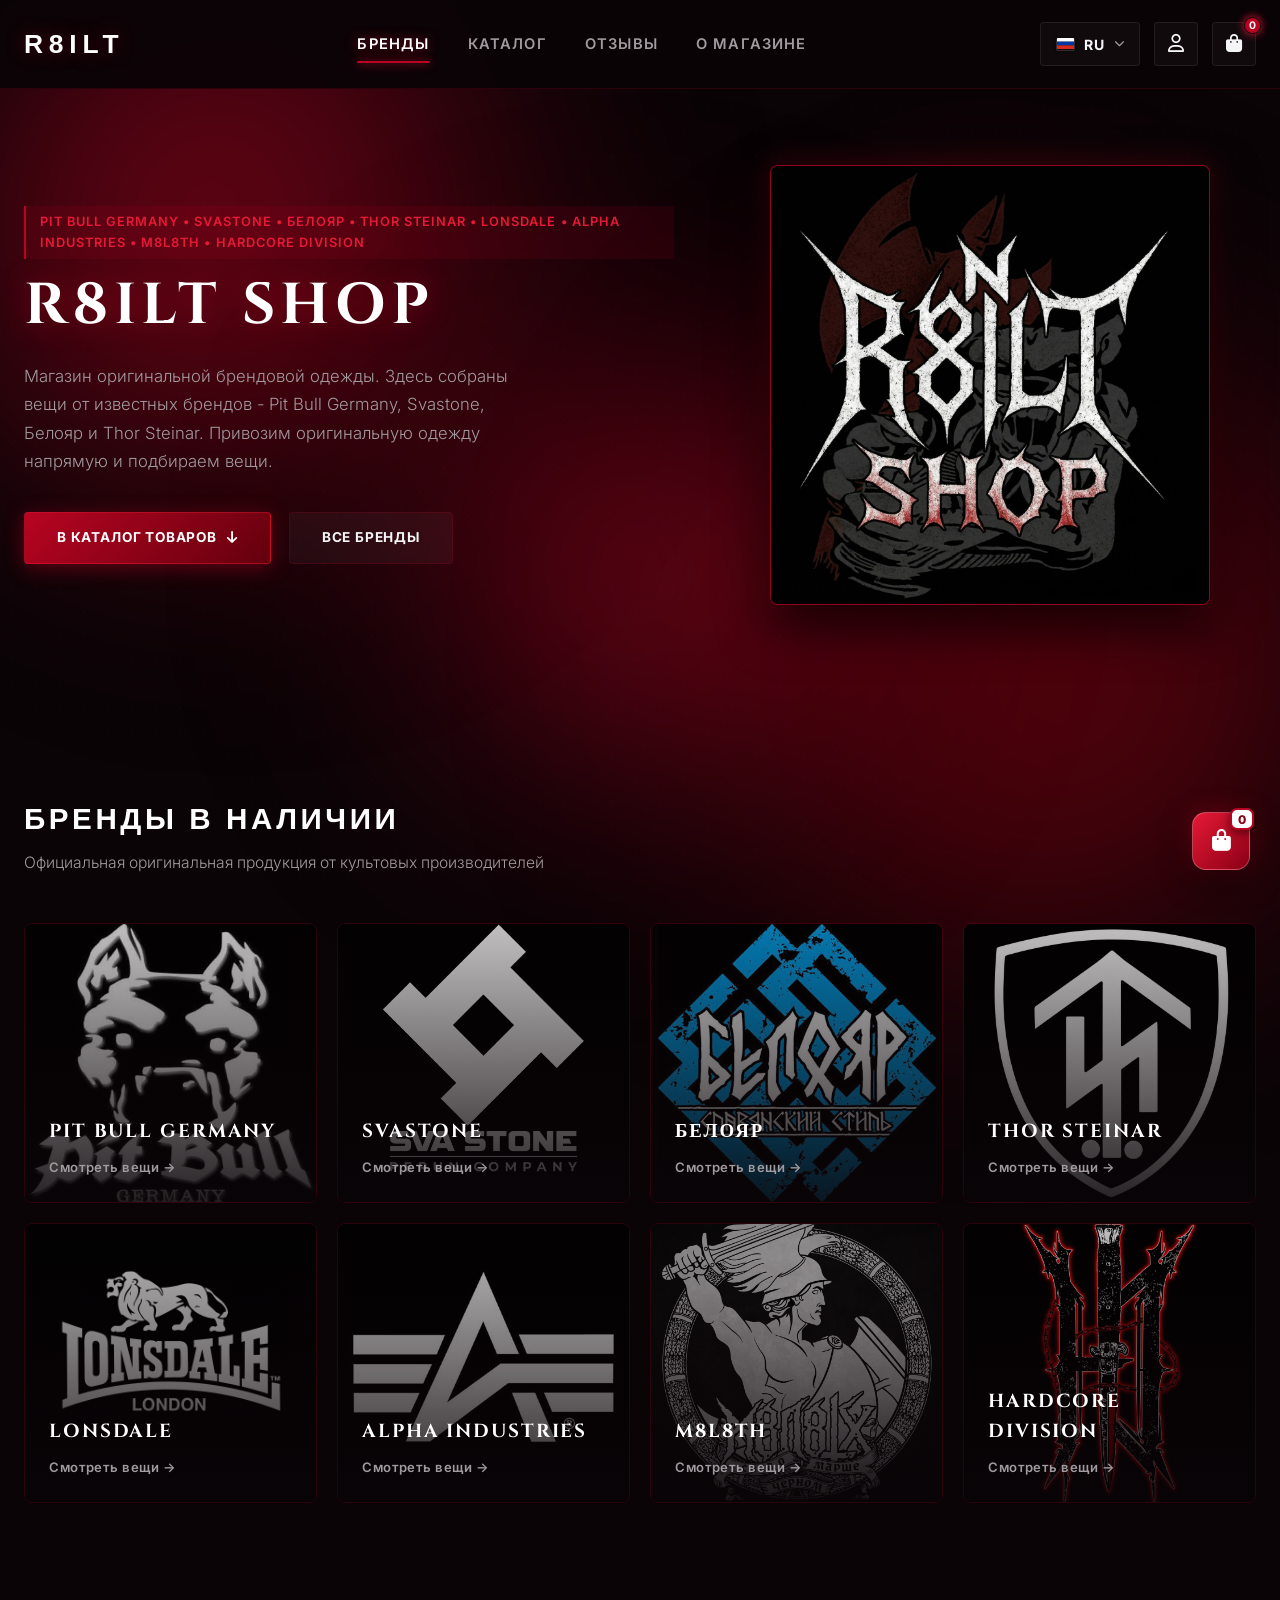
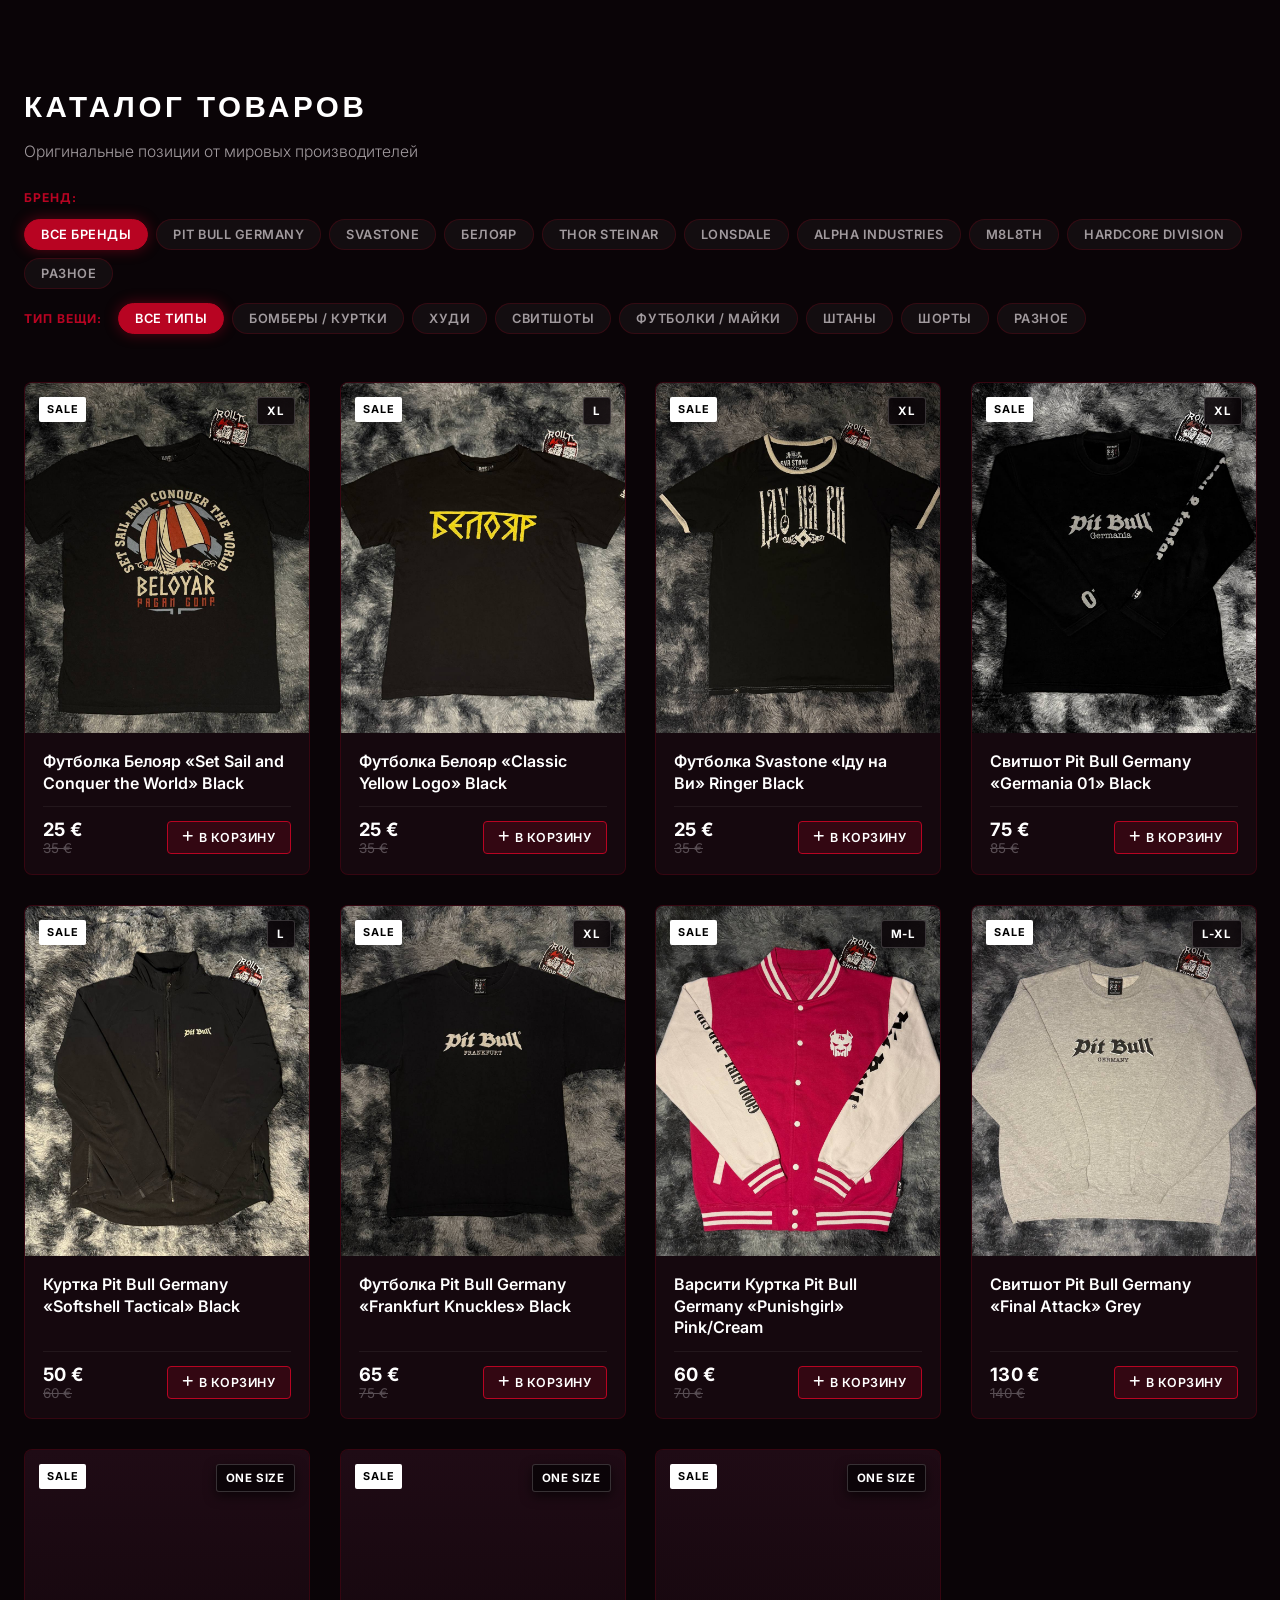
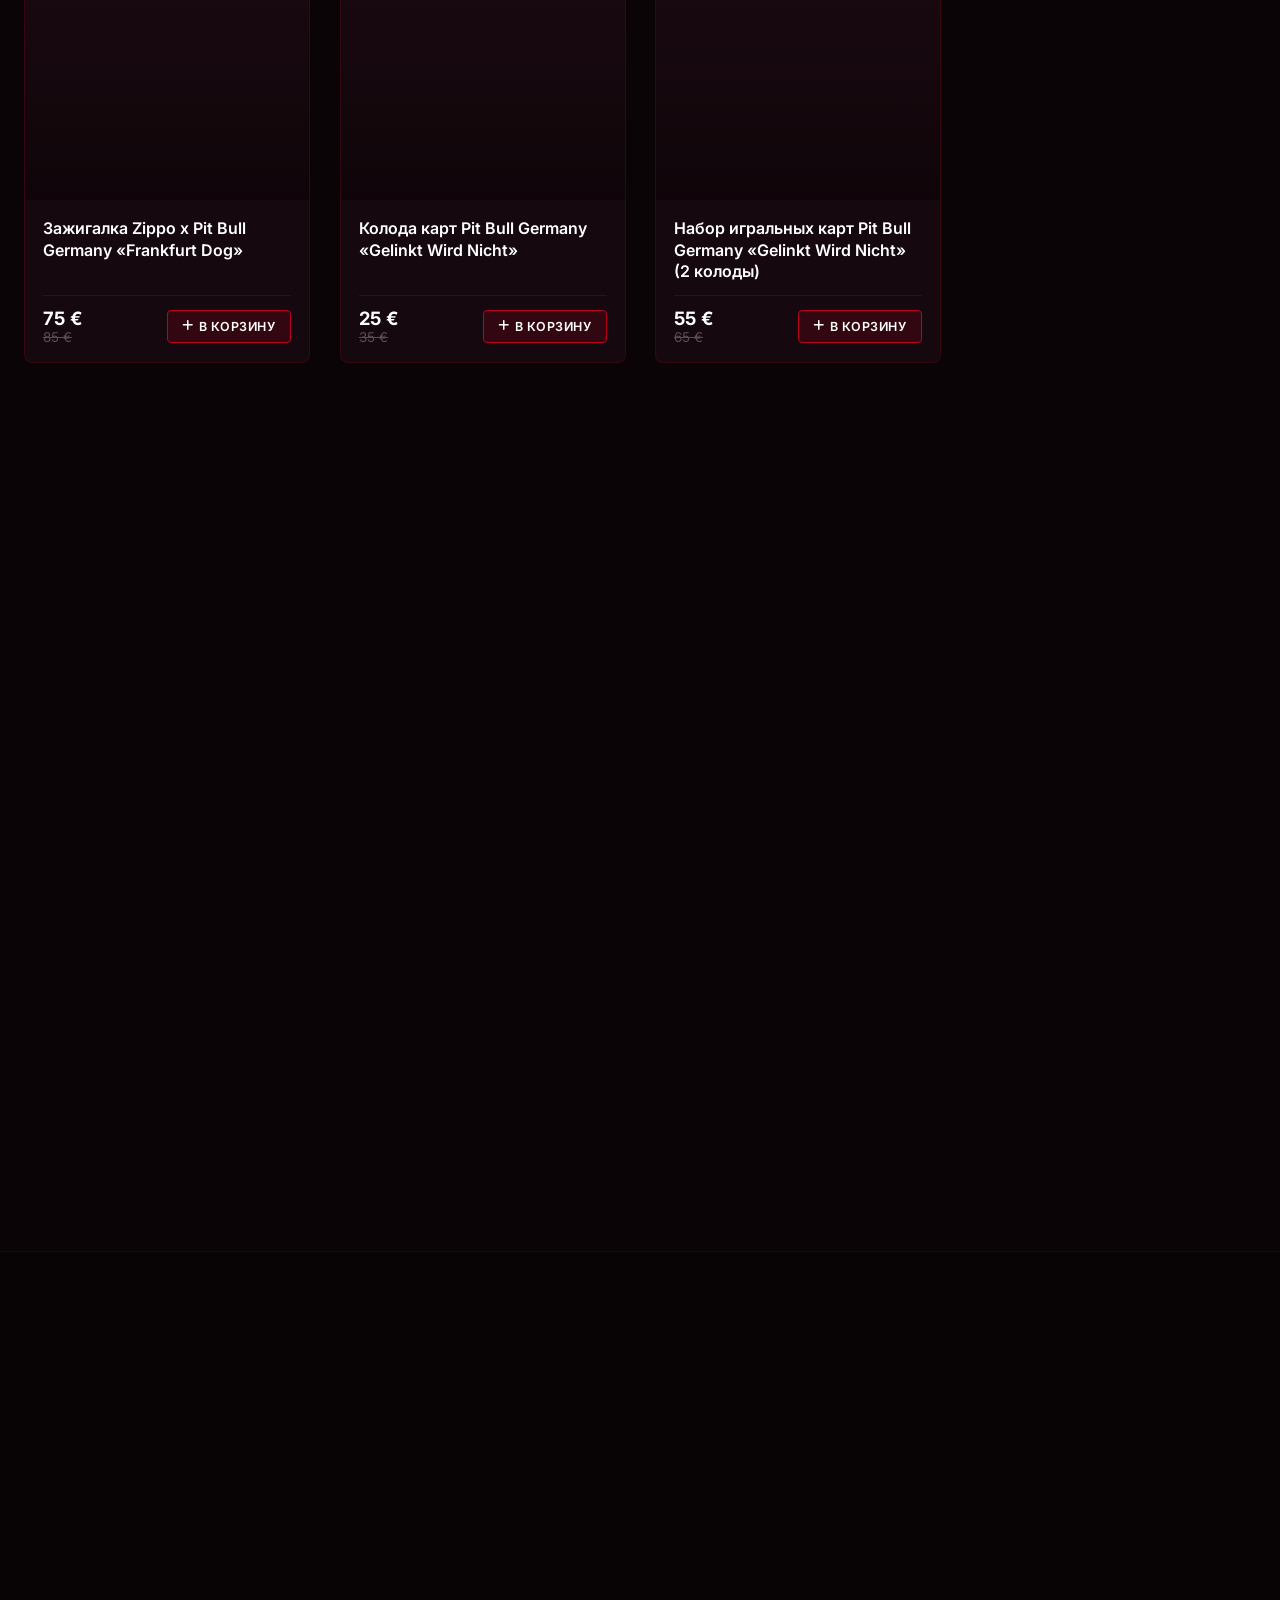
==== commit 30376917: "Update index.html" ====
--- a/index.html
+++ b/index.html
@@ -22,7 +22,7 @@
   <!-- Supabase JS Client -->
   <script src="https://cdn.jsdelivr.net/npm/@supabase/supabase-js@2"></script>
 
-  <link rel="stylesheet" href="styles.css?v=95">
+  <link rel="stylesheet" href="styles.css?v=98">
 </head>
 <body>
 
@@ -975,6 +975,6 @@
     <span class="floating-cart-badge" id="floatingCartCount">0</span>
   </button>
 
-  <script src="app.js?v=95"></script>
+  <script src="app.js?v=98"></script>
 </body>
 </html>
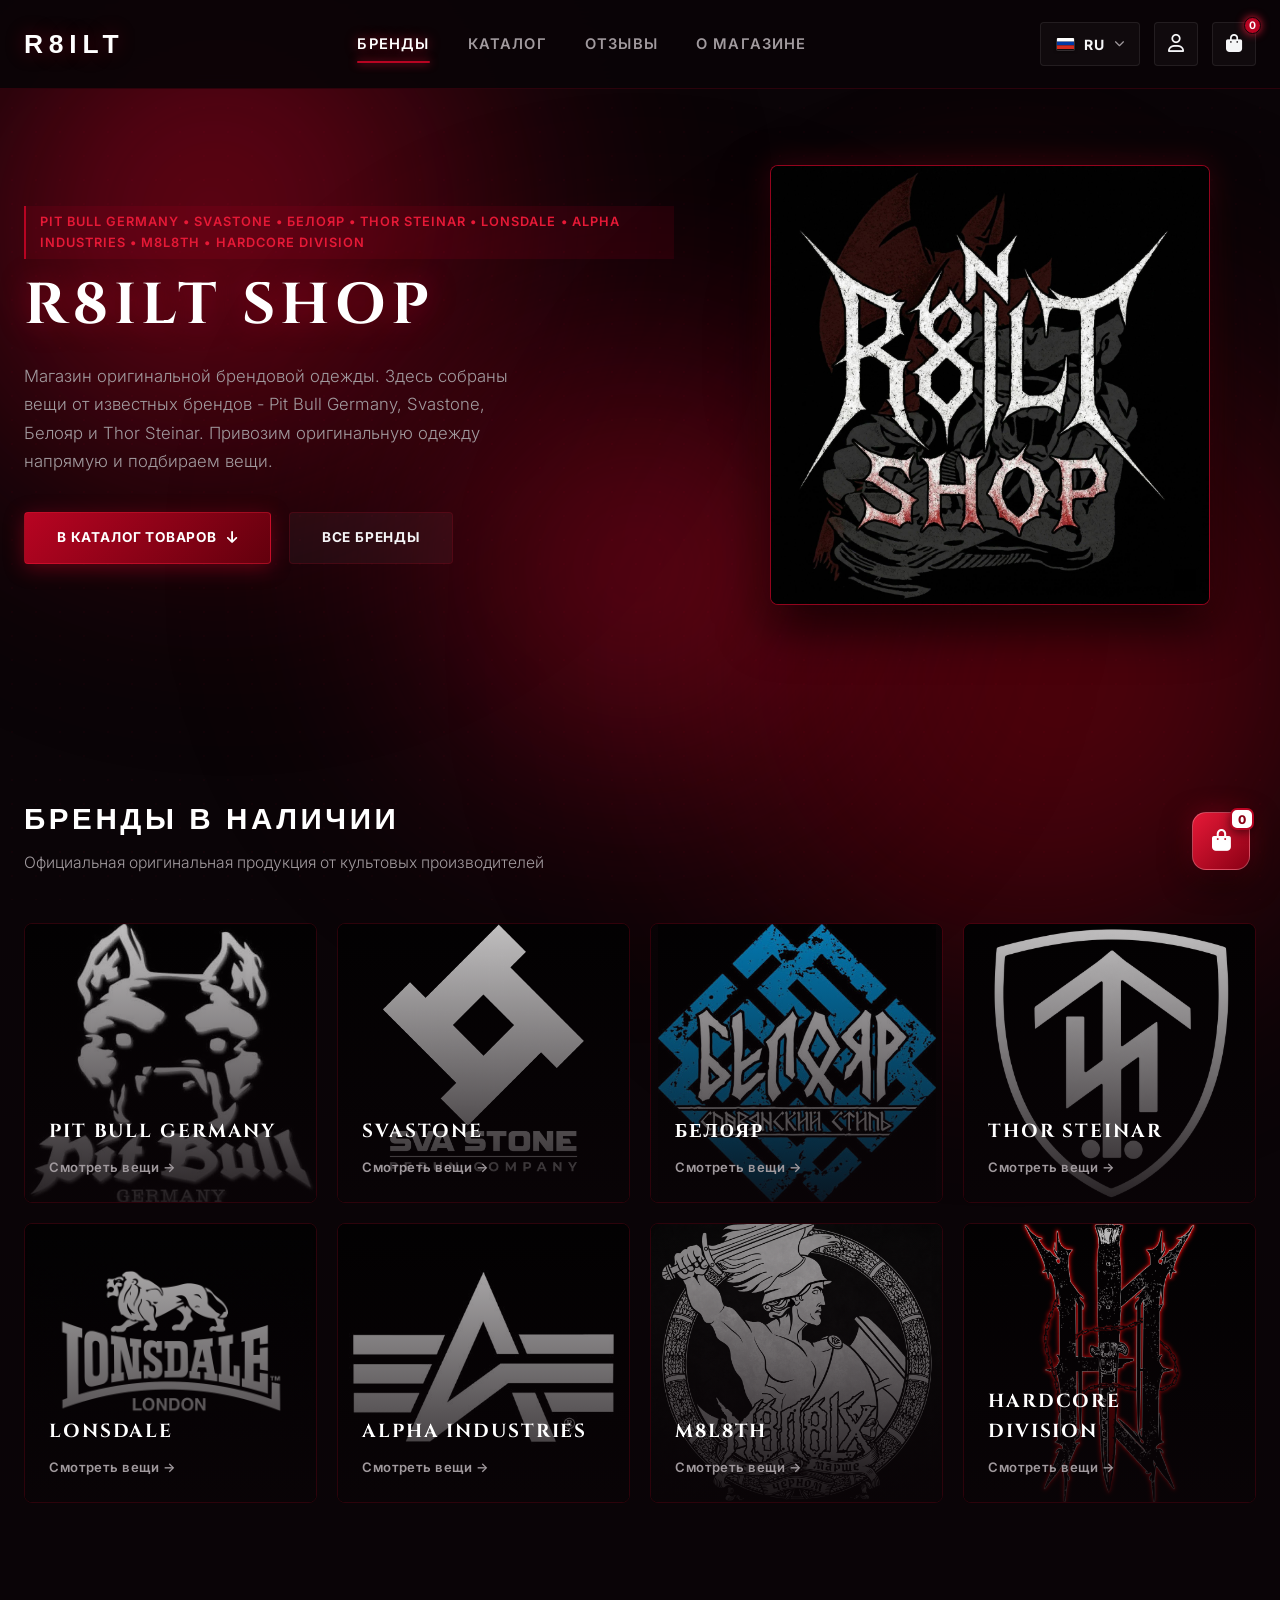
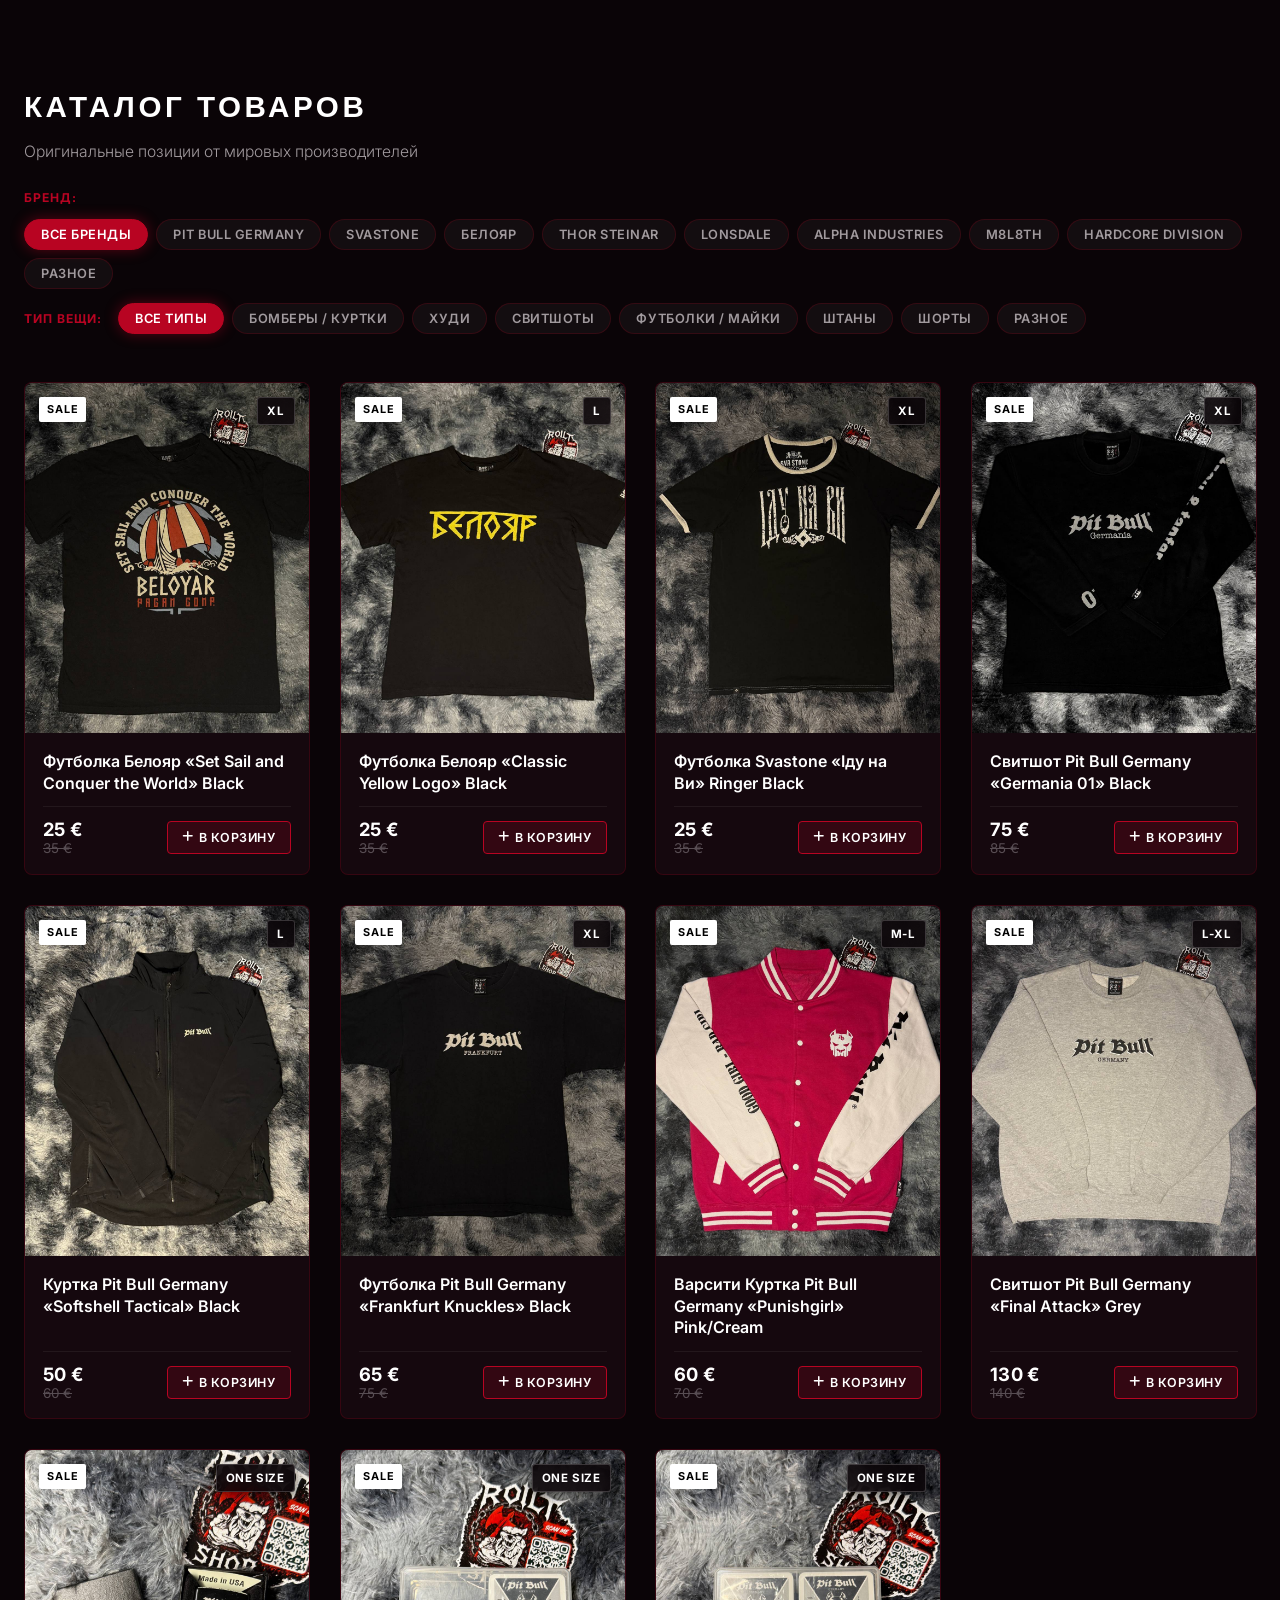
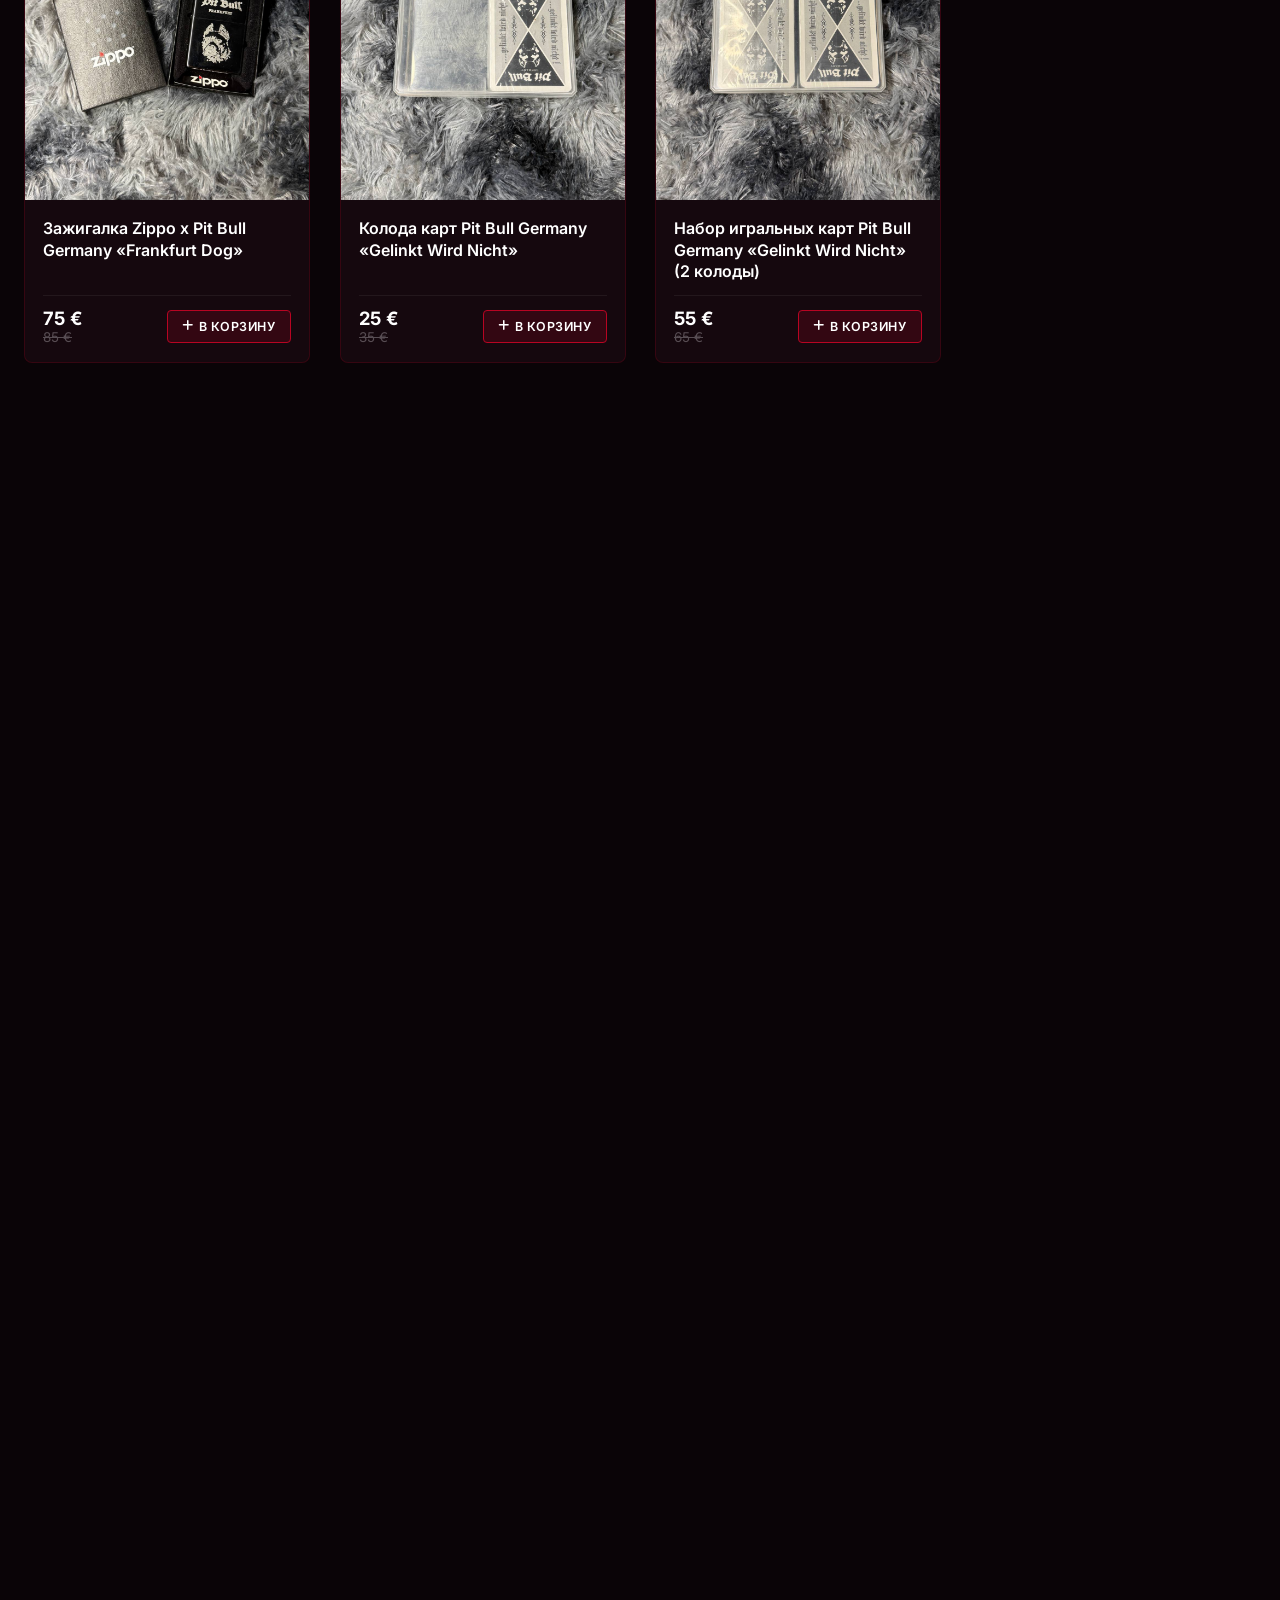
==== commit 95615686: "Update index.html" ====
--- a/index.html
+++ b/index.html
@@ -22,7 +22,7 @@
   <!-- Supabase JS Client -->
   <script src="https://cdn.jsdelivr.net/npm/@supabase/supabase-js@2"></script>
 
-  <link rel="stylesheet" href="styles.css?v=98">
+  <link rel="stylesheet" href="styles.css?v=113">
 </head>
 <body>
 
@@ -603,93 +603,164 @@
           <span class="success-order-num" id="paymentOrderNumber">№ R8-82491</span>
         </div>
 
-        <!-- Order Amount Breakdown -->
-        <div class="payment-order-summary">
-          <div class="payment-summary-row">
-            <span data-i18n="checkout_summary_items">Стоимость товаров:</span>
-            <span id="paymentItemsTotal">0 €</span>
-          </div>
-          <div class="payment-summary-row">
-            <span data-i18n="checkout_summary_shipping">Доставка:</span>
-            <span class="shipping-highlight" id="paymentShippingCost">30 €</span>
-          </div>
-          <div class="payment-summary-row total-row">
-            <span data-i18n="checkout_summary_total_to_pay">Итого к оплате:</span>
-            <span class="payment-total-sum" id="paymentTotalToPay">0 €</span>
-          </div>
-        </div>
-
-        <!-- Payment Method Tabs -->
-        <div class="payment-method-tabs">
-          <button type="button" class="payment-method-tab active" id="tabPayDirectBtn" onclick="switchPaymentMethod('direct')">
-            <i class="fa-solid fa-credit-card"></i>
-            <span data-i18n="payment_tab_direct">Прямой перевод (Реквизиты)</span>
-          </button>
-          <button type="button" class="payment-method-tab vinted-tab" id="tabPayVintedBtn" onclick="switchPaymentMethod('vinted')">
-            <i class="fa-solid fa-bag-shopping"></i>
-            <span data-i18n="payment_tab_vinted">Заказ через Vinted</span>
-          </button>
-        </div>
-
-        <!-- Panel 1: Direct Bank Transfer & Mandatory Receipt -->
+        <!-- Direct Bank Transfer & Mandatory Receipt -->
         <div class="payment-panel active" id="payDirectPanel">
           <p class="payment-instruction-text" data-i18n="payment_instruction">
-            Пожалуйста, переведите точную сумму заказа по любым удобным реквизитам ниже:
+            Пожалуйста, выберите банк и переведите сумму заказа по указанным реквизитам:
           </p>
 
-          <!-- Requisites Cards with One-Click Copy -->
+          <!-- 3 Bank Requisites Selector Tabs -->
+          <div class="requisite-bank-tabs">
+            <button type="button" class="req-bank-tab active" data-bank="europe" onclick="switchBankRequisite('europe')">
+              <i class="fa-solid fa-earth-europe"></i>
+              <span data-i18n="bank_tab_europe">Europe Bank</span>
+            </button>
+            <button type="button" class="req-bank-tab" data-bank="american" onclick="switchBankRequisite('american')">
+              <i class="fa-solid fa-building-columns"></i>
+              <span data-i18n="bank_tab_american">American Bank</span>
+            </button>
+            <button type="button" class="req-bank-tab" data-bank="mono" onclick="switchBankRequisite('mono')">
+              <i class="fa-solid fa-credit-card"></i>
+              <span data-i18n="bank_tab_mono">Ukraine</span>
+            </button>
+          </div>
+
+          <!-- Bank Requisites Panels -->
           <div class="requisites-container">
-            <!-- Monobank -->
-            <div class="requisite-card">
-              <div class="requisite-card-header">
-                <div class="requisite-bank-tag mono-tag">
-                  <i class="fa-solid fa-credit-card"></i> <span data-i18n="payment_mono_title">Монобанк (UAH / EUR)</span>
+            <!-- 1. Europe Bank (EUR) -->
+            <div class="bank-requisite-panel active" id="bankPanelEurope" data-bank="europe">
+              <div class="requisite-card europe-card">
+                <div class="requisite-card-header">
+                  <div class="requisite-bank-tag europe-tag">
+                    <i class="fa-solid fa-earth-europe"></i> <span data-i18n="bank_europe_title">Europe Bank (EUR / IBAN)</span>
+                  </div>
                 </div>
-                <button type="button" class="btn-copy-req" onclick="copyRequisite('4441111055523041')" title="Скопировать номер карты">
-                  <i class="fa-regular fa-copy"></i> <span data-i18n="payment_copy_btn">Копировать</span>
-                </button>
-              </div>
-              <div class="requisite-number" id="monoCardNumber">4441 1110 5552 3041</div>
-              <div class="requisite-holder">
-                <span class="req-label">Получатель:</span> <span class="req-val" data-i18n="payment_mono_recipient">Пацула Вадим Анатолиевич / Patsula Vadim</span>
-              </div>
-            </div>
-
-            <!-- Revolut -->
-            <div class="requisite-card revolut-card">
-              <div class="requisite-card-header">
-                <div class="requisite-bank-tag revolut-tag">
-                  <i class="fa-solid fa-building-columns"></i> <span data-i18n="payment_revolut_title">Revolut (IBAN / Card / EUR)</span>
+
+                <div class="requisite-rows-list">
+                  <!-- IBAN -->
+                  <div class="requisite-row">
+                    <div class="req-row-info">
+                      <span class="req-row-label">IBAN:</span>
+                      <span class="requisite-number iban-number">GB98 CLJU 0099 7187 9224 51</span>
+                    </div>
+                    <button type="button" class="btn-copy-req" onclick="copyRequisite('GB98CLJU00997187922451')" title="Скопировать IBAN">
+                      <i class="fa-regular fa-copy"></i> <span data-i18n="payment_copy_btn">Копировать</span>
+                    </button>
+                  </div>
+
+                  <!-- BIC CODE -->
+                  <div class="requisite-row">
+                    <div class="req-row-info">
+                      <span class="req-row-label">BIC CODE:</span>
+                      <span class="requisite-number">CLJUGB21</span>
+                    </div>
+                    <button type="button" class="btn-copy-req" onclick="copyRequisite('CLJUGB21')" title="Скопировать BIC CODE">
+                      <i class="fa-regular fa-copy"></i> <span data-i18n="payment_copy_btn">Копировать</span>
+                    </button>
+                  </div>
+
+                  <!-- Card Number -->
+                  <div class="requisite-row">
+                    <div class="req-row-info">
+                      <span class="req-row-label" data-i18n="bank_card_label">Номер карты:</span>
+                      <span class="requisite-number">4441 1144 9947 1058</span>
+                    </div>
+                    <button type="button" class="btn-copy-req" onclick="copyRequisite('4441114499471058')" title="Скопировать номер карты">
+                      <i class="fa-regular fa-copy"></i> <span data-i18n="payment_copy_btn">Копировать</span>
+                    </button>
+                  </div>
+                </div>
+
+                <div class="requisite-holder">
+                  <span class="req-label" data-i18n="bank_recipient_label">Получатель:</span> <span class="req-val">Vadym Patsula</span>
                 </div>
               </div>
-
-              <div class="requisite-rows-list">
-                <!-- Row 1: IBAN -->
-                <div class="requisite-row">
-                  <div class="req-row-info">
-                    <span class="req-row-label">IBAN:</span>
-                    <span class="requisite-number iban-number" id="revolutIban">DE02 1001 0178 7231 7087 50</span>
+            </div>
+
+            <!-- 2. American Bank (USD) -->
+            <div class="bank-requisite-panel" id="bankPanelAmerican" data-bank="american">
+              <div class="requisite-card american-card">
+                <div class="requisite-card-header">
+                  <div class="requisite-bank-tag american-tag">
+                    <i class="fa-solid fa-building-columns"></i> <span data-i18n="bank_american_title">American Bank (USD / IBAN)</span>
                   </div>
-                  <button type="button" class="btn-copy-req" onclick="copyRequisite('DE02100101787231708750')" title="Скопировать IBAN">
+                </div>
+
+                <div class="requisite-rows-list">
+                  <!-- IBAN -->
+                  <div class="requisite-row">
+                    <div class="req-row-info">
+                      <span class="req-row-label">IBAN:</span>
+                      <span class="requisite-number iban-number">UA25 3220 0100 0002 6206 3774 5029 0</span>
+                    </div>
+                    <button type="button" class="btn-copy-req" onclick="copyRequisite('UA253220010000026206377450290')" title="Скопировать IBAN">
+                      <i class="fa-regular fa-copy"></i> <span data-i18n="payment_copy_btn">Копировать</span>
+                    </button>
+                  </div>
+
+                  <!-- BIC CODE -->
+                  <div class="requisite-row">
+                    <div class="req-row-info">
+                      <span class="req-row-label">BIC CODE:</span>
+                      <span class="requisite-number">UNJSUAUKXXX</span>
+                    </div>
+                    <button type="button" class="btn-copy-req" onclick="copyRequisite('UNJSUAUKXXX')" title="Скопировать BIC CODE">
+                      <i class="fa-regular fa-copy"></i> <span data-i18n="payment_copy_btn">Копировать</span>
+                    </button>
+                  </div>
+
+                  <!-- Card Number -->
+                  <div class="requisite-row">
+                    <div class="req-row-info">
+                      <span class="req-row-label" data-i18n="bank_card_label">Номер карты:</span>
+                      <span class="requisite-number">4874 1000 8556 2232</span>
+                    </div>
+                    <button type="button" class="btn-copy-req" onclick="copyRequisite('4874100085562232')" title="Скопировать номер карты">
+                      <i class="fa-regular fa-copy"></i> <span data-i18n="payment_copy_btn">Копировать</span>
+                    </button>
+                  </div>
+                </div>
+
+                <div class="requisite-holder">
+                  <span class="req-label" data-i18n="bank_recipient_label">Получатель:</span> <span class="req-val">Vadim Patsula</span>
+                </div>
+              </div>
+            </div>
+
+            <!-- 3. Ukraine (UAH / Monobank) -->
+            <div class="bank-requisite-panel" id="bankPanelMono" data-bank="mono">
+              <div class="requisite-card mono-card">
+                <div class="requisite-card-header">
+                  <div class="requisite-bank-tag mono-tag">
+                    <i class="fa-solid fa-credit-card"></i> <span data-i18n="bank_mono_title">Ukraine (UAH / Monobank)</span>
+                  </div>
+                  <button type="button" class="btn-copy-req" onclick="copyRequisite('4874070024788927')" title="Скопировать номер карты">
                     <i class="fa-regular fa-copy"></i> <span data-i18n="payment_copy_btn">Копировать</span>
                   </button>
                 </div>
 
-                <!-- Row 2: Card Number -->
-                <div class="requisite-row">
-                  <div class="req-row-info">
-                    <span class="req-row-label" data-i18n="payment_revolut_card_label">Номер карты:</span>
-                    <span class="requisite-number" id="revolutCardNumber">4165 9834 9308 4834</span>
-                  </div>
-                  <button type="button" class="btn-copy-req" onclick="copyRequisite('4165983493084834')" title="Скопировать номер карты">
-                    <i class="fa-regular fa-copy"></i> <span data-i18n="payment_copy_btn">Копировать</span>
-                  </button>
+                <div class="requisite-number">4874 0700 2478 8927</div>
+
+                <div class="requisite-holder">
+                  <span class="req-label" data-i18n="bank_recipient_label">Получатель:</span> <span class="req-val">Пацула Вадим / Vadym Patsula</span>
                 </div>
               </div>
-
-              <div class="requisite-holder">
-                <span class="req-label">Получатель:</span> <span class="req-val" data-i18n="payment_revolut_recipient">Savelii Shkurko</span>
-              </div>
+            </div>
+          </div>
+
+          <!-- Order Amount Breakdown -->
+          <div class="payment-order-summary">
+            <div class="payment-summary-row">
+              <span data-i18n="checkout_summary_items">Стоимость товаров:</span>
+              <span id="paymentItemsTotal">0 €</span>
+            </div>
+            <div class="payment-summary-row">
+              <span data-i18n="checkout_summary_shipping">Доставка:</span>
+              <span class="shipping-highlight" id="paymentShippingCost">30 €</span>
+            </div>
+            <div class="payment-summary-row total-row">
+              <span data-i18n="checkout_summary_total_to_pay">Итого к оплате:</span>
+              <span class="payment-total-sum" id="paymentTotalToPay">0 €</span>
             </div>
           </div>
 
@@ -739,53 +810,6 @@
             </a>
           </div>
         </div>
-
-        <!-- Panel 2: Vinted Safe Deal Request -->
-        <div class="payment-panel" id="payVintedPanel">
-          <div class="vinted-card">
-            <div class="vinted-badge-row">
-              <span class="vinted-badge"><i class="fa-solid fa-shield-check"></i> Vinted Buyer Protection</span>
-              <span class="vinted-badge" style="background:rgba(255,255,255,0.06);color:#fff;border-color:rgba(255,255,255,0.15);">Безопасная сделка</span>
-            </div>
-            
-            <h3 class="vinted-card-title">
-              <i class="fa-solid fa-bag-shopping"></i> <span data-i18n="vinted_card_title">Покупка через сервис Vinted</span>
-            </h3>
-            
-            <p class="vinted-card-desc" data-i18n="vinted_card_desc">
-              Вы можете оформить безопасную покупку через европейскую платформу Vinted с официальной защитой покупателя и удобной доставкой.
-            </p>
-
-            <ul class="vinted-features-list">
-              <li>
-                <i class="fa-solid fa-circle-check"></i>
-                <span data-i18n="vinted_feat_1">100% Защита средств покупателя Vinted Buyer Protection</span>
-              </li>
-              <li>
-                <i class="fa-solid fa-circle-check"></i>
-                <span data-i18n="vinted_feat_2">Официальное отслеживание посылки и страховка доставки</span>
-              </li>
-              <li>
-                <i class="fa-solid fa-circle-check"></i>
-                <span data-i18n="vinted_feat_3">Менеджер оперативно создаст персональный лот на Vinted и пришлет вам прямую ссылку в Telegram или на Email</span>
-              </li>
-            </ul>
-
-            <div class="vinted-note-box">
-              <i class="fa-solid fa-headset"></i>
-              <span data-i18n="vinted_note_text">После нажатия кнопки мы мгновенно получим вашу заявку и менеджер свяжется с вами для отправки ссылки на Vinted!</span>
-            </div>
-          </div>
-
-          <div class="payment-actions-wrap">
-            <button type="button" class="btn btn-primary btn-block vinted-submit-btn" id="paymentSubmitVintedBtn">
-              <i class="fa-solid fa-paper-plane"></i> <span data-i18n="btn_vinted_submit">Отправить заявку через Vinted</span>
-            </button>
-            <a href="https://t.me/r8iltmanager" target="_blank" rel="noopener noreferrer" class="btn btn-outline btn-block tg-receipt-btn" style="gap:10px;">
-              <i class="fa-brands fa-telegram"></i> <span data-i18n="order_success_tg_receipt">Связаться с менеджером в Telegram</span>
-            </a>
-          </div>
-        </div>
       </div>
     </div>
   </div>
@@ -975,6 +999,6 @@
     <span class="floating-cart-badge" id="floatingCartCount">0</span>
   </button>
 
-  <script src="app.js?v=98"></script>
+  <script src="app.js?v=111"></script>
 </body>
 </html>
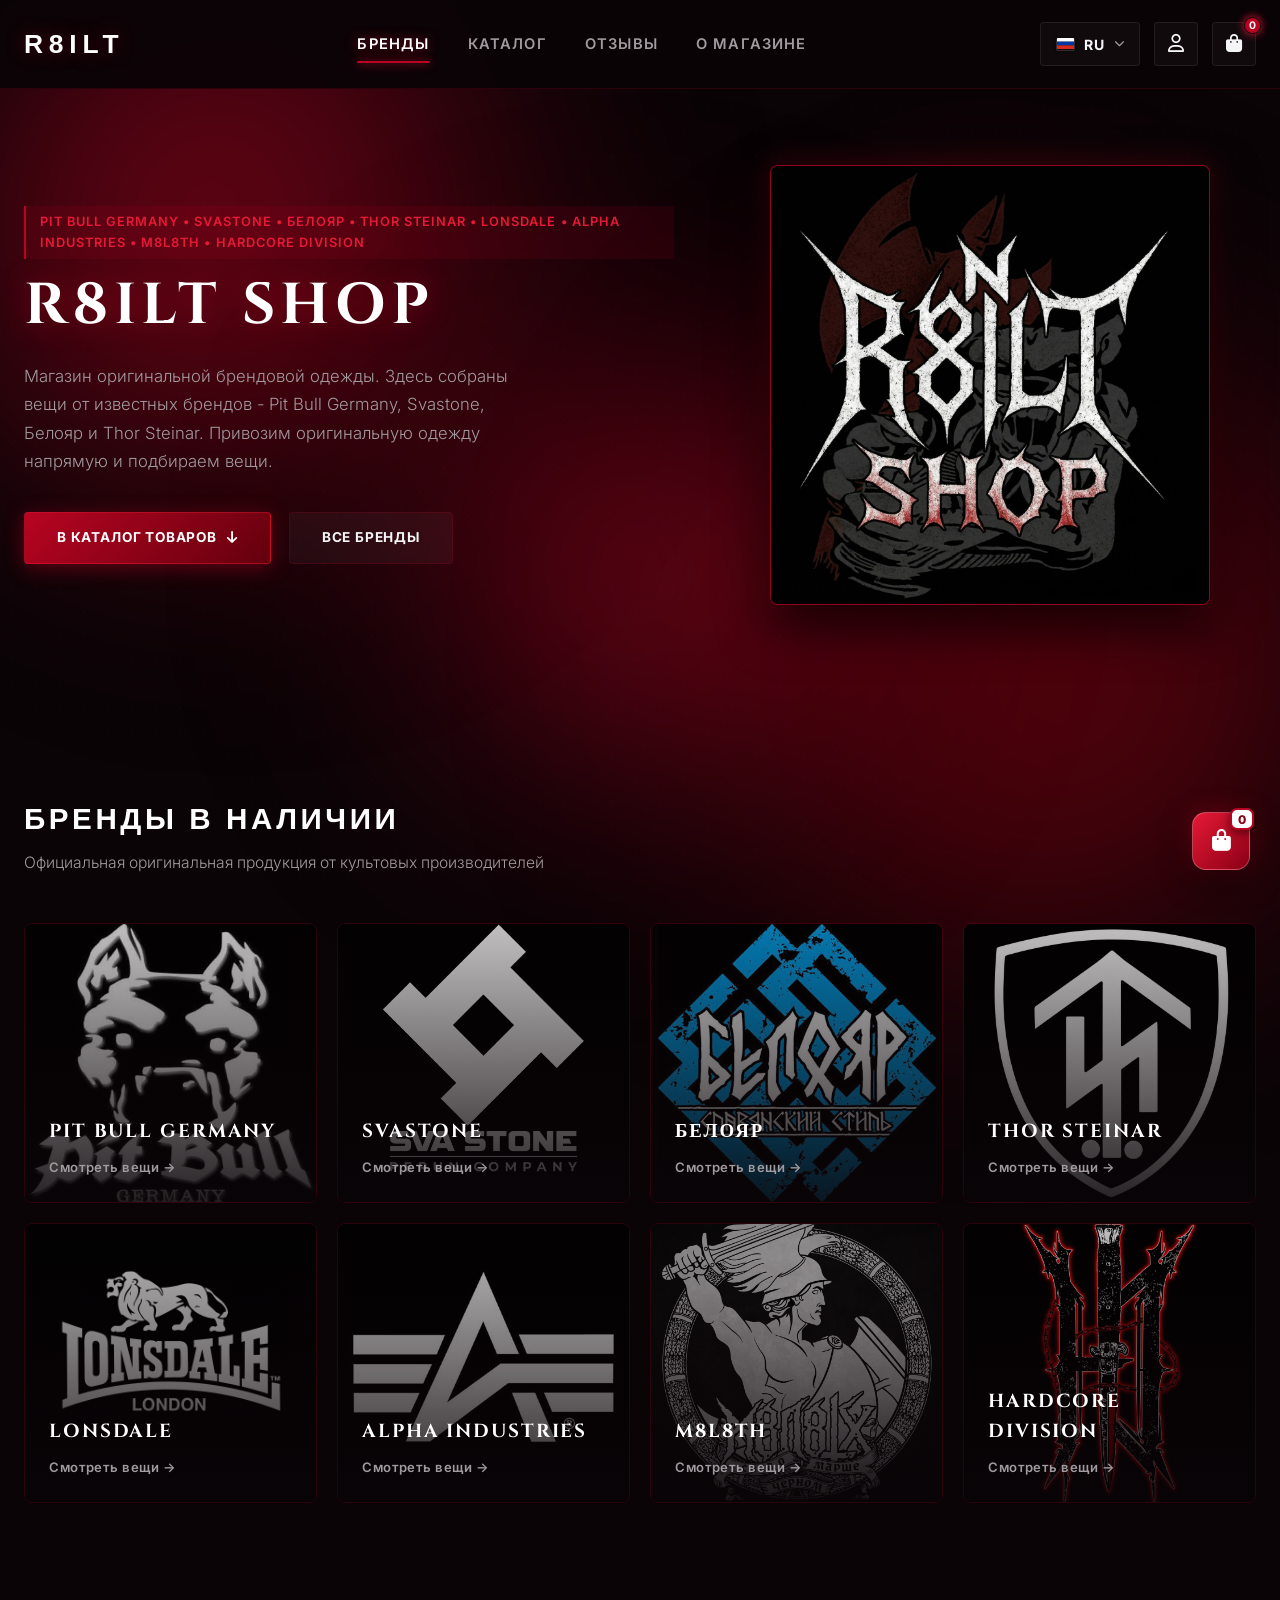
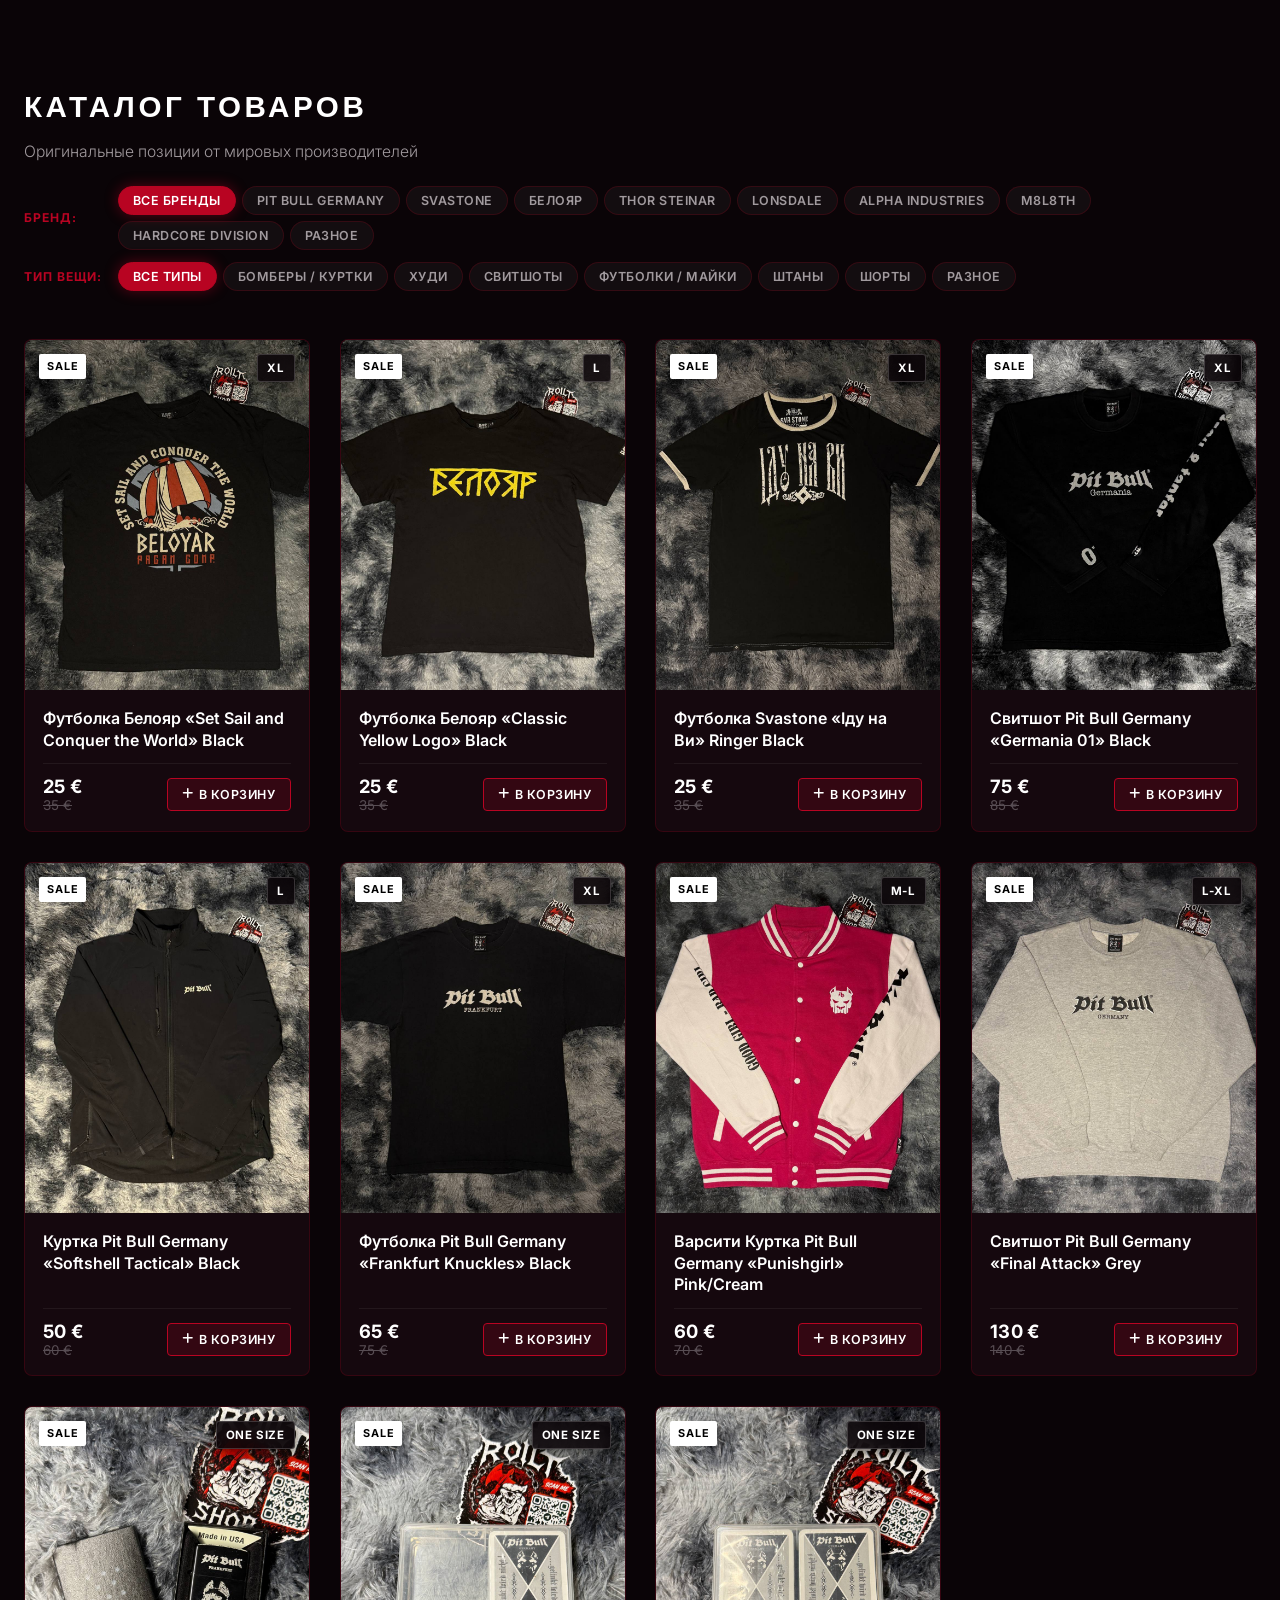
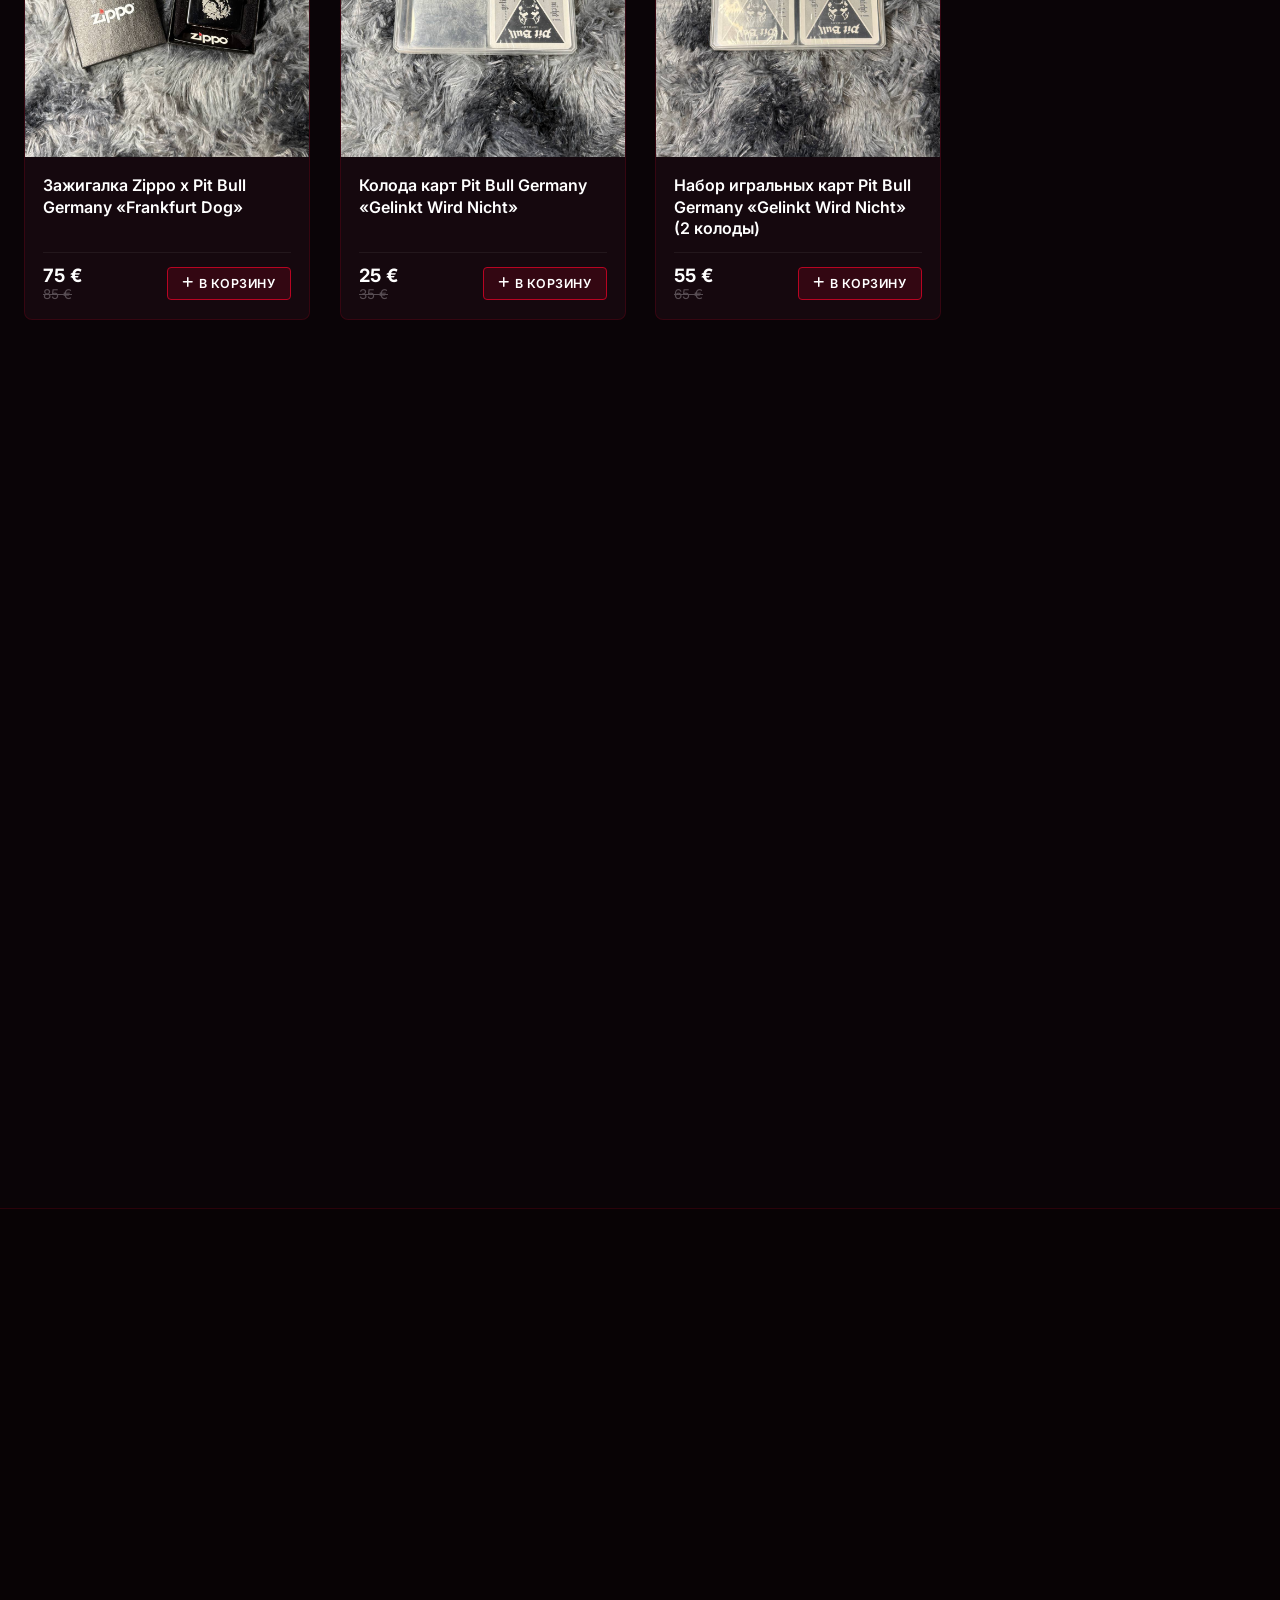
==== commit e9e2e6a1: "Update index.html" ====
--- a/index.html
+++ b/index.html
@@ -22,7 +22,7 @@
   <!-- Supabase JS Client -->
   <script src="https://cdn.jsdelivr.net/npm/@supabase/supabase-js@2"></script>
 
-  <link rel="stylesheet" href="styles.css?v=113">
+  <link rel="stylesheet" href="styles.css?v=114">
 </head>
 <body>
 
@@ -734,12 +734,20 @@
                   <div class="requisite-bank-tag mono-tag">
                     <i class="fa-solid fa-credit-card"></i> <span data-i18n="bank_mono_title">Ukraine (UAH / Monobank)</span>
                   </div>
-                  <button type="button" class="btn-copy-req" onclick="copyRequisite('4874070024788927')" title="Скопировать номер карты">
-                    <i class="fa-regular fa-copy"></i> <span data-i18n="payment_copy_btn">Копировать</span>
-                  </button>
-                </div>
-
-                <div class="requisite-number">4874 0700 2478 8927</div>
+                </div>
+
+                <div class="requisite-rows-list">
+                  <!-- Card Number -->
+                  <div class="requisite-row">
+                    <div class="req-row-info">
+                      <span class="req-row-label" data-i18n="bank_card_label">Номер карты:</span>
+                      <span class="requisite-number">4874 0700 2478 8927</span>
+                    </div>
+                    <button type="button" class="btn-copy-req" onclick="copyRequisite('4874070024788927')" title="Скопировать номер карты">
+                      <i class="fa-regular fa-copy"></i> <span data-i18n="payment_copy_btn">Копировать</span>
+                    </button>
+                  </div>
+                </div>
 
                 <div class="requisite-holder">
                   <span class="req-label" data-i18n="bank_recipient_label">Получатель:</span> <span class="req-val">Пацула Вадим / Vadym Patsula</span>
--- a/styles.css
+++ b/styles.css
@@ -935,16 +935,25 @@
 }
 
 /* Filter Tabs & Dual Row Container (Sleek Pills / Chips) */
+.catalog-section .header-split {
+  flex-direction: column;
+  align-items: flex-start;
+  gap: 22px;
+  width: 100%;
+}
+
 .filter-container {
   display: flex;
   flex-direction: column;
+  gap: 12px;
+  width: 100%;
+}
+
+.filter-group {
+  display: flex;
+  align-items: center;
   gap: 14px;
-}
-
-.filter-group {
-  display: flex;
-  align-items: center;
-  gap: 12px;
+  width: 100%;
   flex-wrap: wrap;
 }
 
@@ -955,21 +964,22 @@
   color: var(--color-crimson);
   letter-spacing: 0.08em;
   text-transform: uppercase;
-  min-width: 82px;
+  min-width: 80px;
   flex-shrink: 0;
 }
 
 .filter-tabs {
   display: flex;
-  gap: 8px;
+  gap: 6px;
   flex-wrap: wrap;
   align-items: center;
+  flex: 1;
 }
 
 .filter-btn {
   font-family: var(--font-body);
-  padding: 7px 16px;
-  font-size: 0.8rem;
+  padding: 6px 14px;
+  font-size: 0.78rem;
   font-weight: 600;
   letter-spacing: 0.04em;
   text-transform: uppercase;
@@ -2710,192 +2720,9 @@
   border: 1px solid rgba(217, 4, 41, 0.25);
 }
 
-/* Payment Method Selector Tabs */
-.payment-method-tabs {
-  display: grid;
-  grid-template-columns: 1fr 1fr;
-  gap: 10px;
-  margin-bottom: 18px;
-  width: 100%;
-}
-
-.payment-method-tab {
-  display: flex;
-  align-items: center;
-  justify-content: center;
-  gap: 8px;
-  padding: 12px 14px;
-  background: rgba(255, 255, 255, 0.04);
-  border: 1px solid rgba(255, 255, 255, 0.12);
-  border-radius: var(--radius-sm);
-  color: var(--text-secondary);
-  font-size: 0.84rem;
-  font-weight: 700;
-  cursor: pointer;
-  transition: all var(--transition-fast);
-  text-align: center;
-}
-
-.payment-method-tab:hover {
-  color: #fff;
-  border-color: rgba(217, 4, 41, 0.4);
-  background: rgba(217, 4, 41, 0.08);
-}
-
-.payment-method-tab.active {
-  background: var(--color-crimson);
-  color: #fff;
-  border-color: var(--color-crimson);
-  box-shadow: 0 4px 18px rgba(217, 4, 41, 0.4);
-}
-
-.payment-method-tab i {
-  font-size: 1rem;
-}
-
-.payment-method-tab.vinted-tab.active {
-  background: linear-gradient(135deg, #09b1ba 0%, #007782 100%);
-  border-color: #09b1ba;
-  box-shadow: 0 4px 20px rgba(9, 177, 186, 0.35);
-}
-
-.payment-method-tab.vinted-tab:hover:not(.active) {
-  border-color: rgba(9, 177, 186, 0.5);
-  background: rgba(9, 177, 186, 0.1);
-  color: #fff;
-}
-
 /* Payment Panels */
 .payment-panel {
-  display: none;
-  animation: fadeInModal 0.25s cubic-bezier(0.16, 1, 0.3, 1) forwards;
-}
-
-.payment-panel.active {
   display: block;
-}
-
-/* Vinted Card Styling */
-.vinted-card {
-  background: linear-gradient(180deg, rgba(9, 177, 186, 0.08) 0%, rgba(5, 10, 15, 0.8) 100%);
-  border: 1px solid rgba(9, 177, 186, 0.35);
-  border-radius: 10px;
-  padding: 20px;
-  text-align: left;
-  margin-bottom: 20px;
-  box-shadow: 0 10px 30px rgba(0, 0, 0, 0.6), 0 0 25px rgba(9, 177, 186, 0.12);
-  position: relative;
-  overflow: hidden;
-}
-
-.vinted-card::before {
-  content: '';
-  position: absolute;
-  top: 0;
-  left: 0;
-  right: 0;
-  height: 2px;
-  background: linear-gradient(90deg, #09b1ba, #00d2d3, #ff2a4d);
-}
-
-.vinted-badge-row {
-  display: flex;
-  justify-content: space-between;
-  align-items: center;
-  margin-bottom: 12px;
-}
-
-.vinted-badge {
-  display: inline-flex;
-  align-items: center;
-  gap: 6px;
-  background: rgba(9, 177, 186, 0.18);
-  border: 1px solid rgba(9, 177, 186, 0.4);
-  color: #2bcbba;
-  font-size: 0.74rem;
-  font-weight: 800;
-  text-transform: uppercase;
-  letter-spacing: 0.08em;
-  padding: 4px 10px;
-  border-radius: 20px;
-}
-
-.vinted-card-title {
-  font-size: 1.15rem;
-  font-weight: 800;
-  color: #fff;
-  margin-bottom: 10px;
-  display: flex;
-  align-items: center;
-  gap: 9px;
-}
-
-.vinted-card-title i {
-  color: #09b1ba;
-}
-
-.vinted-card-desc {
-  font-size: 0.88rem;
-  color: #cbd5e1;
-  line-height: 1.55;
-  margin-bottom: 16px;
-}
-
-.vinted-features-list {
-  list-style: none;
-  padding: 0;
-  margin: 0 0 18px 0;
-  display: flex;
-  flex-direction: column;
-  gap: 10px;
-}
-
-.vinted-features-list li {
-  display: flex;
-  align-items: flex-start;
-  gap: 10px;
-  font-size: 0.84rem;
-  color: #f1f5f9;
-  line-height: 1.45;
-}
-
-.vinted-features-list li i {
-  color: #2bcbba;
-  font-size: 0.92rem;
-  margin-top: 2px;
-  flex-shrink: 0;
-}
-
-.vinted-note-box {
-  background: rgba(0, 0, 0, 0.45);
-  border: 1px dashed rgba(9, 177, 186, 0.4);
-  border-radius: 6px;
-  padding: 12px 14px;
-  font-size: 0.82rem;
-  color: #94a3b8;
-  line-height: 1.45;
-  display: flex;
-  align-items: center;
-  gap: 10px;
-}
-
-.vinted-note-box i {
-  color: #38ef7d;
-  font-size: 1.1rem;
-  flex-shrink: 0;
-}
-
-.vinted-submit-btn {
-  background: linear-gradient(135deg, #007782 0%, #09b1ba 100%) !important;
-  border-color: #09b1ba !important;
-  color: #fff !important;
-  box-shadow: 0 6px 25px rgba(9, 177, 186, 0.35) !important;
-}
-
-.vinted-submit-btn:hover {
-  background: linear-gradient(135deg, #09b1ba 0%, #00d2d3 100%) !important;
-  box-shadow: 0 8px 30px rgba(9, 177, 186, 0.55) !important;
-  transform: translateY(-2px);
 }
 
 .payment-instruction-text {
@@ -2905,6 +2732,185 @@
   margin-bottom: 14px;
   text-align: left;
   line-height: 1.4;
+}
+
+/* 3 Bank Requisites Selector Tabs */
+.requisite-bank-tabs {
+  display: grid;
+  grid-template-columns: repeat(3, 1fr);
+  gap: 8px;
+  margin-bottom: 14px;
+  width: 100%;
+}
+
+.req-bank-tab {
+  display: flex;
+  align-items: center;
+  justify-content: center;
+  gap: 6px;
+  padding: 8px 4px;
+  height: 46px;
+  min-height: 46px;
+  max-height: 46px;
+  box-sizing: border-box;
+  border-radius: var(--radius-sm);
+  color: #fff;
+  font-size: 0.76rem;
+  font-weight: 800;
+  cursor: pointer;
+  transition: border-color 0.15s ease, box-shadow 0.15s ease, filter 0.15s ease;
+  text-align: center;
+  position: relative;
+  overflow: hidden;
+  text-shadow: 0 1px 4px rgba(0, 0, 0, 0.95), 0 0 3px #000;
+  white-space: nowrap;
+  vertical-align: middle;
+}
+
+/* 1. Europe Bank - Clean Authentic EU Flag (Blue Border & Glow) */
+.req-bank-tab[data-bank="europe"] {
+  background: linear-gradient(rgba(0, 0, 0, 0.52), rgba(0, 0, 0, 0.70)), 
+              url("data:image/svg+xml,%3Csvg xmlns='http://www.w3.org/2000/svg' viewBox='0 0 300 100' preserveAspectRatio='none'%3E%3Crect width='300' height='100' fill='%23003399'/%3E%3Cdefs%3E%3Cg id='s'%3E%3Cpolygon fill='%23ffcc00' points='0,-4 1.18,3.24 -3.8,-1.24 3.8,-1.24 -1.18,3.24'/%3E%3C/g%3E%3C/defs%3E%3Cg transform='translate(150,50)'%3E%3Cuse href='%23s' transform='translate(0,-28)'/%3E%3Cuse href='%23s' transform='translate(14,-24.25)'/%3E%3Cuse href='%23s' transform='translate(24.25,-14)'/%3E%3Cuse href='%23s' transform='translate(28,0)'/%3E%3Cuse href='%23s' transform='translate(24.25,14)'/%3E%3Cuse href='%23s' transform='translate(14,24.25)'/%3E%3Cuse href='%23s' transform='translate(0,28)'/%3E%3Cuse href='%23s' transform='translate(-14,24.25)'/%3E%3Cuse href='%23s' transform='translate(-24.25,14)'/%3E%3Cuse href='%23s' transform='translate(-28,0)'/%3E%3Cuse href='%23s' transform='translate(-24.25,-14)'/%3E%3Cuse href='%23s' transform='translate(-14,-24.25)'/%3E%3C/g%3E%3C/svg%3E") center/cover no-repeat;
+  border: 2px solid rgba(0, 117, 255, 0.4);
+  box-shadow: inset 0 0 10px rgba(0, 0, 0, 0.6);
+}
+
+.req-bank-tab[data-bank="europe"] i {
+  color: #38bdf8;
+  filter: drop-shadow(0 0 4px rgba(56, 189, 248, 0.8));
+}
+
+.req-bank-tab[data-bank="europe"]:hover {
+  background: linear-gradient(rgba(0, 0, 0, 0.38), rgba(0, 0, 0, 0.55)), 
+              url("data:image/svg+xml,%3Csvg xmlns='http://www.w3.org/2000/svg' viewBox='0 0 300 100' preserveAspectRatio='none'%3E%3Crect width='300' height='100' fill='%23003399'/%3E%3Cdefs%3E%3Cg id='s'%3E%3Cpolygon fill='%23ffcc00' points='0,-4 1.18,3.24 -3.8,-1.24 3.8,-1.24 -1.18,3.24'/%3E%3C/g%3E%3C/defs%3E%3Cg transform='translate(150,50)'%3E%3Cuse href='%23s' transform='translate(0,-28)'/%3E%3Cuse href='%23s' transform='translate(14,-24.25)'/%3E%3Cuse href='%23s' transform='translate(24.25,-14)'/%3E%3Cuse href='%23s' transform='translate(28,0)'/%3E%3Cuse href='%23s' transform='translate(24.25,14)'/%3E%3Cuse href='%23s' transform='translate(14,24.25)'/%3E%3Cuse href='%23s' transform='translate(0,28)'/%3E%3Cuse href='%23s' transform='translate(-14,24.25)'/%3E%3Cuse href='%23s' transform='translate(-24.25,14)'/%3E%3Cuse href='%23s' transform='translate(-28,0)'/%3E%3Cuse href='%23s' transform='translate(-24.25,-14)'/%3E%3Cuse href='%23s' transform='translate(-14,-24.25)'/%3E%3C/g%3E%3C/svg%3E") center/cover no-repeat;
+  border-color: rgba(56, 189, 248, 0.75);
+  box-shadow: 0 0 16px rgba(0, 102, 255, 0.6), 0 0 8px rgba(56, 189, 248, 0.4), inset 0 0 8px rgba(0, 0, 0, 0.4);
+}
+
+.req-bank-tab[data-bank="europe"].active {
+  background: linear-gradient(rgba(0, 0, 0, 0.22), rgba(0, 0, 0, 0.42)), 
+              url("data:image/svg+xml,%3Csvg xmlns='http://www.w3.org/2000/svg' viewBox='0 0 300 100' preserveAspectRatio='none'%3E%3Crect width='300' height='100' fill='%23003399'/%3E%3Cdefs%3E%3Cg id='s'%3E%3Cpolygon fill='%23ffcc00' points='0,-4 1.18,3.24 -3.8,-1.24 3.8,-1.24 -1.18,3.24'/%3E%3C/g%3E%3C/defs%3E%3Cg transform='translate(150,50)'%3E%3Cuse href='%23s' transform='translate(0,-28)'/%3E%3Cuse href='%23s' transform='translate(14,-24.25)'/%3E%3Cuse href='%23s' transform='translate(24.25,-14)'/%3E%3Cuse href='%23s' transform='translate(28,0)'/%3E%3Cuse href='%23s' transform='translate(24.25,14)'/%3E%3Cuse href='%23s' transform='translate(14,24.25)'/%3E%3Cuse href='%23s' transform='translate(0,28)'/%3E%3Cuse href='%23s' transform='translate(-14,24.25)'/%3E%3Cuse href='%23s' transform='translate(-24.25,14)'/%3E%3Cuse href='%23s' transform='translate(-28,0)'/%3E%3Cuse href='%23s' transform='translate(-24.25,-14)'/%3E%3Cuse href='%23s' transform='translate(-14,-24.25)'/%3E%3C/g%3E%3C/svg%3E") center/cover no-repeat;
+  border: 2px solid #0088ff;
+  box-shadow: 0 4px 22px rgba(0, 102, 255, 0.85), 0 0 16px rgba(56, 189, 248, 0.65), inset 0 0 8px rgba(0, 0, 0, 0.3);
+}
+
+/* 2. American Bank - Clean Authentic USA Flag (Red Border & Glow) */
+.req-bank-tab[data-bank="american"] {
+  background: linear-gradient(rgba(0, 0, 0, 0.52), rgba(0, 0, 0, 0.70)), 
+              url("data:image/svg+xml,%3Csvg xmlns='http://www.w3.org/2000/svg' viewBox='0 0 300 100' preserveAspectRatio='none'%3E%3Crect width='300' height='100' fill='%23b22234'/%3E%3Crect y='7.69' width='300' height='7.69' fill='%23fff'/%3E%3Crect y='23.08' width='300' height='7.69' fill='%23fff'/%3E%3Crect y='38.46' width='300' height='7.69' fill='%23fff'/%3E%3Crect y='53.85' width='300' height='7.69' fill='%23fff'/%3E%3Crect y='69.23' width='300' height='7.69' fill='%23fff'/%3E%3Crect y='84.62' width='300' height='7.69' fill='%23fff'/%3E%3Crect width='120' height='53.85' fill='%231c2b5e'/%3E%3Cdefs%3E%3Cg id='u'%3E%3Cpolygon fill='%23fff' points='0,-2.5 0.73,2 -2.38,-0.77 2.38,-0.77 -0.73,2'/%3E%3C/g%3E%3C/defs%3E%3Cuse href='%23u' x='12' y='9'/%3E%3Cuse href='%23u' x='36' y='9'/%3E%3Cuse href='%23u' x='60' y='9'/%3E%3Cuse href='%23u' x='84' y='9'/%3E%3Cuse href='%23u' x='108' y='9'/%3E%3Cuse href='%23u' x='24' y='18'/%3E%3Cuse href='%23u' x='48' y='18'/%3E%3Cuse href='%23u' x='72' y='18'/%3E%3Cuse href='%23u' x='96' y='18'/%3E%3Cuse href='%23u' x='12' y='27'/%3E%3Cuse href='%23u' x='36' y='27'/%3E%3Cuse href='%23u' x='60' y='27'/%3E%3Cuse href='%23u' x='84' y='27'/%3E%3Cuse href='%23u' x='108' y='27'/%3E%3Cuse href='%23u' x='24' y='36'/%3E%3Cuse href='%23u' x='48' y='36'/%3E%3Cuse href='%23u' x='72' y='36'/%3E%3Cuse href='%23u' x='96' y='36'/%3E%3Cuse href='%23u' x='12' y='45'/%3E%3Cuse href='%23u' x='36' y='45'/%3E%3Cuse href='%23u' x='60' y='45'/%3E%3Cuse href='%23u' x='84' y='45'/%3E%3Cuse href='%23u' x='108' y='45'/%3E%3C/svg%3E") center/cover no-repeat;
+  border: 2px solid rgba(217, 4, 41, 0.4);
+  box-shadow: inset 0 0 10px rgba(0, 0, 0, 0.6);
+}
+
+.req-bank-tab[data-bank="american"] i {
+  color: #ff4d6d;
+  filter: drop-shadow(0 0 4px rgba(255, 77, 109, 0.8));
+}
+
+.req-bank-tab[data-bank="american"]:hover {
+  background: linear-gradient(rgba(0, 0, 0, 0.38), rgba(0, 0, 0, 0.55)), 
+              url("data:image/svg+xml,%3Csvg xmlns='http://www.w3.org/2000/svg' viewBox='0 0 300 100' preserveAspectRatio='none'%3E%3Crect width='300' height='100' fill='%23b22234'/%3E%3Crect y='7.69' width='300' height='7.69' fill='%23fff'/%3E%3Crect y='23.08' width='300' height='7.69' fill='%23fff'/%3E%3Crect y='38.46' width='300' height='7.69' fill='%23fff'/%3E%3Crect y='53.85' width='300' height='7.69' fill='%23fff'/%3E%3Crect y='69.23' width='300' height='7.69' fill='%23fff'/%3E%3Crect y='84.62' width='300' height='7.69' fill='%23fff'/%3E%3Crect width='120' height='53.85' fill='%231c2b5e'/%3E%3Cdefs%3E%3Cg id='u'%3E%3Cpolygon fill='%23fff' points='0,-2.5 0.73,2 -2.38,-0.77 2.38,-0.77 -0.73,2'/%3E%3C/g%3E%3C/defs%3E%3Cuse href='%23u' x='12' y='9'/%3E%3Cuse href='%23u' x='36' y='9'/%3E%3Cuse href='%23u' x='60' y='9'/%3E%3Cuse href='%23u' x='84' y='9'/%3E%3Cuse href='%23u' x='108' y='9'/%3E%3Cuse href='%23u' x='24' y='18'/%3E%3Cuse href='%23u' x='48' y='18'/%3E%3Cuse href='%23u' x='72' y='18'/%3E%3Cuse href='%23u' x='96' y='18'/%3E%3Cuse href='%23u' x='12' y='27'/%3E%3Cuse href='%23u' x='36' y='27'/%3E%3Cuse href='%23u' x='60' y='27'/%3E%3Cuse href='%23u' x='84' y='27'/%3E%3Cuse href='%23u' x='108' y='27'/%3E%3Cuse href='%23u' x='24' y='36'/%3E%3Cuse href='%23u' x='48' y='36'/%3E%3Cuse href='%23u' x='72' y='36'/%3E%3Cuse href='%23u' x='96' y='36'/%3E%3Cuse href='%23u' x='12' y='45'/%3E%3Cuse href='%23u' x='36' y='45'/%3E%3Cuse href='%23u' x='60' y='45'/%3E%3Cuse href='%23u' x='84' y='45'/%3E%3Cuse href='%23u' x='108' y='45'/%3E%3C/svg%3E") center/cover no-repeat;
+  border-color: rgba(255, 77, 109, 0.75);
+  box-shadow: 0 0 16px rgba(217, 4, 41, 0.6), 0 0 8px rgba(255, 77, 109, 0.4), inset 0 0 8px rgba(0, 0, 0, 0.4);
+}
+
+.req-bank-tab[data-bank="american"].active {
+  background: linear-gradient(rgba(0, 0, 0, 0.22), rgba(0, 0, 0, 0.42)), 
+              url("data:image/svg+xml,%3Csvg xmlns='http://www.w3.org/2000/svg' viewBox='0 0 300 100' preserveAspectRatio='none'%3E%3Crect width='300' height='100' fill='%23b22234'/%3E%3Crect y='7.69' width='300' height='7.69' fill='%23fff'/%3E%3Crect y='23.08' width='300' height='7.69' fill='%23fff'/%3E%3Crect y='38.46' width='300' height='7.69' fill='%23fff'/%3E%3Crect y='53.85' width='300' height='7.69' fill='%23fff'/%3E%3Crect y='69.23' width='300' height='7.69' fill='%23fff'/%3E%3Crect y='84.62' width='300' height='7.69' fill='%23fff'/%3E%3Crect width='120' height='53.85' fill='%231c2b5e'/%3E%3Cdefs%3E%3Cg id='u'%3E%3Cpolygon fill='%23fff' points='0,-2.5 0.73,2 -2.38,-0.77 2.38,-0.77 -0.73,2'/%3E%3C/g%3E%3C/defs%3E%3Cuse href='%23u' x='12' y='9'/%3E%3Cuse href='%23u' x='36' y='9'/%3E%3Cuse href='%23u' x='60' y='9'/%3E%3Cuse href='%23u' x='84' y='9'/%3E%3Cuse href='%23u' x='108' y='9'/%3E%3Cuse href='%23u' x='24' y='18'/%3E%3Cuse href='%23u' x='48' y='18'/%3E%3Cuse href='%23u' x='72' y='18'/%3E%3Cuse href='%23u' x='96' y='18'/%3E%3Cuse href='%23u' x='12' y='27'/%3E%3Cuse href='%23u' x='36' y='27'/%3E%3Cuse href='%23u' x='60' y='27'/%3E%3Cuse href='%23u' x='84' y='27'/%3E%3Cuse href='%23u' x='108' y='27'/%3E%3Cuse href='%23u' x='24' y='36'/%3E%3Cuse href='%23u' x='48' y='36'/%3E%3Cuse href='%23u' x='72' y='36'/%3E%3Cuse href='%23u' x='96' y='36'/%3E%3Cuse href='%23u' x='12' y='45'/%3E%3Cuse href='%23u' x='36' y='45'/%3E%3Cuse href='%23u' x='60' y='45'/%3E%3Cuse href='%23u' x='84' y='45'/%3E%3Cuse href='%23u' x='108' y='45'/%3E%3C/svg%3E") center/cover no-repeat;
+  border: 2px solid #ef4444;
+  box-shadow: 0 4px 22px rgba(239, 68, 68, 0.85), 0 0 16px rgba(255, 77, 109, 0.65), inset 0 0 8px rgba(0, 0, 0, 0.3);
+}
+
+/* 3. Monobank - Clean Authentic Ukraine Flag */
+.req-bank-tab[data-bank="mono"] {
+  background: linear-gradient(rgba(0, 0, 0, 0.50), rgba(0, 0, 0, 0.68)), 
+              linear-gradient(180deg, #0057b7 0%, #0057b7 50%, #ffd700 50%, #ffd700 100%);
+  border: 2px solid rgba(255, 215, 0, 0.35);
+  box-shadow: inset 0 0 10px rgba(0, 0, 0, 0.6);
+}
+
+.req-bank-tab[data-bank="mono"] i {
+  color: #ffd700;
+  filter: drop-shadow(0 0 4px rgba(255, 215, 0, 0.8));
+}
+
+.req-bank-tab[data-bank="mono"]:hover {
+  background: linear-gradient(rgba(0, 0, 0, 0.36), rgba(0, 0, 0, 0.54)), 
+              linear-gradient(180deg, #0057b7 0%, #0057b7 50%, #ffd700 50%, #ffd700 100%);
+  border-color: rgba(255, 215, 0, 0.75);
+  box-shadow: 0 0 16px rgba(0, 87, 183, 0.6), 0 0 10px rgba(255, 215, 0, 0.4), inset 0 0 8px rgba(0, 0, 0, 0.4);
+}
+
+.req-bank-tab[data-bank="mono"].active {
+  background: linear-gradient(rgba(0, 0, 0, 0.22), rgba(0, 0, 0, 0.42)), 
+              linear-gradient(180deg, #0057b7 0%, #0057b7 50%, #ffd700 50%, #ffd700 100%);
+  border: 2px solid #ffd700;
+  box-shadow: 0 4px 20px rgba(0, 87, 183, 0.8), 0 0 14px rgba(255, 215, 0, 0.6), inset 0 0 8px rgba(0, 0, 0, 0.3);
+  color: #fff;
+}
+
+.bank-requisite-panel {
+  display: none;
+  animation: fadeInModal 0.22s cubic-bezier(0.16, 1, 0.3, 1) forwards;
+}
+
+.bank-requisite-panel.active {
+  display: block;
+}
+
+.europe-tag {
+  background: rgba(14, 165, 233, 0.12);
+  color: #38bdf8;
+  border: 1px solid rgba(56, 189, 248, 0.25);
+}
+
+.american-tag {
+  background: rgba(217, 4, 41, 0.12);
+  color: #ff4d6d;
+  border: 1px solid rgba(255, 77, 109, 0.3);
+}
+
+.mono-tag {
+  background: rgba(0, 87, 183, 0.15);
+  color: #ffd700;
+  border: 1px solid rgba(255, 215, 0, 0.3);
+}
+
+.mono-tag i {
+  color: #38bdf8;
+}
+
+@media (max-width: 540px) {
+  .requisite-bank-tabs {
+    grid-template-columns: repeat(3, minmax(0, 1fr));
+    gap: 6px;
+  }
+  .req-bank-tab {
+    padding: 6px 2px;
+    height: 44px;
+    min-height: 44px;
+    max-height: 44px;
+    font-size: 0.70rem;
+    justify-content: center;
+    gap: 4px;
+  }
+  .req-bank-tab i {
+    font-size: 0.76rem;
+  }
+}
+
+@media (max-width: 380px) {
+  .requisite-bank-tabs {
+    gap: 4px;
+  }
+  .req-bank-tab {
+    font-size: 0.64rem;
+    padding: 4px 1px;
+    gap: 3px;
+  }
+  .req-bank-tab i {
+    font-size: 0.70rem;
+  }
 }
 
 /* Receipt Upload Section */
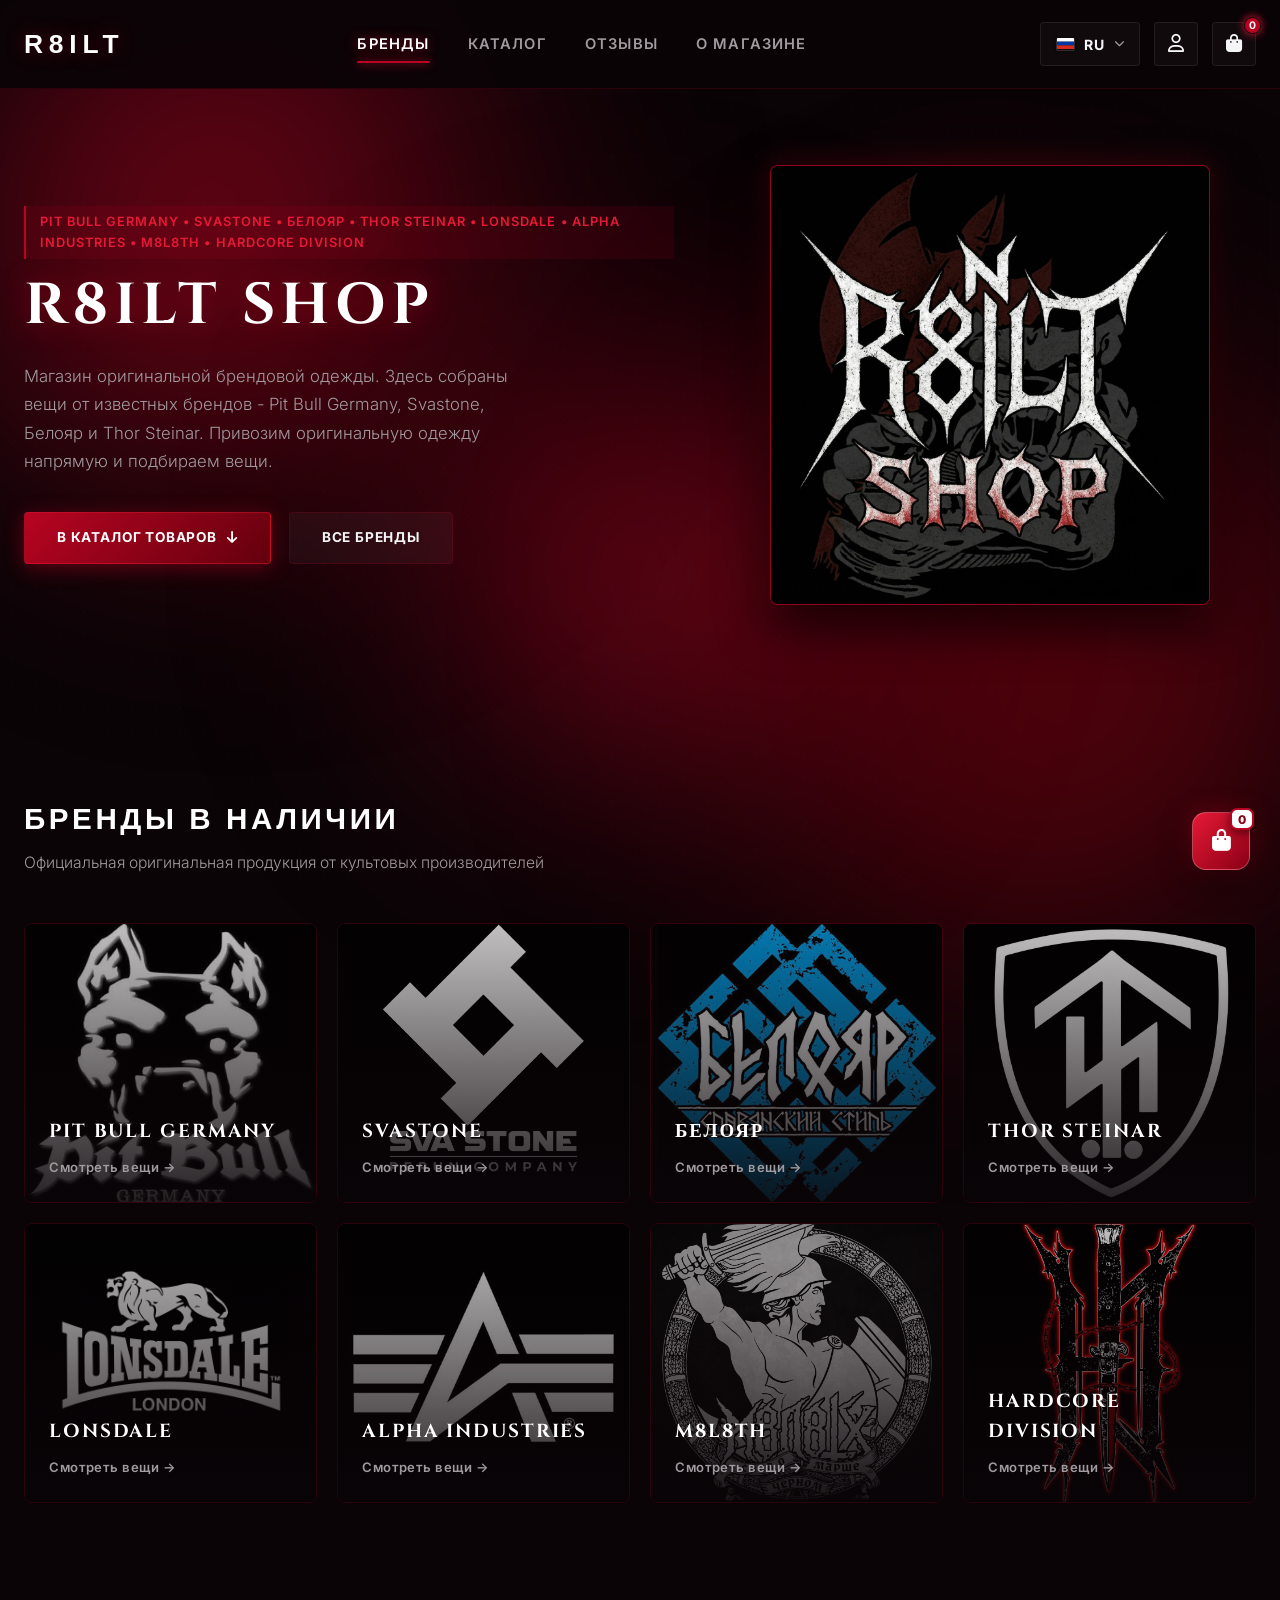
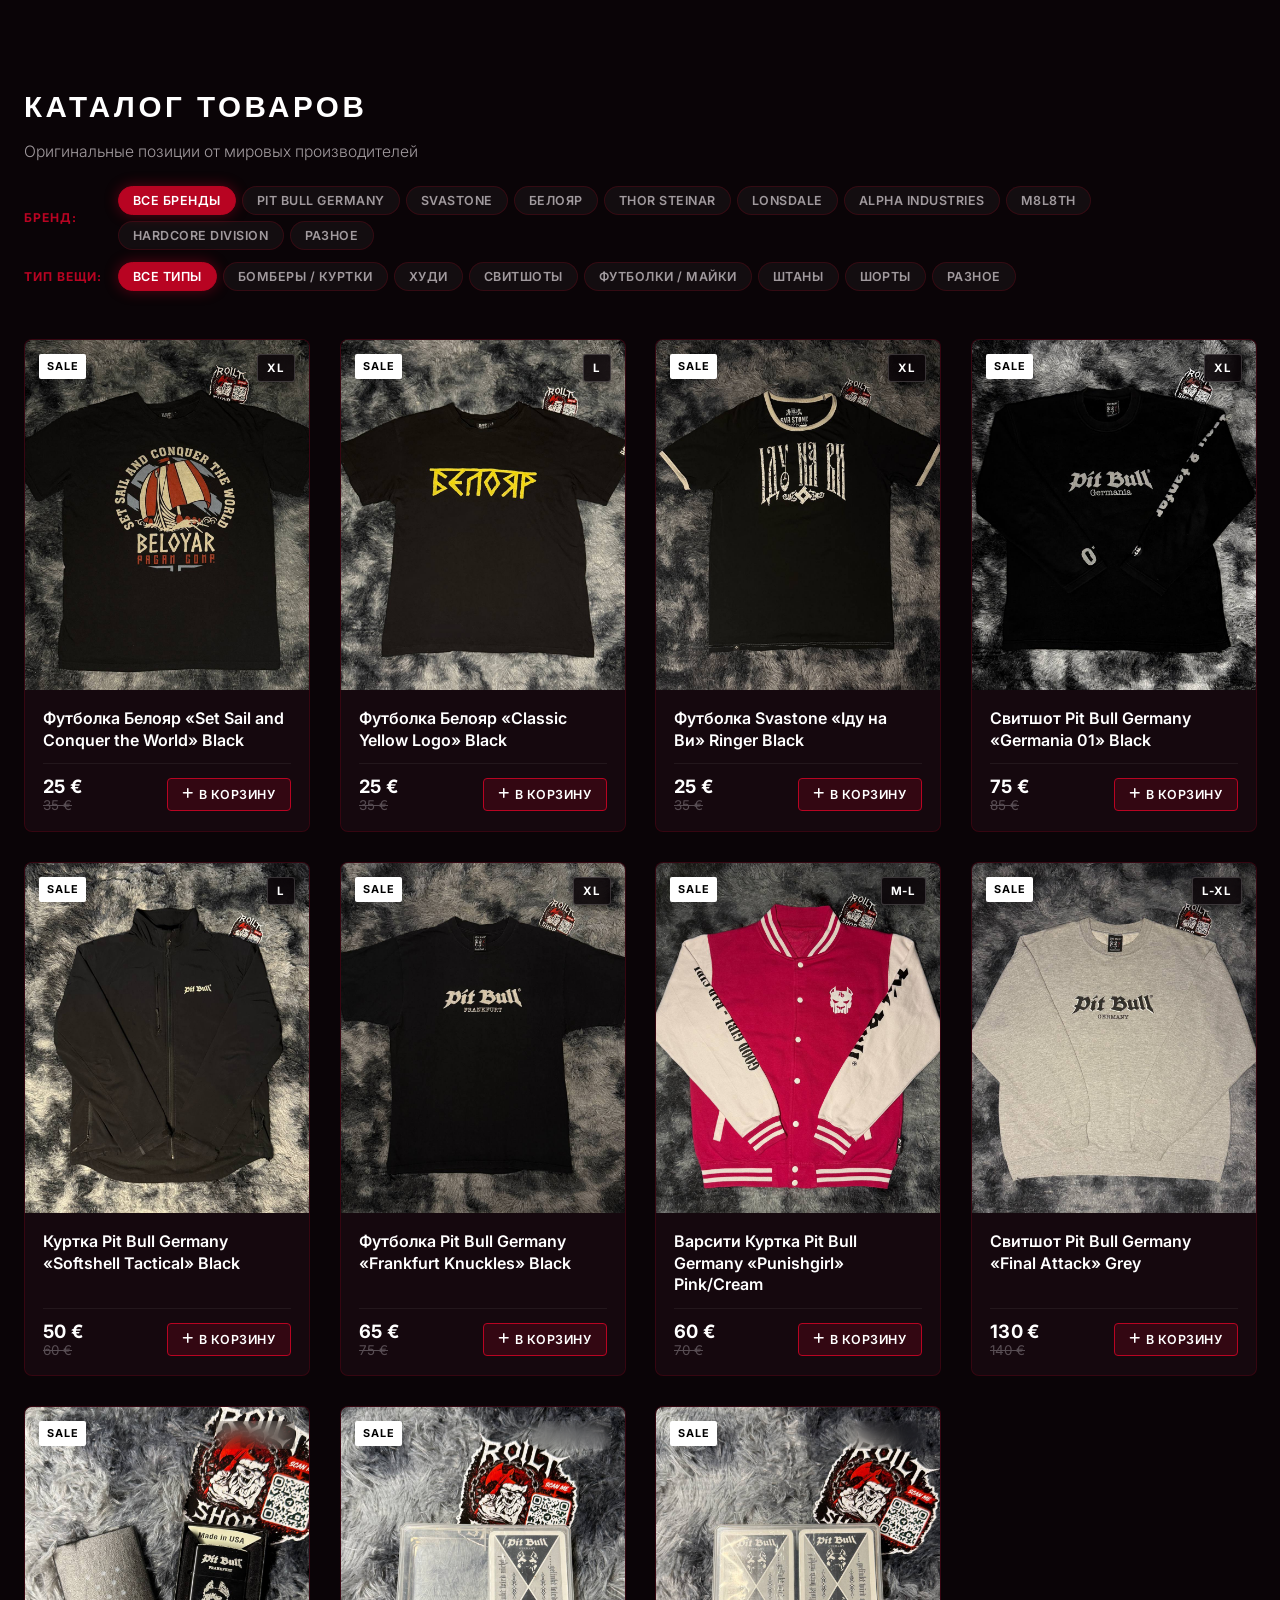
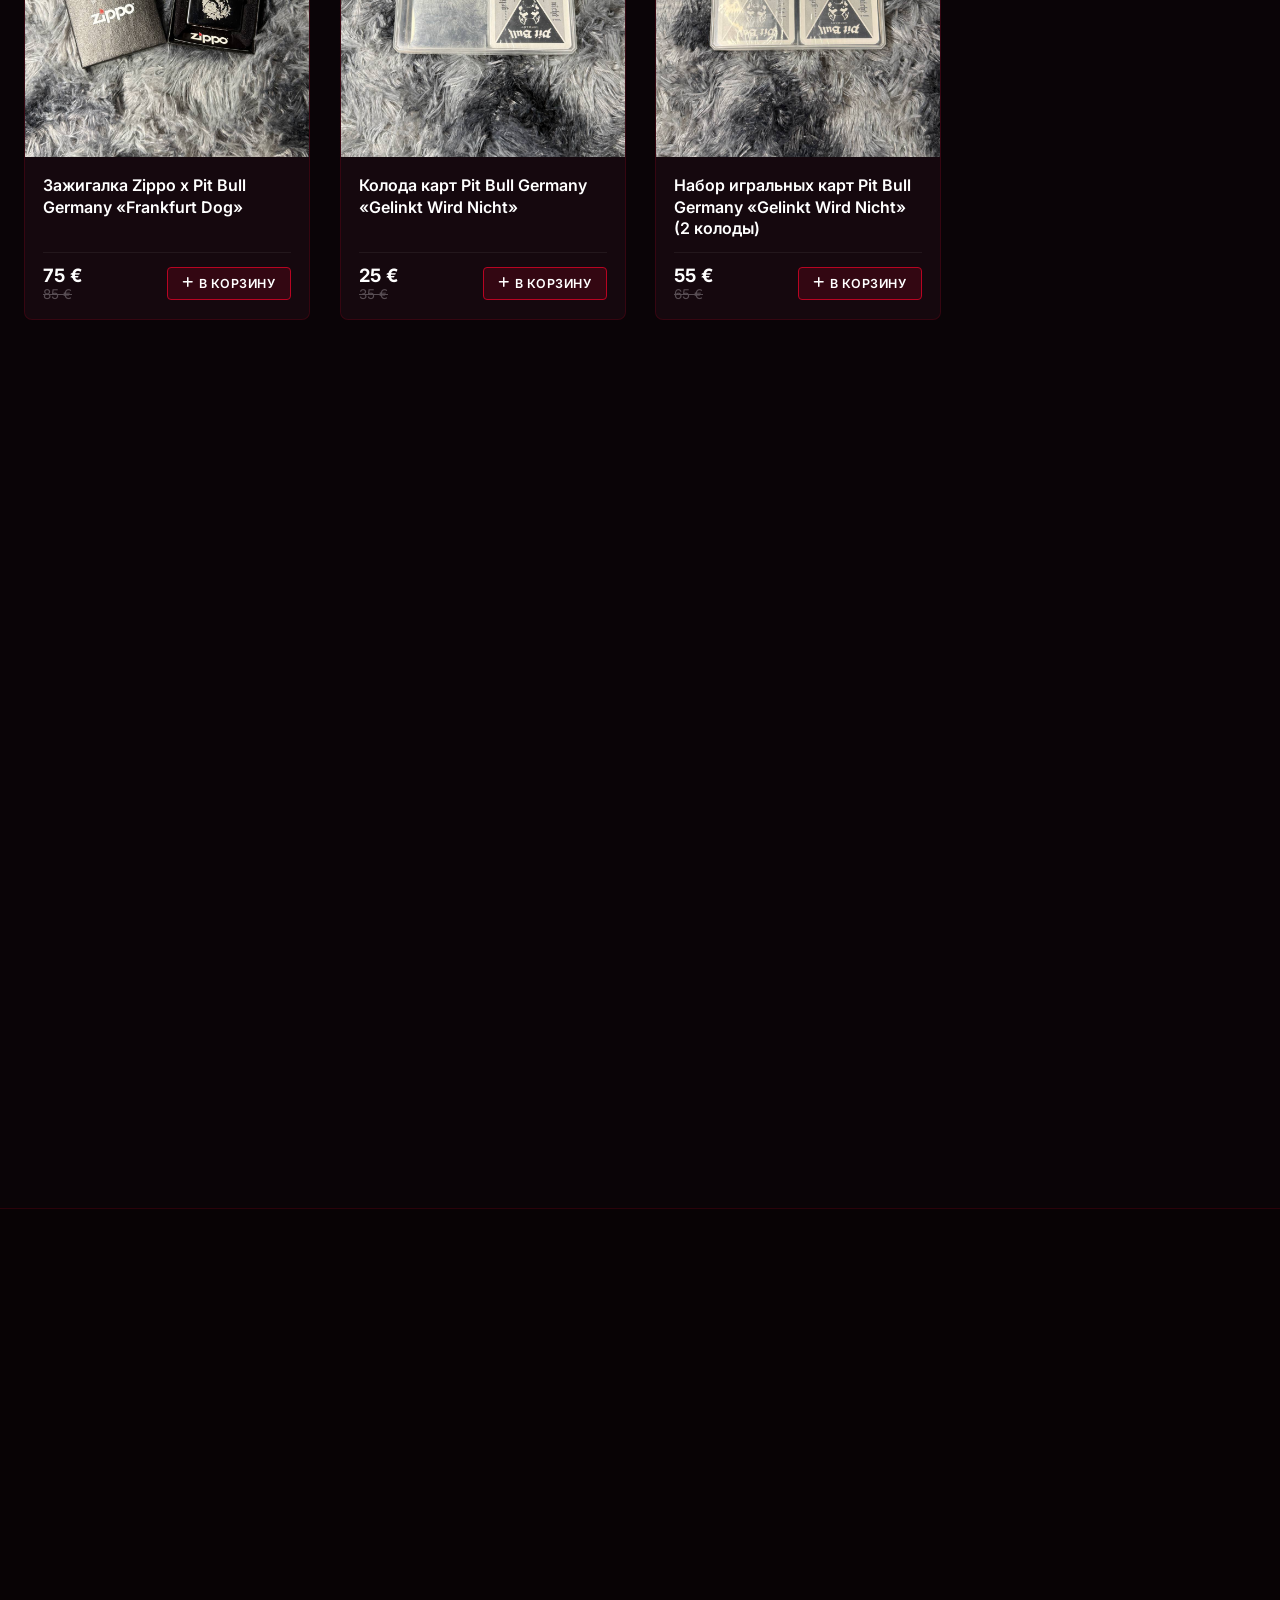
==== commit 817b978a: "Update index.html" ====
--- a/index.html
+++ b/index.html
@@ -22,7 +22,7 @@
   <!-- Supabase JS Client -->
   <script src="https://cdn.jsdelivr.net/npm/@supabase/supabase-js@2"></script>
 
-  <link rel="stylesheet" href="styles.css?v=114">
+  <link rel="stylesheet" href="styles.css?v=115">
 </head>
 <body>
 
@@ -1007,6 +1007,6 @@
     <span class="floating-cart-badge" id="floatingCartCount">0</span>
   </button>
 
-  <script src="app.js?v=111"></script>
+  <script src="app.js?v=115"></script>
 </body>
 </html>
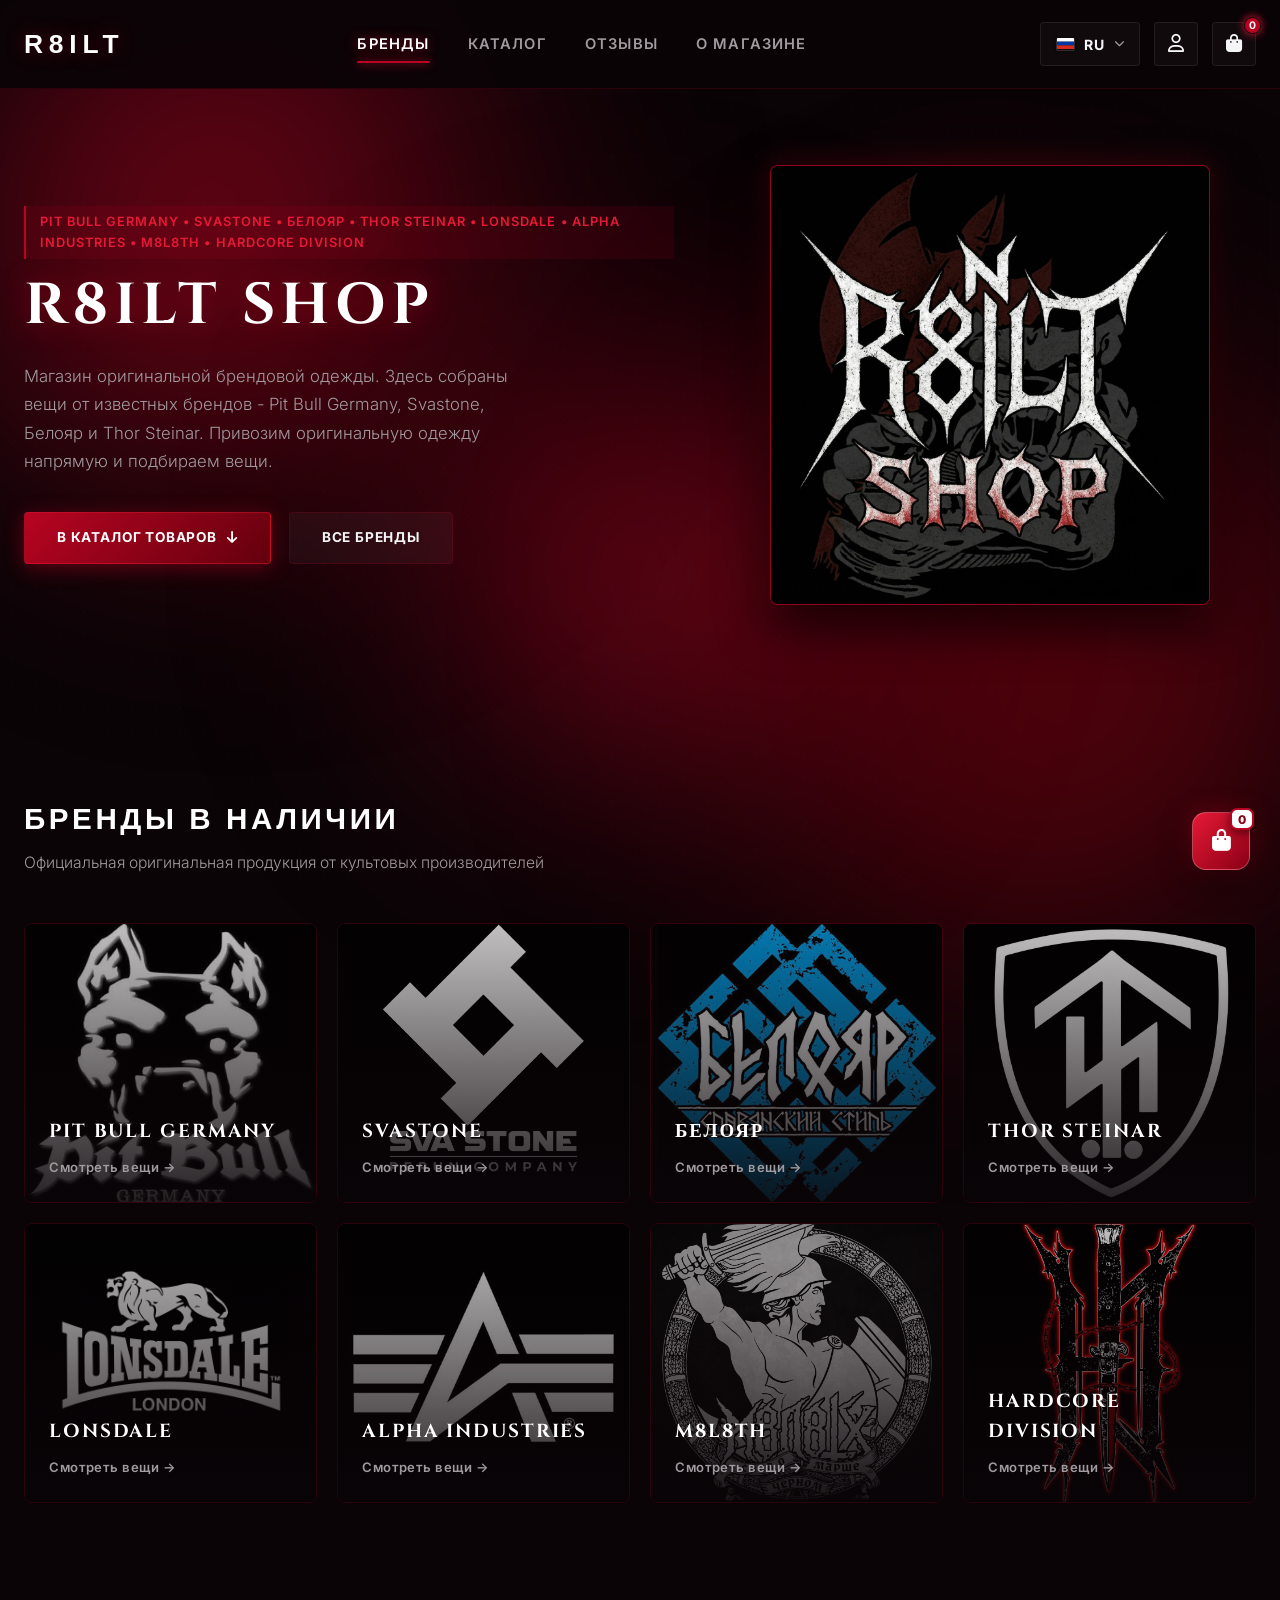
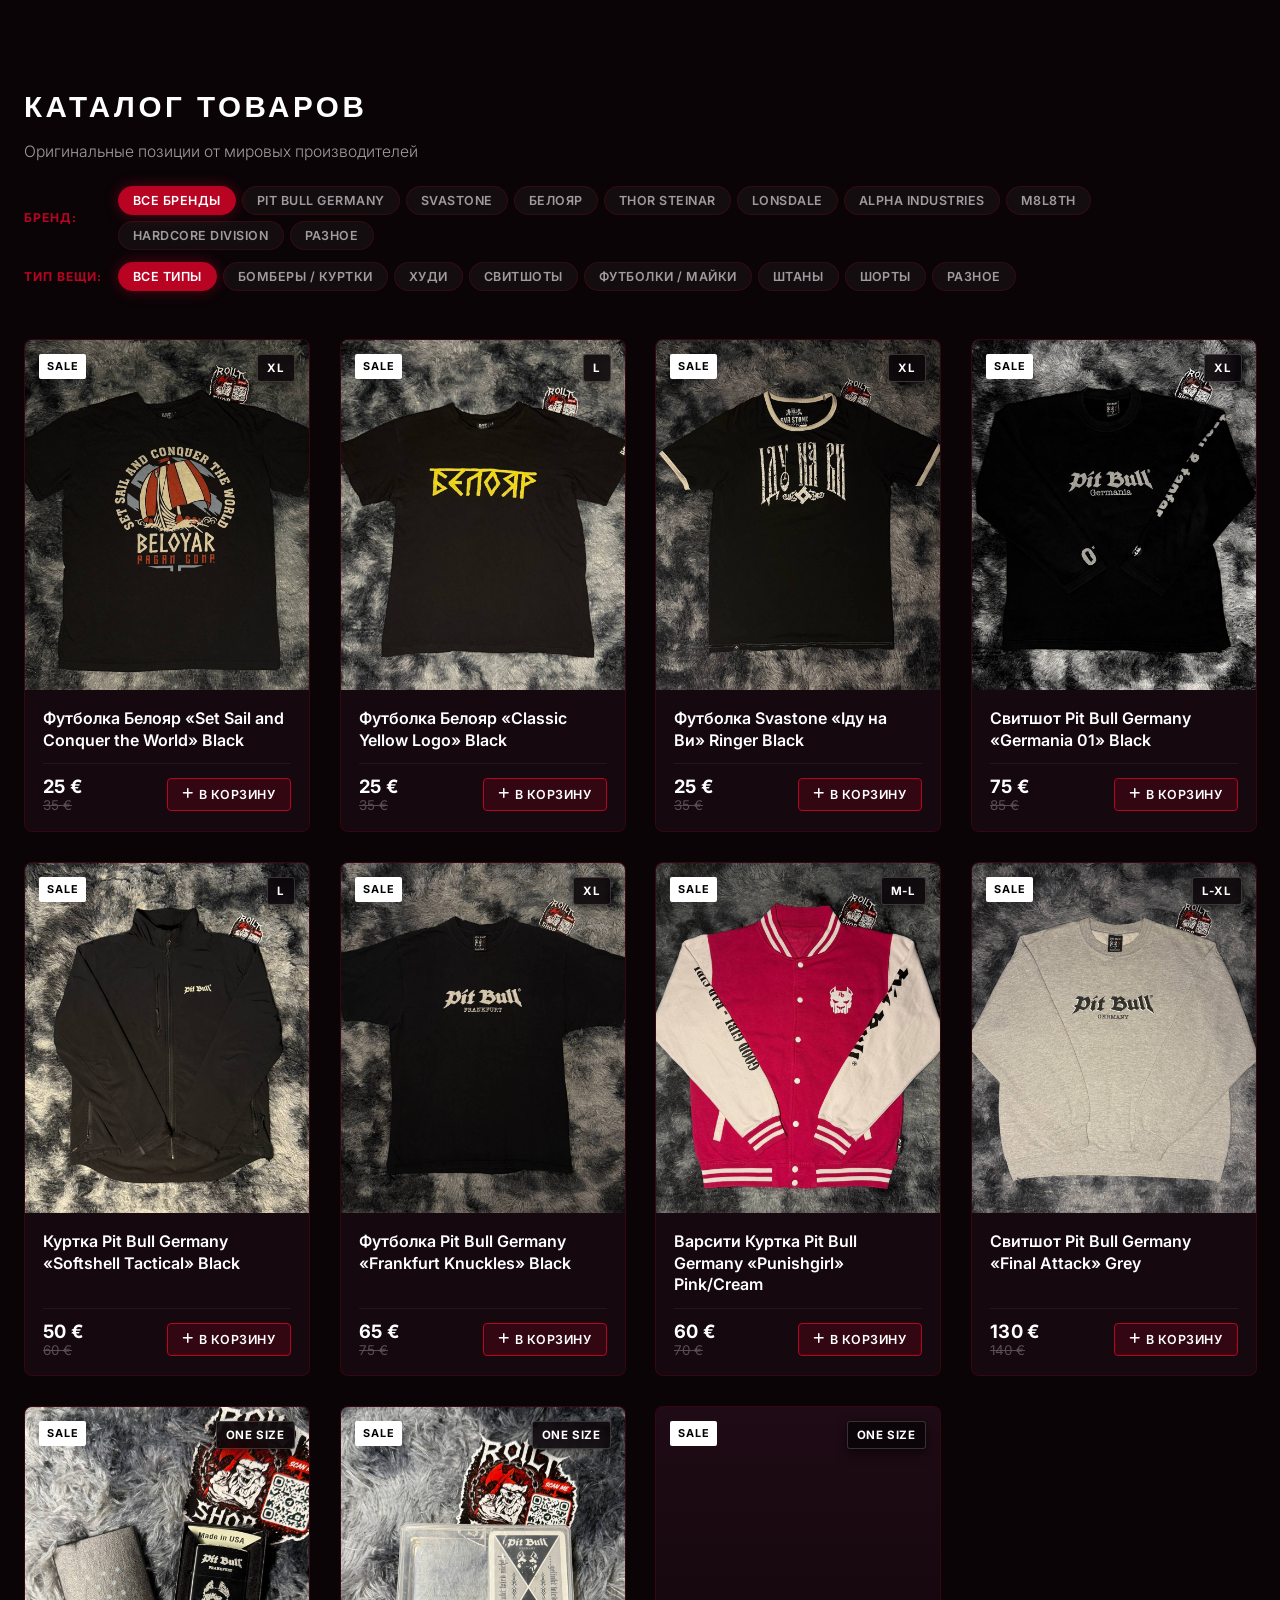
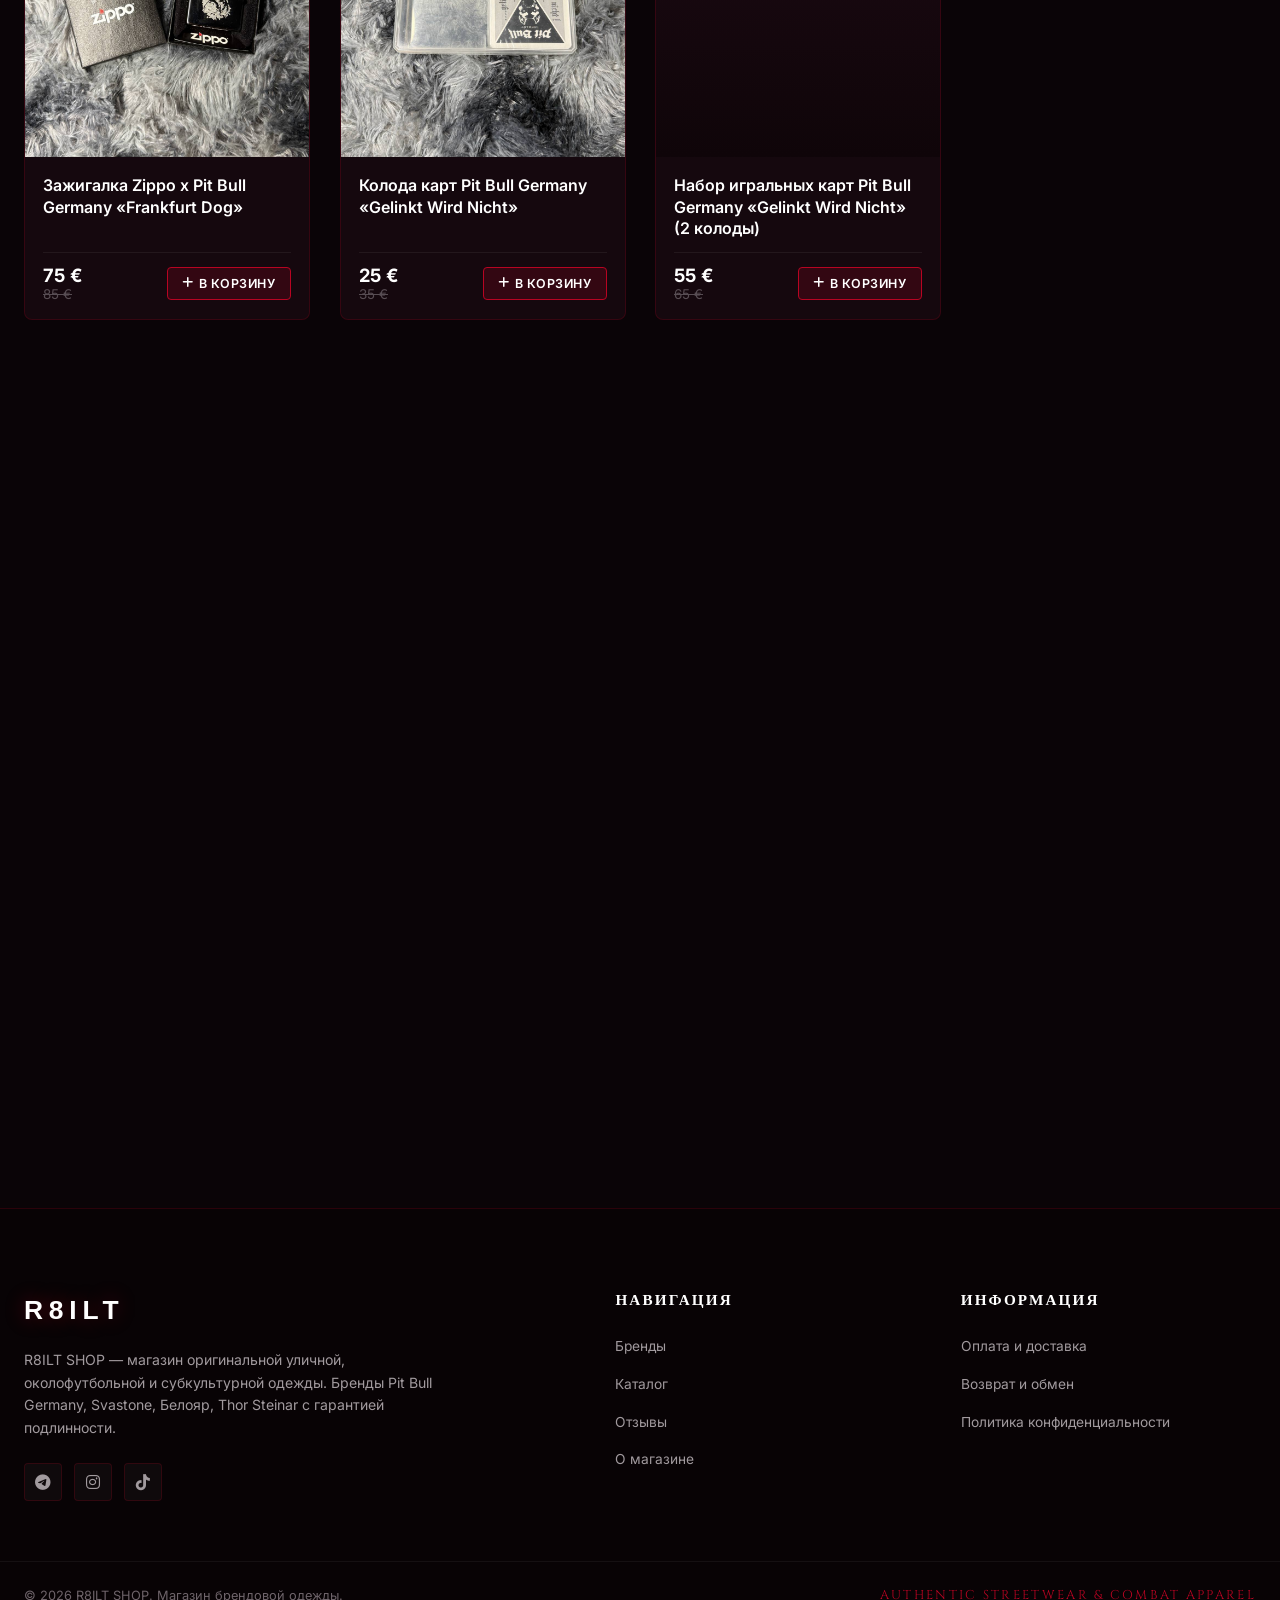
==== commit 9ffbf5d2: "Update index.html" ====
--- a/index.html
+++ b/index.html
@@ -22,7 +22,7 @@
   <!-- Supabase JS Client -->
   <script src="https://cdn.jsdelivr.net/npm/@supabase/supabase-js@2"></script>
 
-  <link rel="stylesheet" href="styles.css?v=115">
+  <link rel="stylesheet" href="styles.css?v=116">
 </head>
 <body>
 
--- a/styles.css
+++ b/styles.css
@@ -65,14 +65,10 @@
   -webkit-font-smoothing: antialiased;
 }
 
-/* Full Background Scroll Lock when any Modal / Drawer is Open */
+/* Modal / Drawer scroll locking */
 body.modal-open,
 body.cart-open,
-body.lightbox-open,
-html.modal-open,
-html:has(body.modal-open),
-html:has(body.cart-open),
-html:has(body.lightbox-open) {
+body.lightbox-open {
   overflow: hidden !important;
   touch-action: none;
 }
@@ -1045,7 +1041,6 @@
   transition: transform var(--transition-smooth), border-color var(--transition-smooth), box-shadow var(--transition-smooth);
   position: relative;
   cursor: pointer;
-  contain: paint;
   will-change: transform;
 }
 
@@ -1628,8 +1623,6 @@
   padding: 80px 0 0;
   background: #080305;
   border-top: 1px solid var(--border-subtle);
-  content-visibility: auto;
-  contain-intrinsic-size: 400px;
 }
 
 .footer-container {
@@ -1763,12 +1756,13 @@
   position: fixed;
   inset: 0;
   background: rgba(0, 0, 0, 0.75);
-  backdrop-filter: blur(6px);
-  -webkit-backdrop-filter: blur(6px);
+  backdrop-filter: blur(4px);
+  -webkit-backdrop-filter: blur(4px);
   z-index: 1000;
   opacity: 0;
   visibility: hidden;
-  transition: all var(--transition-smooth);
+  transition: opacity 0.25s ease, visibility 0.25s ease;
+  will-change: opacity;
 }
 
 .cart-overlay.active {
@@ -1790,8 +1784,10 @@
   background: var(--bg-surface-elevated);
   border-left: 1px solid var(--border-active);
   z-index: 1001;
-  transform: translateX(100%);
-  transition: transform var(--transition-smooth), visibility var(--transition-smooth);
+  transform: translate3d(100%, 0, 0);
+  -webkit-transform: translate3d(100%, 0, 0);
+  transition: transform 0.28s cubic-bezier(0.16, 1, 0.3, 1), visibility 0.28s ease;
+  will-change: transform;
   display: flex;
   flex-direction: column;
   visibility: hidden;
@@ -1801,7 +1797,8 @@
 }
 
 .cart-drawer.active {
-  transform: translateX(0);
+  transform: translate3d(0, 0, 0);
+  -webkit-transform: translate3d(0, 0, 0);
   visibility: visible;
   pointer-events: all;
 }
@@ -2031,16 +2028,17 @@
 .checkout-modal-overlay {
   position: fixed;
   inset: 0;
-  background: rgba(5, 2, 4, 0.85);
-  backdrop-filter: blur(10px);
-  -webkit-backdrop-filter: blur(10px);
+  background: rgba(5, 2, 4, 0.88);
+  backdrop-filter: blur(4px);
+  -webkit-backdrop-filter: blur(4px);
   z-index: 1060;
   display: flex;
   align-items: center;
   justify-content: center;
   opacity: 0;
   visibility: hidden;
-  transition: opacity var(--transition-smooth), visibility var(--transition-smooth);
+  transition: opacity 0.22s ease, visibility 0.22s ease;
+  will-change: opacity;
   padding: 20px;
   overflow-y: auto;
 }
@@ -2060,14 +2058,17 @@
   position: relative;
   display: flex;
   flex-direction: column;
-  box-shadow: 0 25px 80px rgba(0, 0, 0, 0.95), 0 0 45px rgba(184, 4, 34, 0.25);
-  transform: translateY(20px) scale(0.97);
-  transition: transform var(--transition-smooth);
+  box-shadow: 0 25px 80px rgba(0, 0, 0, 0.95), 0 0 35px rgba(184, 4, 34, 0.2);
+  transform: translate3d(0, 16px, 0) scale(0.98);
+  -webkit-transform: translate3d(0, 16px, 0) scale(0.98);
+  transition: transform 0.24s cubic-bezier(0.16, 1, 0.3, 1);
+  will-change: transform;
   overflow: hidden;
 }
 
 .checkout-modal-overlay.active .checkout-modal {
-  transform: translateY(0) scale(1);
+  transform: translate3d(0, 0, 0) scale(1);
+  -webkit-transform: translate3d(0, 0, 0) scale(1);
 }
 
 .checkout-header {
@@ -2851,11 +2852,15 @@
 
 .bank-requisite-panel {
   display: none;
-  animation: fadeInModal 0.22s cubic-bezier(0.16, 1, 0.3, 1) forwards;
+  opacity: 0;
+  transform: translate3d(0, 4px, 0);
+  transition: opacity 0.18s ease, transform 0.18s ease;
 }
 
 .bank-requisite-panel.active {
   display: block;
+  opacity: 1;
+  transform: translate3d(0, 0, 0);
 }
 
 .europe-tag {
@@ -4306,6 +4311,21 @@
   .toast.show {
     transform: translate(-50%, 0);
   }
+
+  /* GPU Optimized Modals for Mobile devices */
+  .checkout-modal-overlay,
+  .cart-overlay,
+  .modal-overlay {
+    backdrop-filter: none !important;
+    -webkit-backdrop-filter: none !important;
+    background: rgba(4, 1, 3, 0.94) !important;
+  }
+
+  .checkout-modal,
+  .payment-modal,
+  .quickview-modal {
+    box-shadow: 0 15px 40px rgba(0, 0, 0, 0.9) !important;
+  }
 }
 
 /* Extra Small Phones (380px and below) */
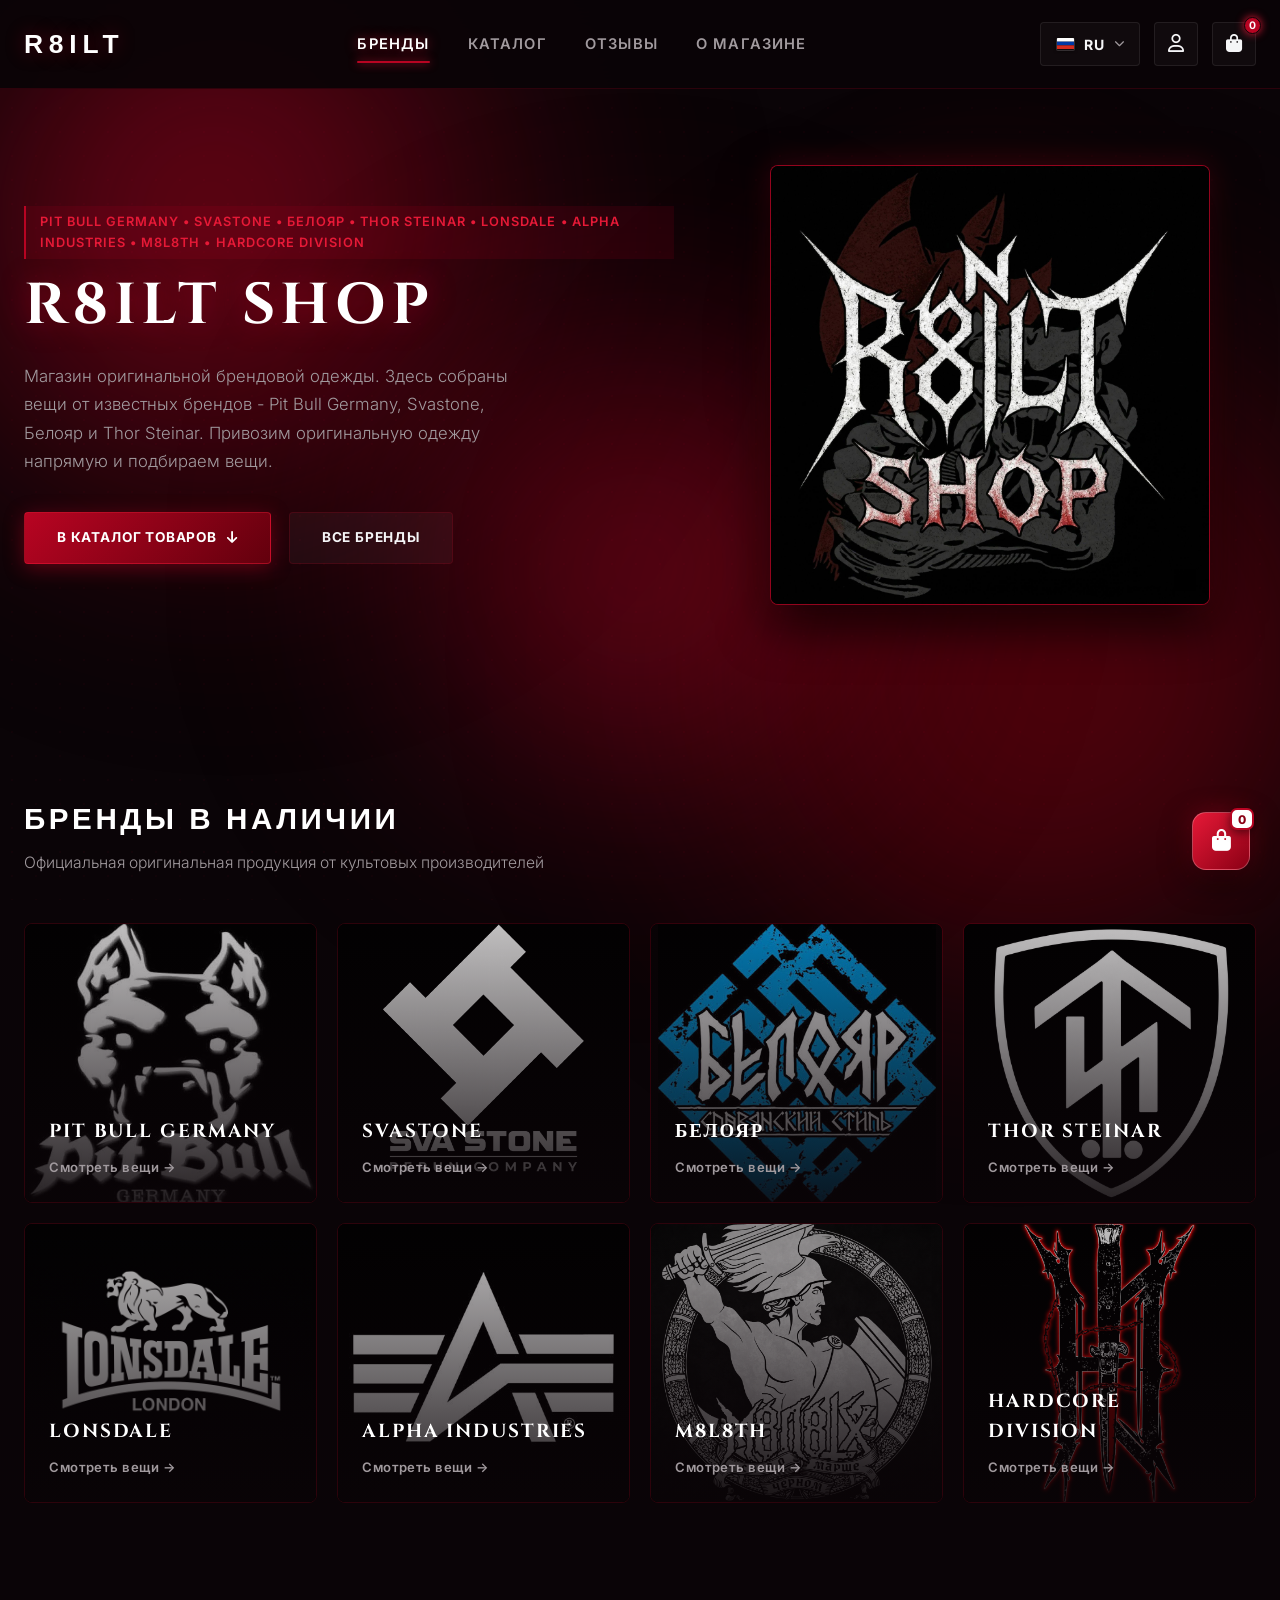
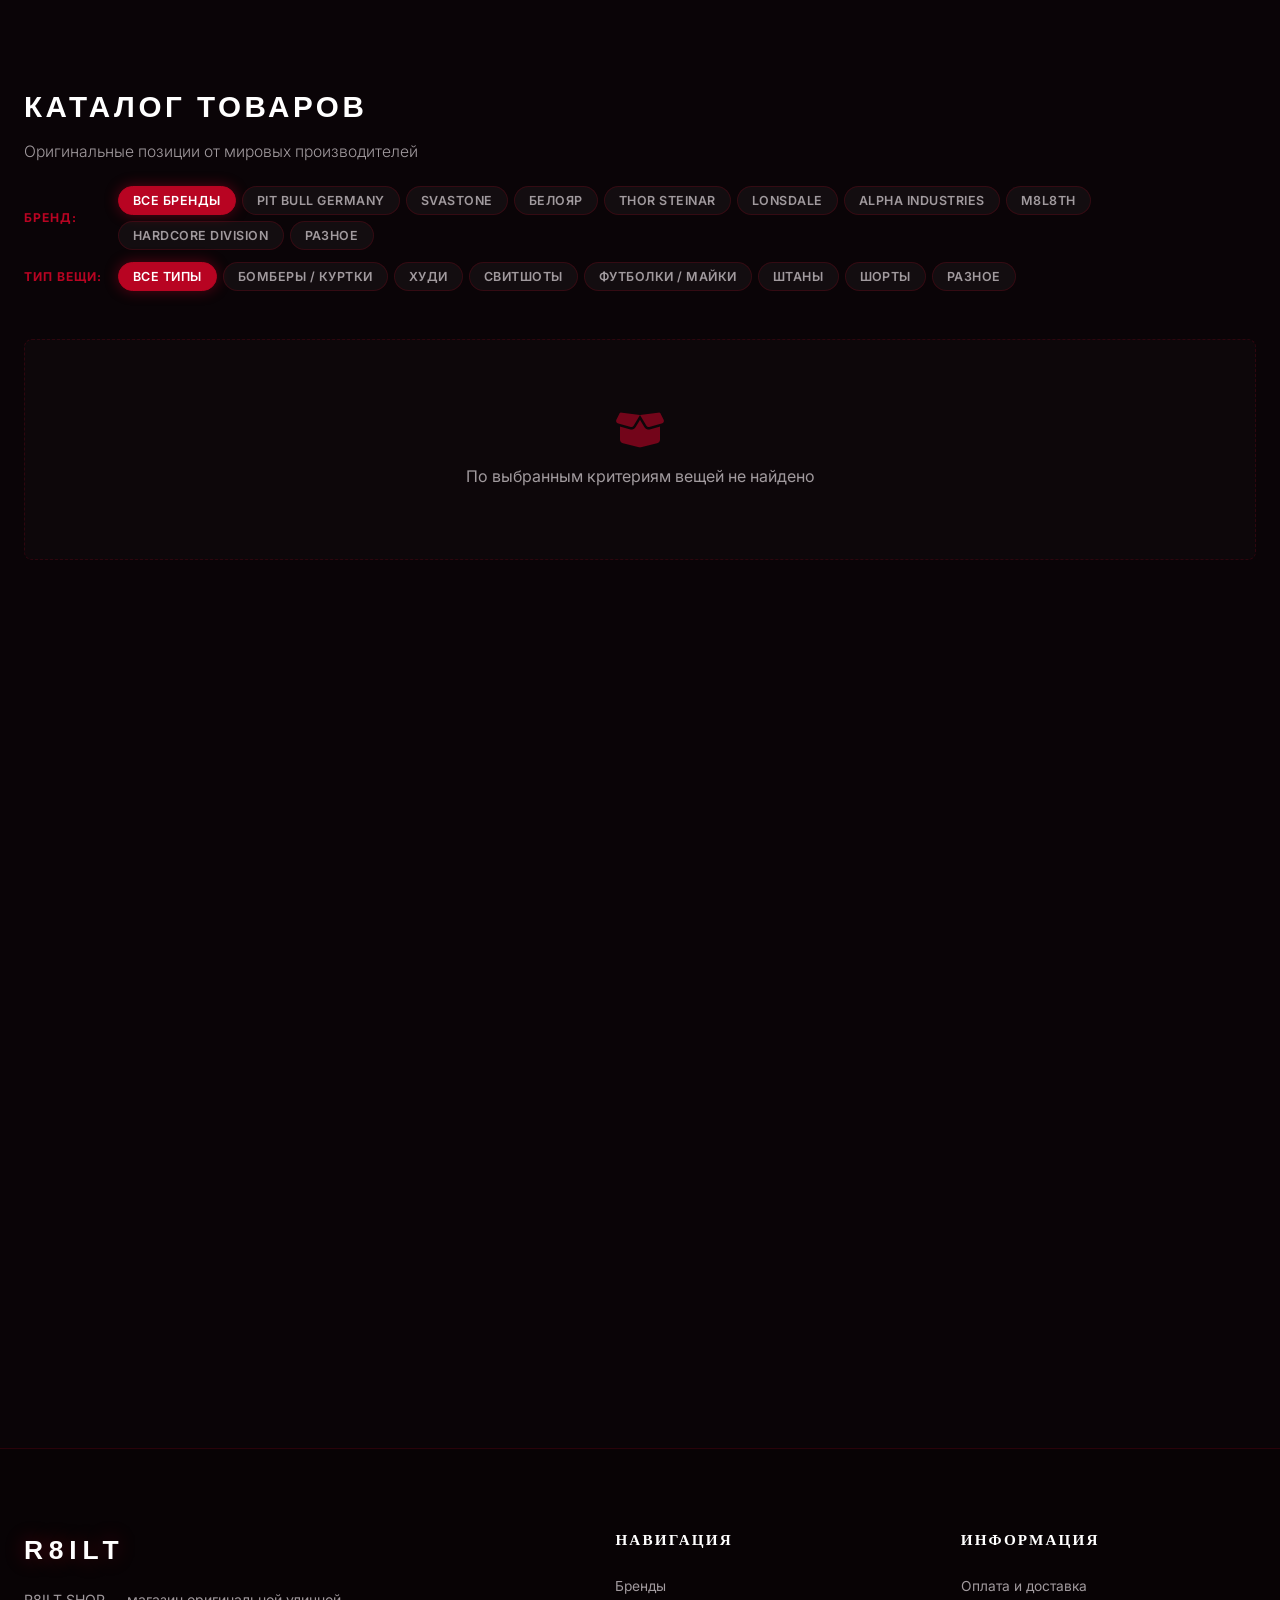
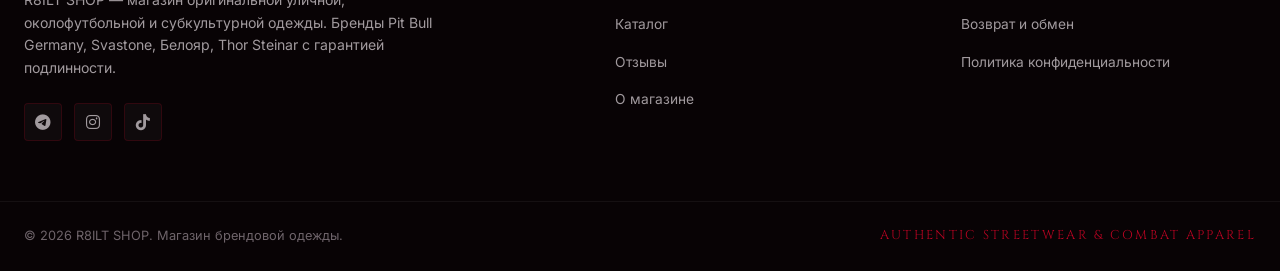
==== commit 7b61adba: "Update index.html" ====
--- a/index.html
+++ b/index.html
@@ -1007,6 +1007,6 @@
     <span class="floating-cart-badge" id="floatingCartCount">0</span>
   </button>
 
-  <script src="app.js?v=115"></script>
+  <script src="app.js?v=116"></script>
 </body>
 </html>
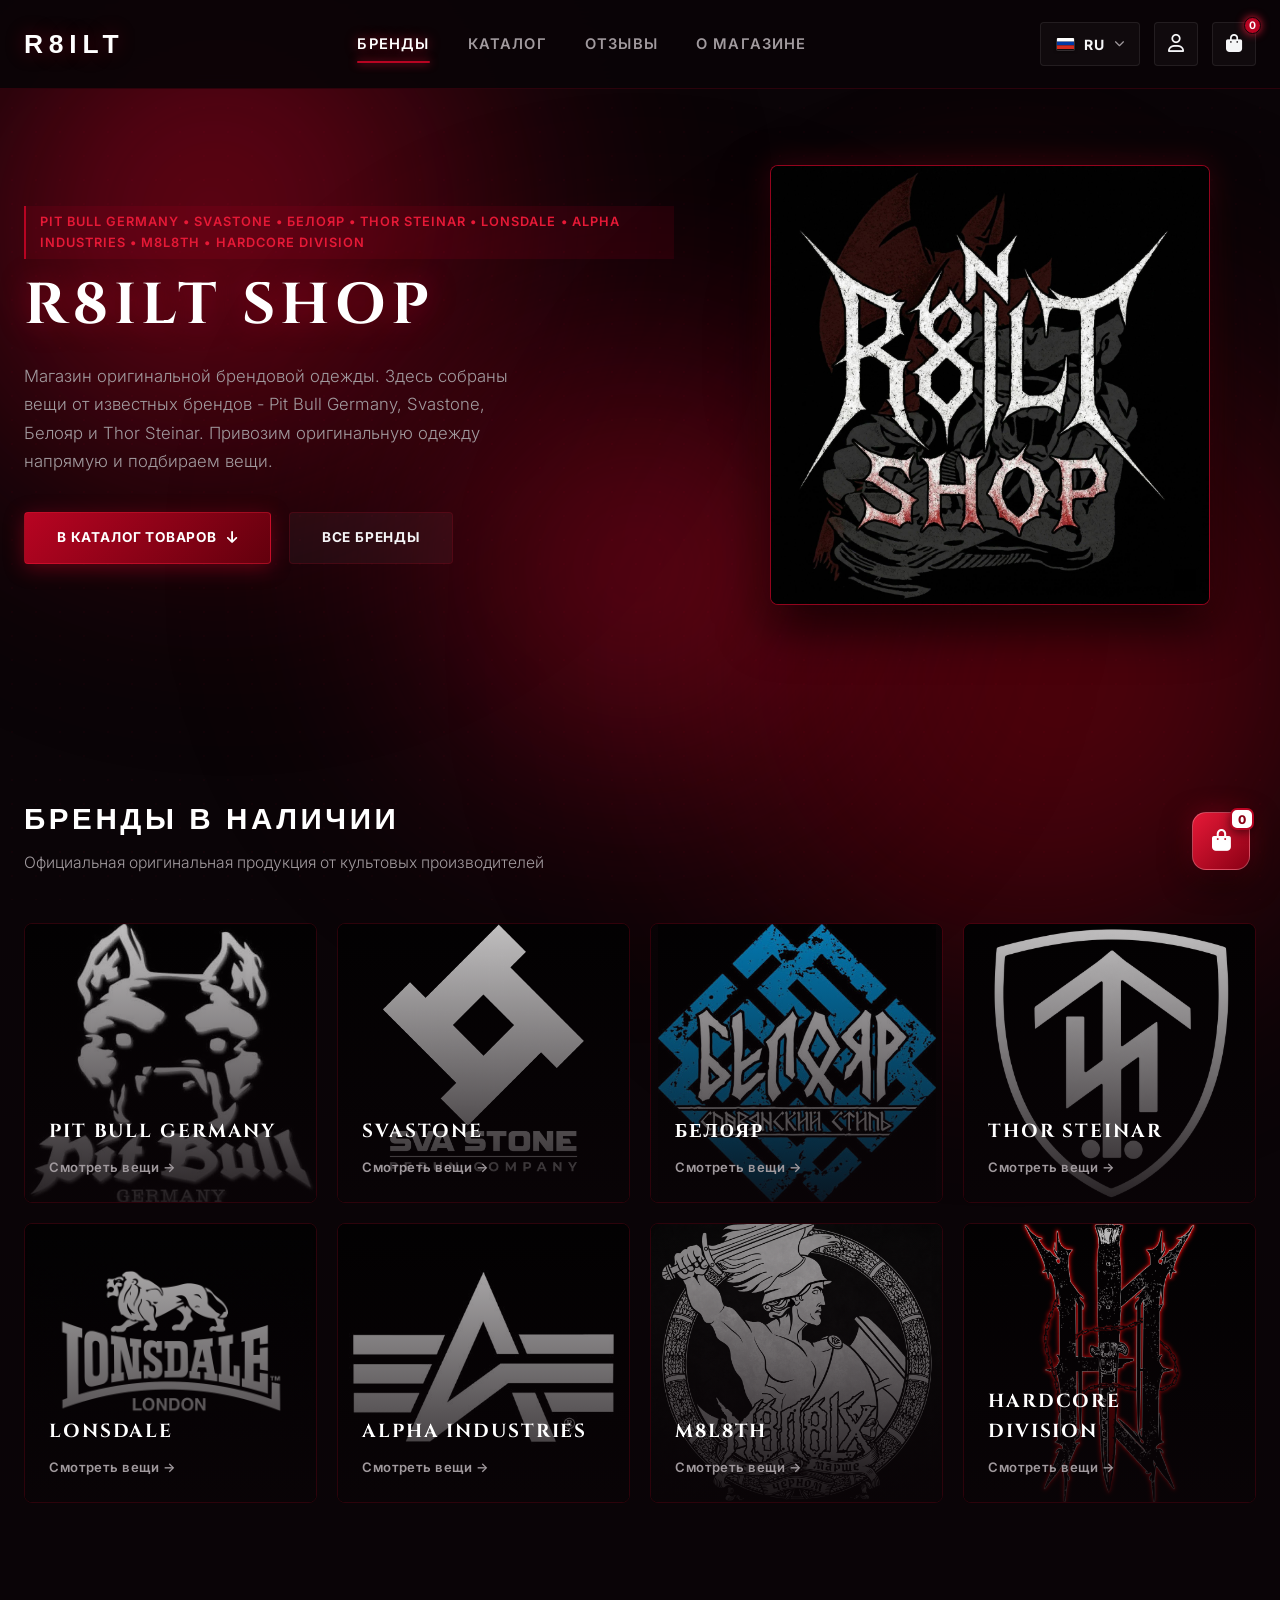
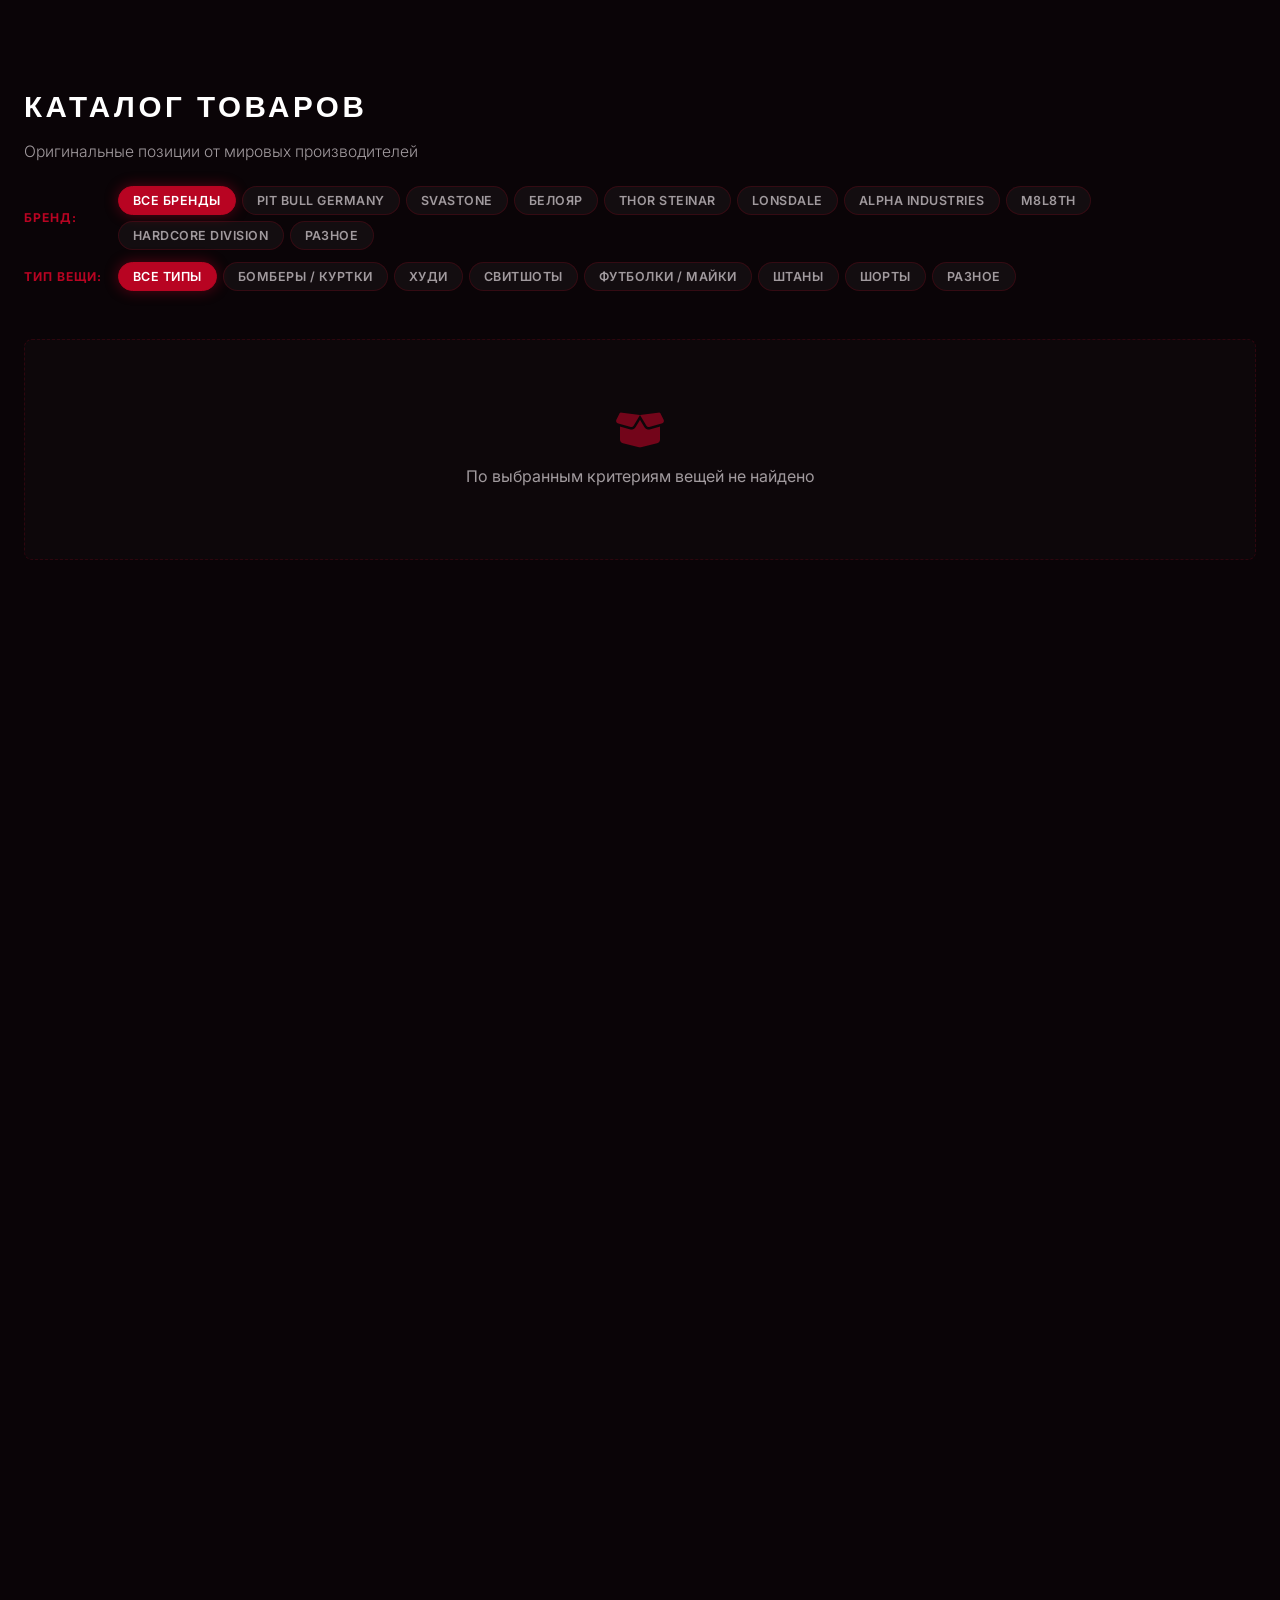
==== commit d51c6c8d: "Update index.html" ====
--- a/index.html
+++ b/index.html
@@ -1007,6 +1007,6 @@
     <span class="floating-cart-badge" id="floatingCartCount">0</span>
   </button>
 
-  <script src="app.js?v=116"></script>
+  <script src="app.js?v=117"></script>
 </body>
 </html>
